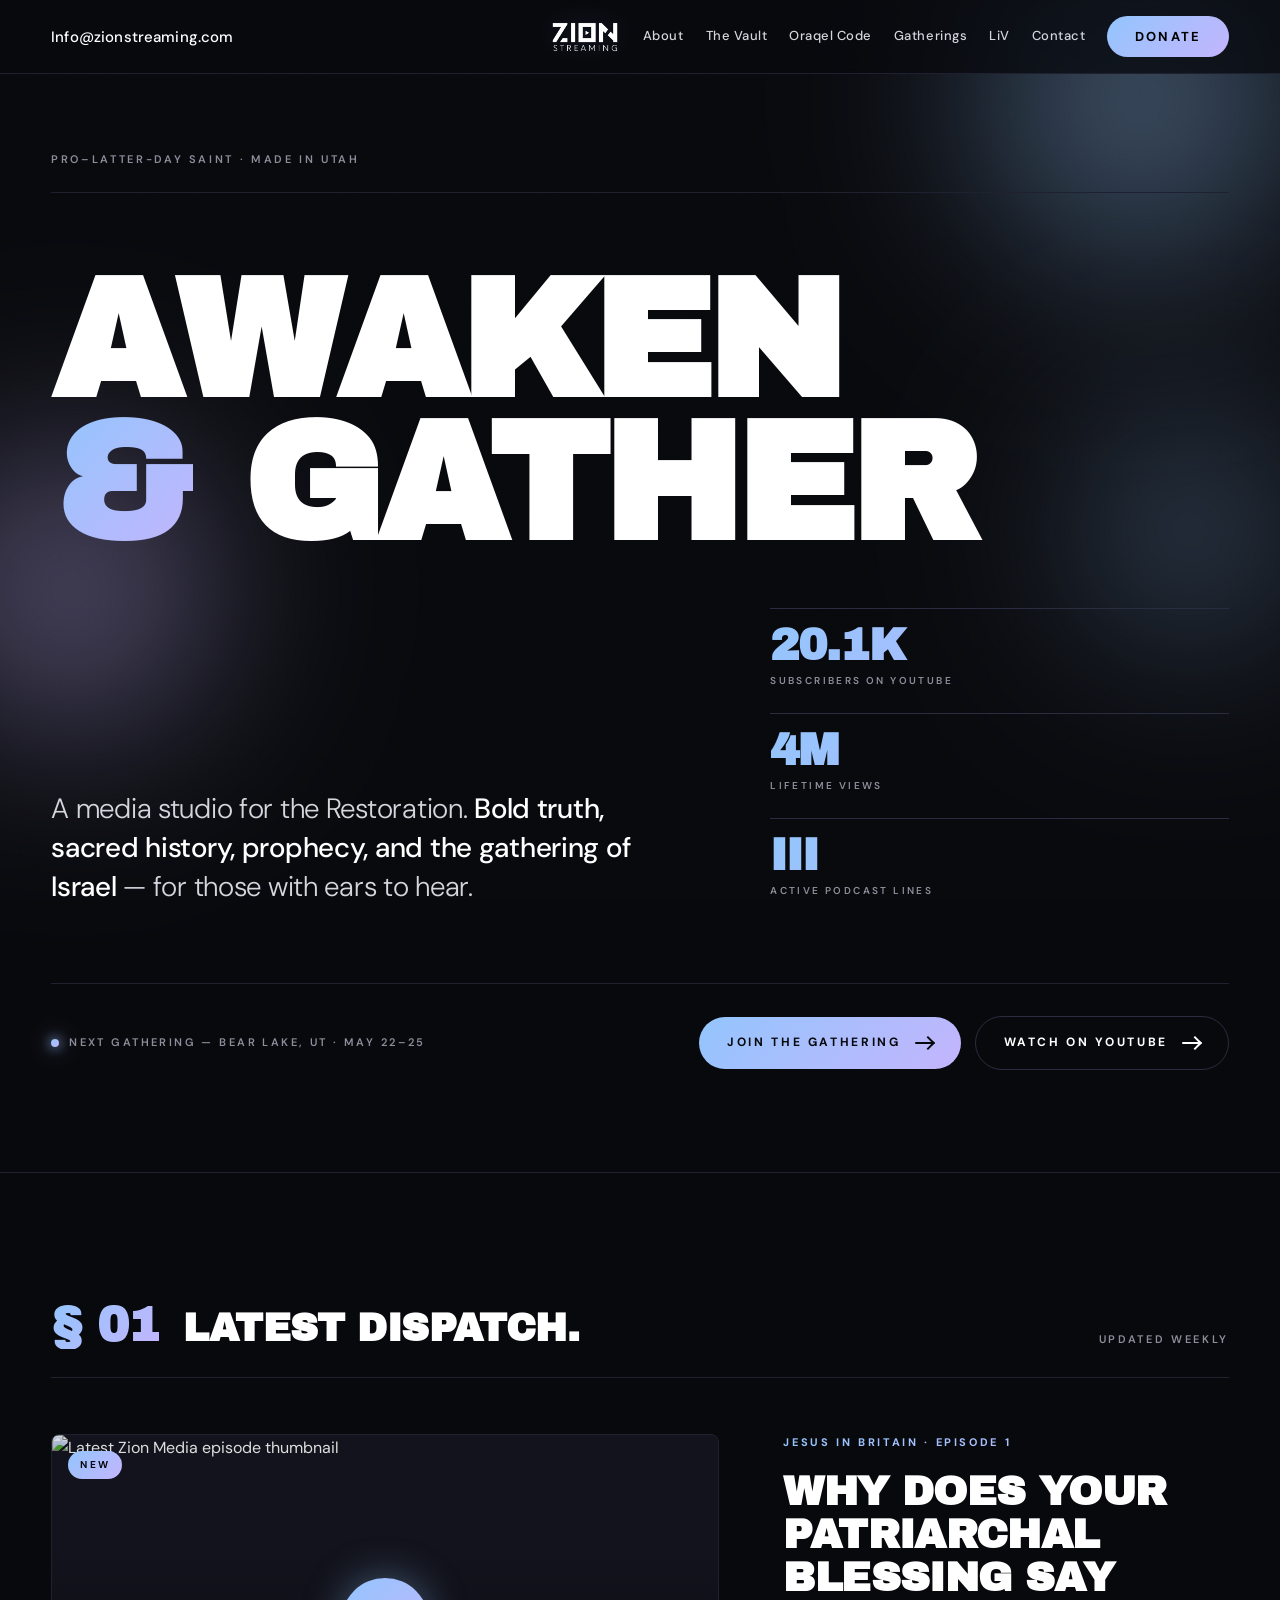
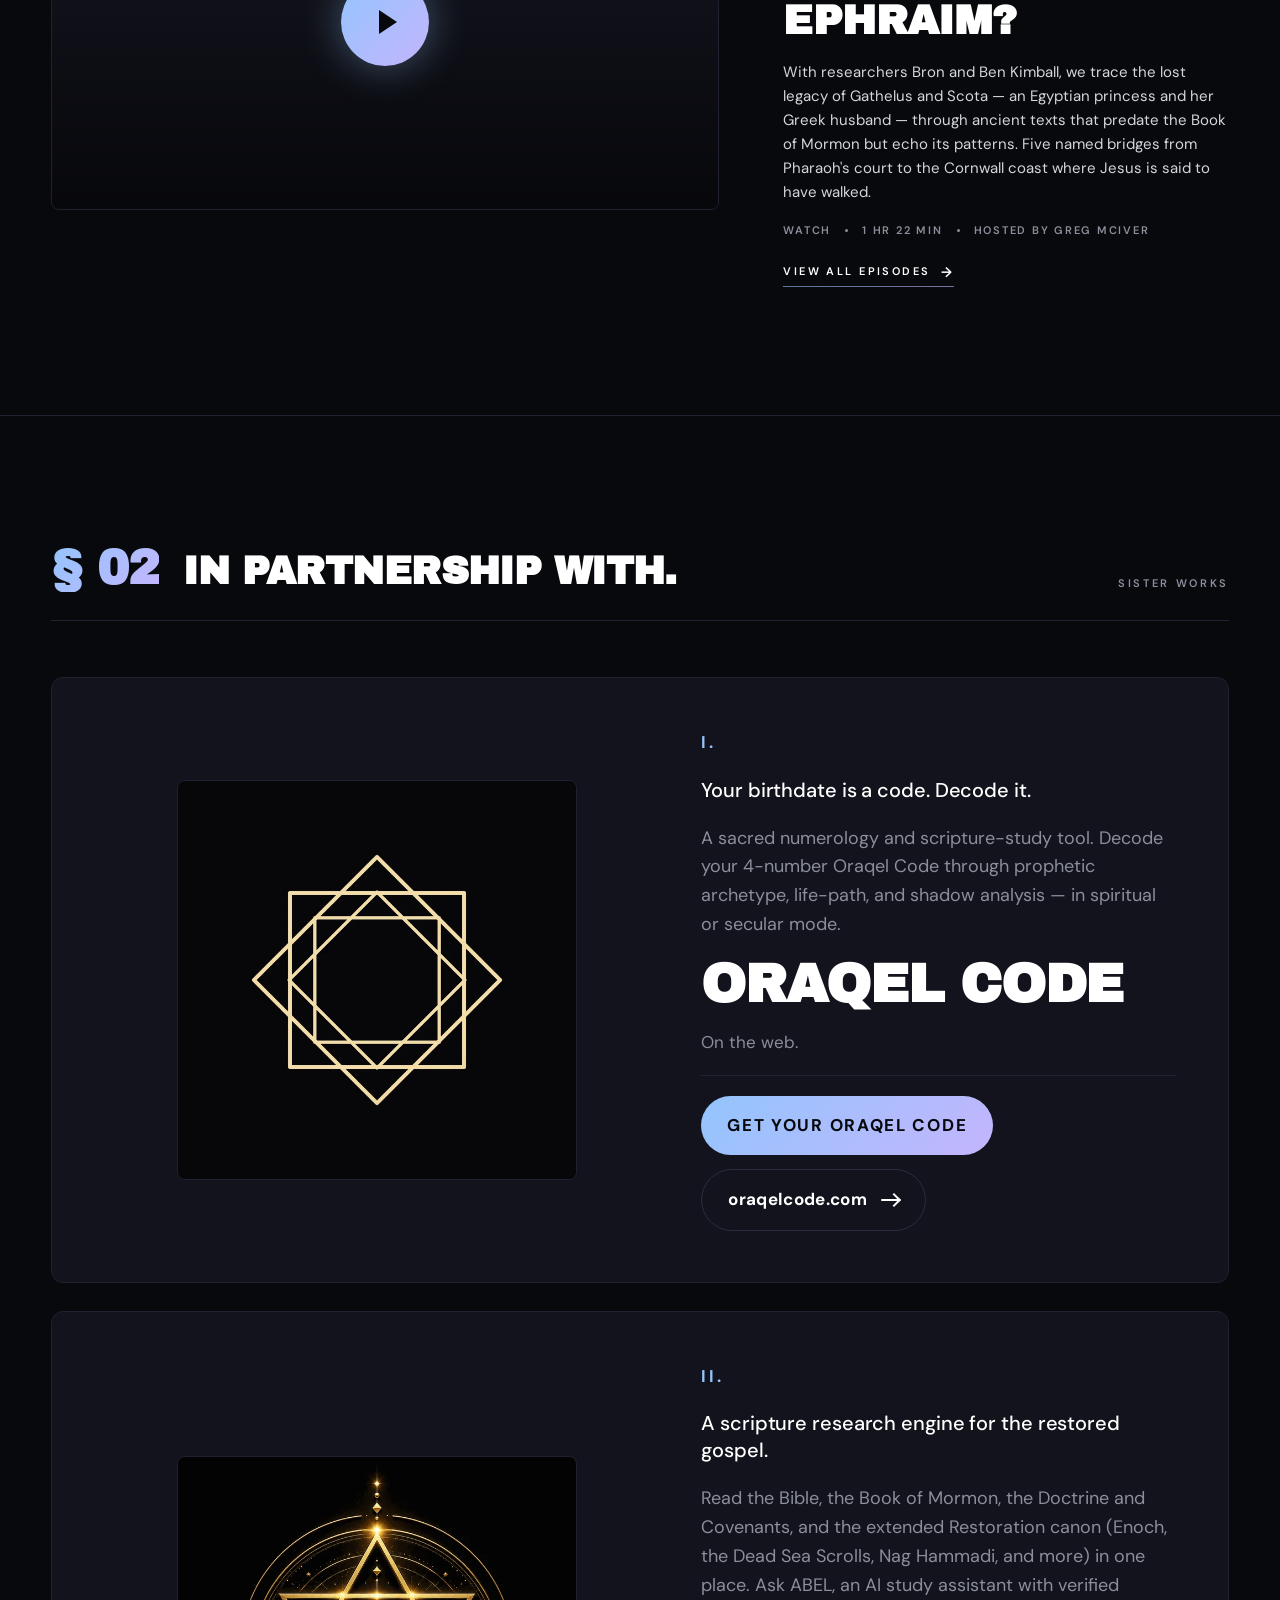
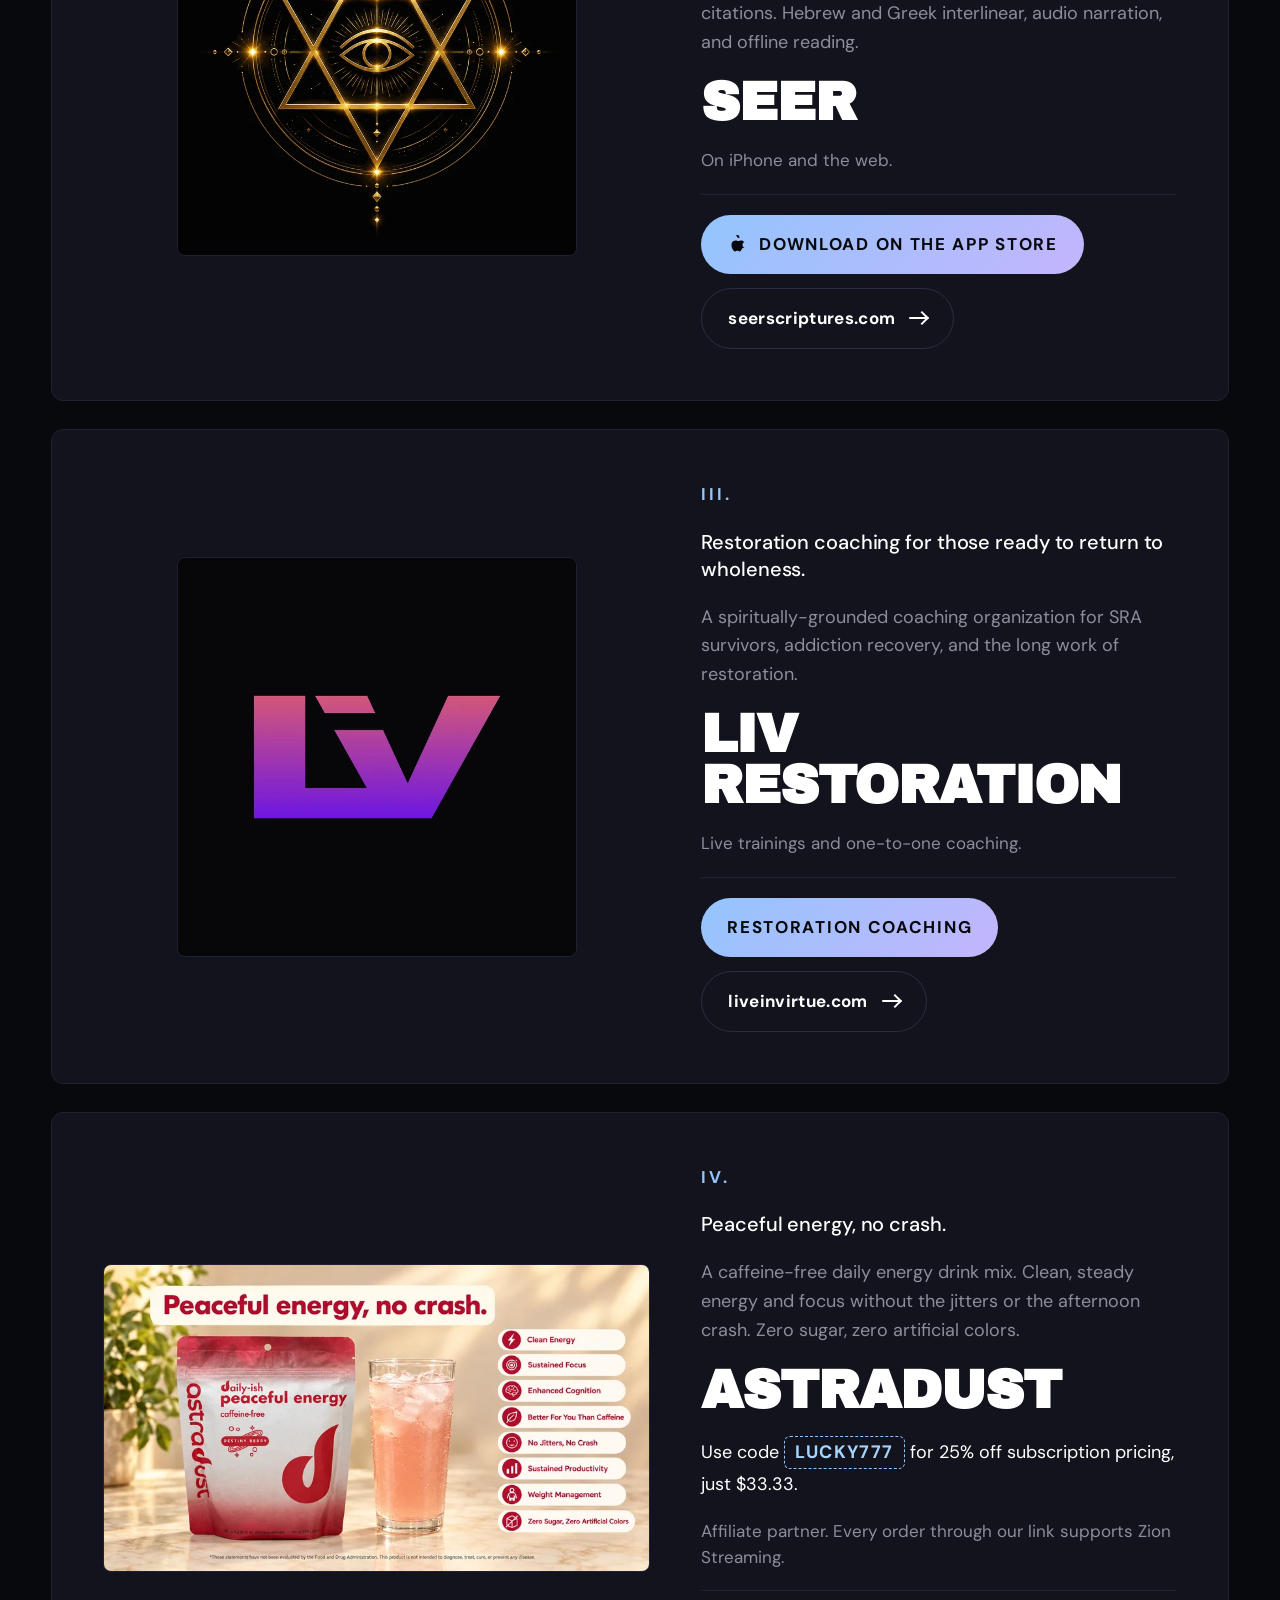
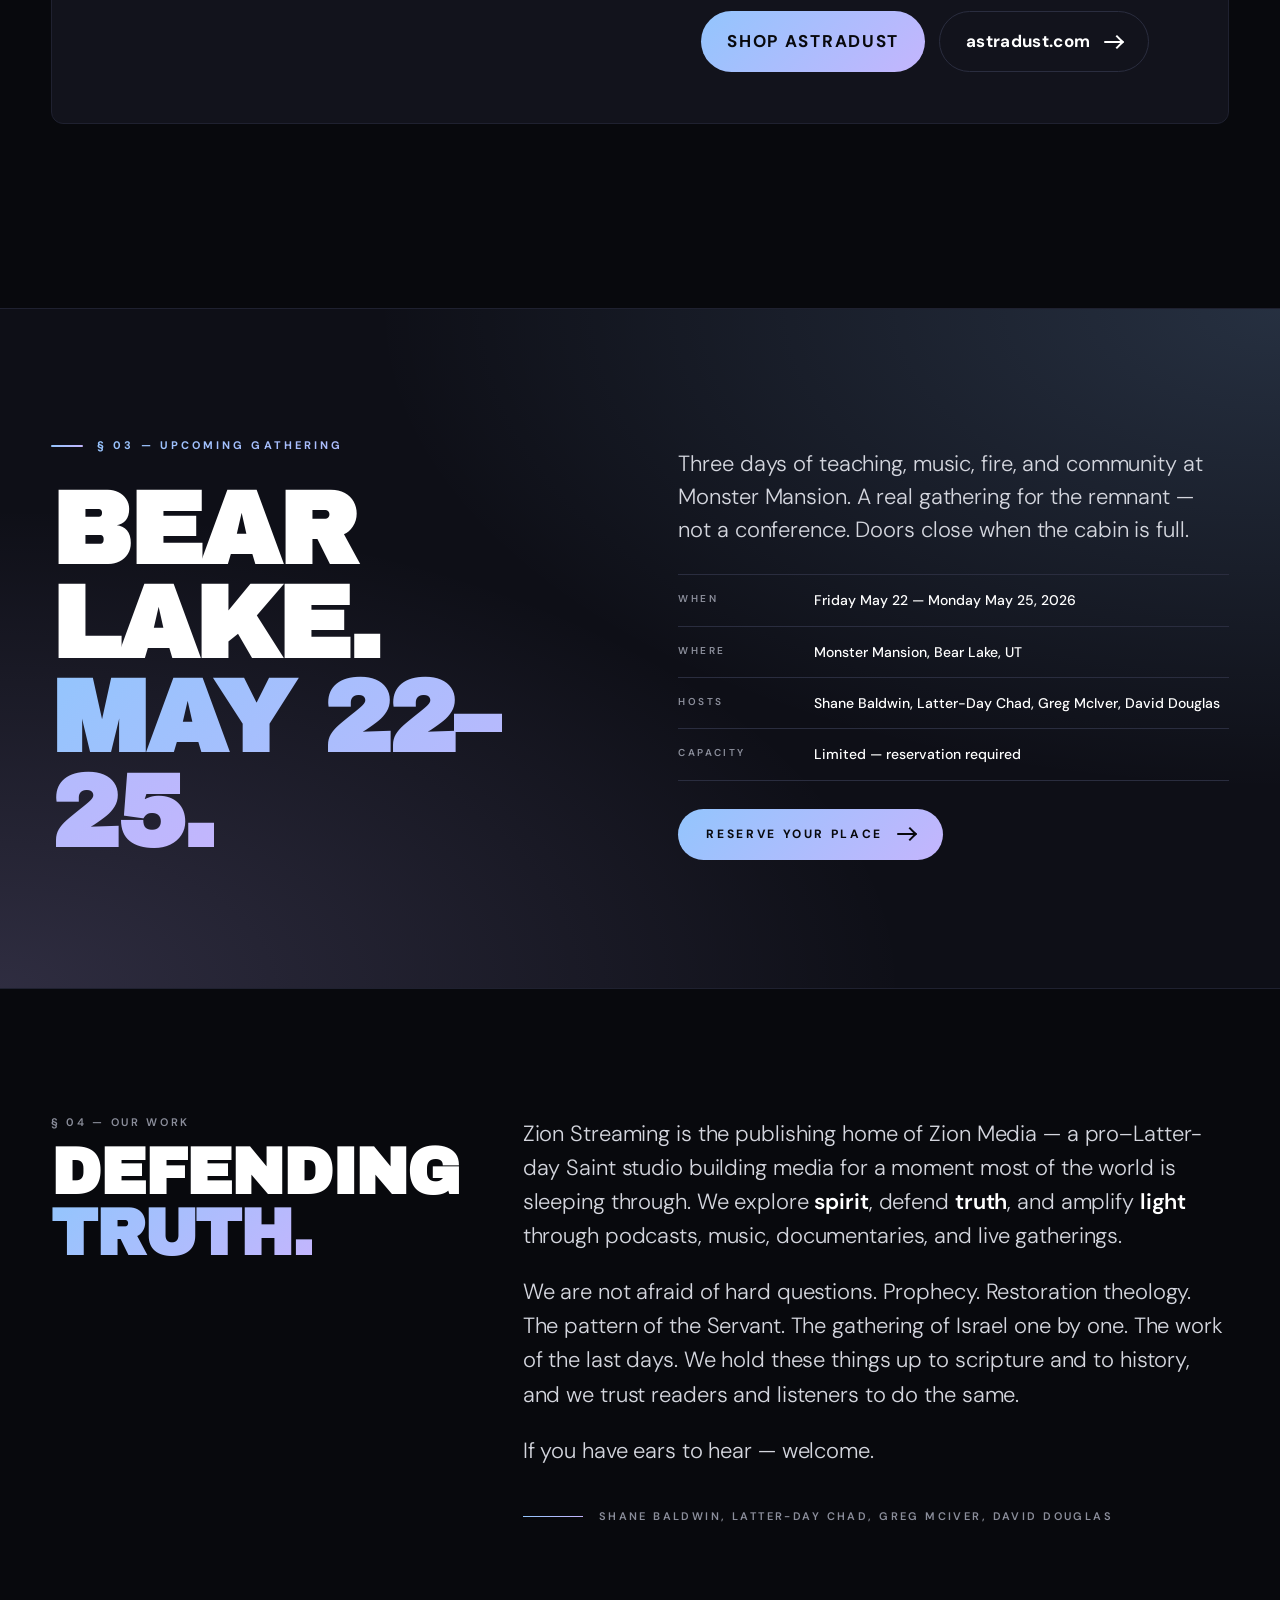
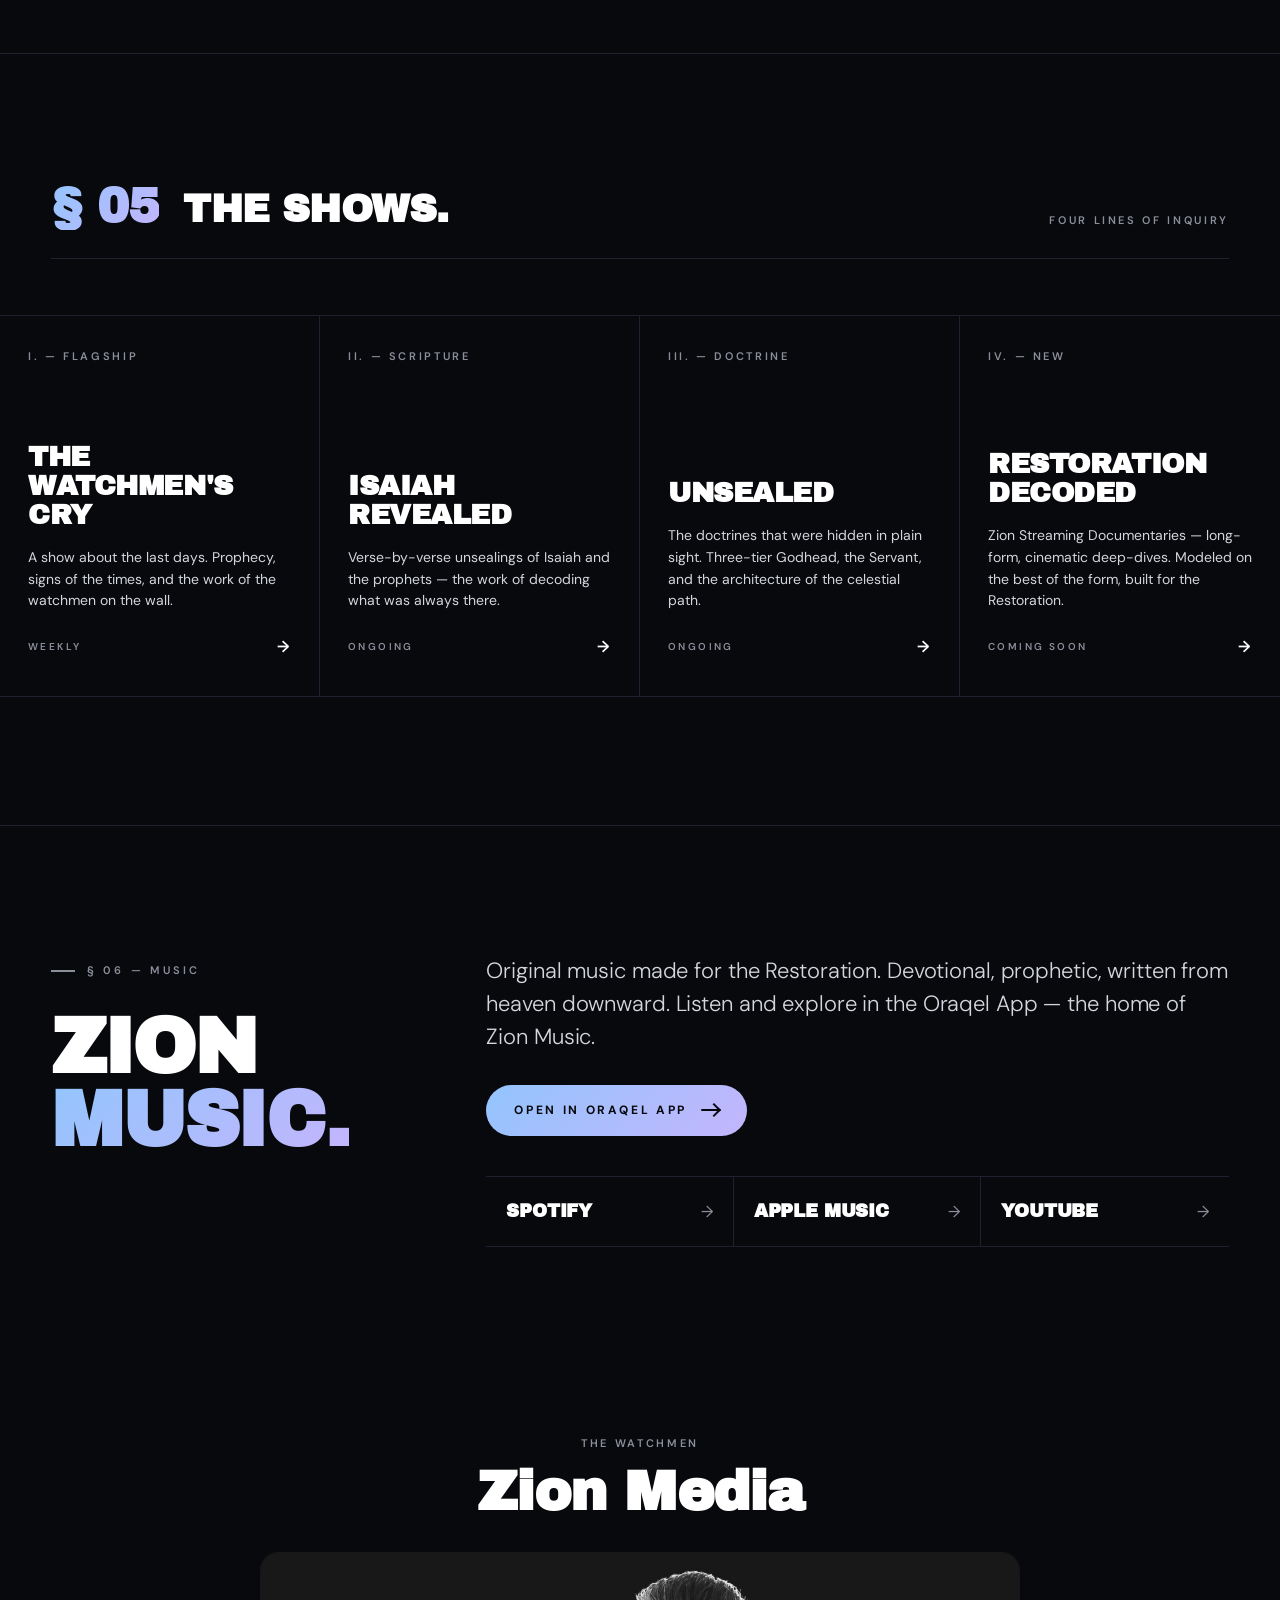
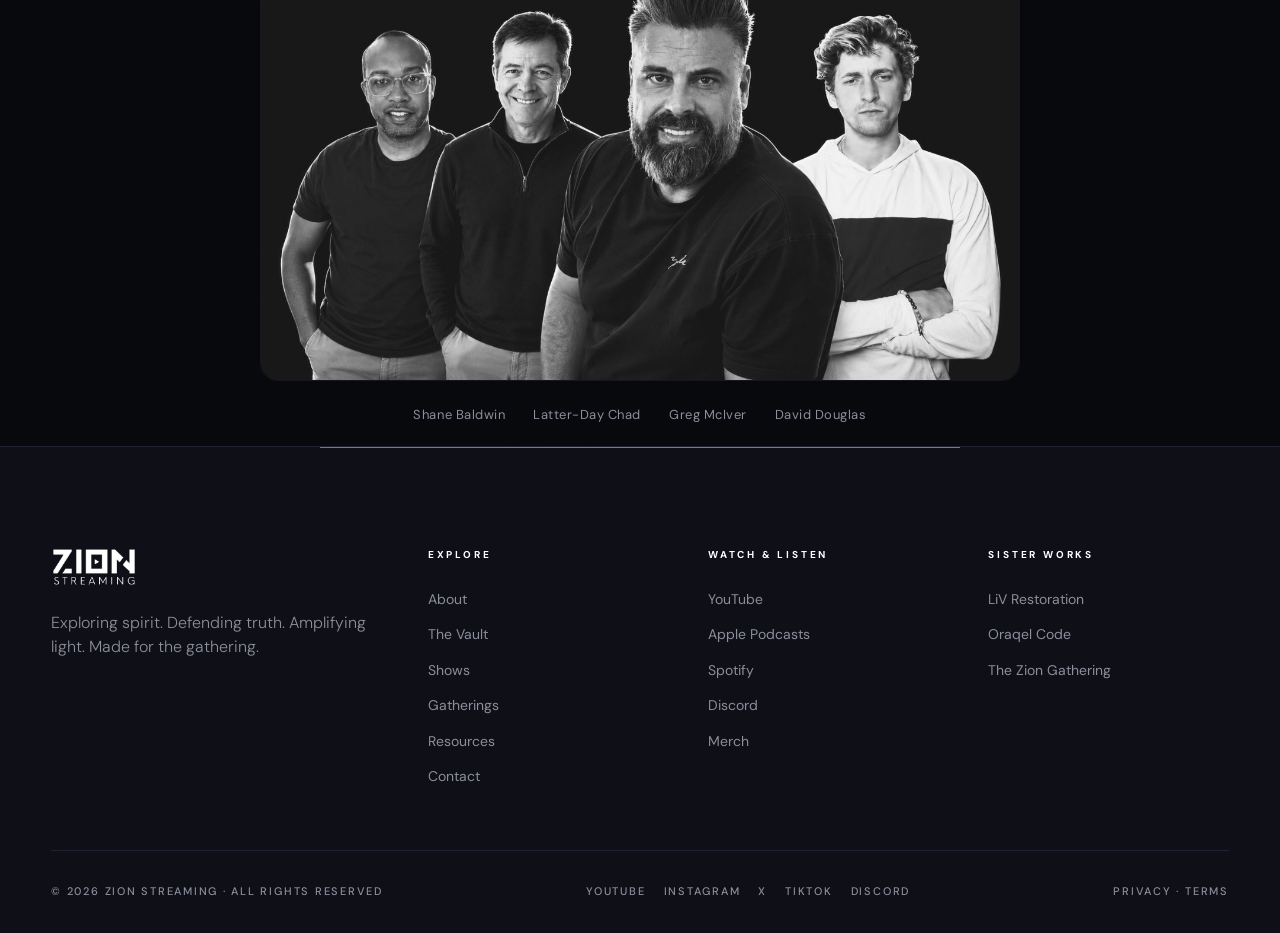
==== index.html @ 655fbb7e "Match LiV and Astradust cards to the logo + button partner layout LiV gets its logo tile with Restor" ====
<!DOCTYPE html>
<html lang="en">
<head>
<meta charset="UTF-8">
<meta name="viewport" content="width=device-width, initial-scale=1">
<title>Zion Streaming — Awaken & Gather</title>
<meta property="og:title" content="Zion Streaming — Awaken & Gather">
<meta property="og:description" content="A media studio for the Restoration. Bold truth. Sacred history. The gathering of Israel.">
<meta name="twitter:title" content="Zion Streaming — Awaken & Gather">
<meta name="twitter:description" content="A media studio for the Restoration. Bold truth. Sacred history. The gathering of Israel.">
<meta property="og:type" content="website">
<meta property="og:url" content="https://www.zionstreaming.com">
<meta property="og:image" content="https://www.zionstreaming.com/images/og-image.png">
<meta property="og:image:width" content="1200">
<meta property="og:image:height" content="630">
<meta property="og:image:alt" content="Zion Streaming — Awaken & Gather">
<meta name="twitter:card" content="summary_large_image">
<meta name="twitter:image" content="https://www.zionstreaming.com/images/og-image.png">
<meta name="description" content="Zion Streaming is a pro–Latter-day Saint media studio dedicated to bold truth, sacred history, prophecy, and the gathering of Israel. Podcasts, music, and live gatherings from Zion Media.">
<link rel="stylesheet" href="/styles.css">
<link rel="icon" type="image/svg+xml" href="/images/favicon.svg">
</head>
<body>

<div class="atmo atmo--1" aria-hidden="true"></div>
<div class="atmo atmo--2" aria-hidden="true"></div>
<div class="atmo atmo--3" aria-hidden="true"></div>
<div class="grain" aria-hidden="true"></div>


<!-- MASTHEAD -->
<header class="masthead">
  <div class="masthead__inner">
    <div class="masthead__left">
      <a href="mailto:Info@zionstreaming.com">Info@zionstreaming.com</a>
    </div>
    <a href="/" class="masthead__logo" aria-label="Zion Streaming home">
      <img src="/images/zion-streaming-logo.png" alt="Zion Streaming">
    </a>
    <div class="masthead__right">
      <nav class="nav" id="nav">
        <a href="/about/">About</a>
        <a href="/vault/">The Vault</a>
        <a href="https://www.oraqelcode.com">Oraqel Code</a>
        <a href="https://www.theziongathering.com">Gatherings</a>
        <a href="https://liveinvirtue.com">LiV</a>
        <a href="/contact/">Contact</a>
        <a href="https://zion-media.mykajabi.com/offers/73d5Sxf2/checkout" class="nav__cta">Donate</a>
      </nav>
      <button class="nav-toggle" aria-expanded="false" aria-controls="nav" onclick="document.getElementById('nav').classList.toggle('open'); this.setAttribute('aria-expanded', document.getElementById('nav').classList.contains('open'));">Menu</button>
    </div>
  </div>
</header>

<!-- HERO -->
<section class="hero">
  <div class="hero__inner">

    <div class="hero__masthead">
      <div class="left">Pro–Latter-day Saint · Made in Utah</div>
    </div>

    <h1 class="hero__headline">
      Awaken<br>
      <span class="amp">&amp;</span> Gather
    </h1>

    <div class="hero__grid">
      <p class="hero__lede">
        A media studio for the Restoration. <em>Bold truth, sacred history, prophecy, and the gathering of Israel</em> — for those with ears to hear.
      </p>

      <div class="hero__meta">
        <div class="stat">
          <div class="stat__num">20.1K</div>
          <div class="stat__label">Subscribers on YouTube</div>
        </div>
        <div class="stat">
          <div class="stat__num">4M<span style="font-size:0.6em;opacity:0.6">+</span></div>
          <div class="stat__label">Lifetime views</div>
        </div>
        <div class="stat">
          <div class="stat__num">III</div>
          <div class="stat__label">Active podcast lines</div>
        </div>
      </div>
    </div>

    <div class="hero__ctas">
      <div class="next-up">
        <span class="dot"></span>
        Next gathering — Bear Lake, UT · May 22–25
      </div>
      <a href="https://www.theziongathering.com/upcoming" class="btn">
        Join the Gathering <span class="arrow"></span>
      </a>
      <a href="https://www.youtube.com/@ZionMedia_" class="btn btn--ghost">
        Watch on YouTube <span class="arrow"></span>
      </a>
    </div>

  </div>
</section>

<!-- LATEST -->
<section class="section">
  <div class="wrap">

    <div class="section-head">
      <div class="section-head__num">§ 01</div>
      <h2 class="section-head__title">Latest dispatch.</h2>
      <div class="section-head__meta">Updated weekly</div>
    </div>

    <div class="featured">
      <div class="featured__visual" data-video-id="UzKVcelkb8I" role="button" tabindex="0" aria-label="Play episode">
        <img src="https://img.youtube.com/vi/UzKVcelkb8I/maxresdefault.jpg" alt="Latest Zion Media episode thumbnail">
        <div class="play">
          <span class="play__btn" aria-hidden="true"></span>
        </div>
        <span class="badge">New</span>
      </div>

      <div class="featured__meta">
        <div class="featured__category">Jesus in Britain · Episode 1</div>
        <h3 class="featured__title">Why does your patriarchal blessing say Ephraim?</h3>
        <p class="featured__desc">
          With researchers Bron and Ben Kimball, we trace the lost legacy of Gathelus and Scota — an Egyptian princess and her Greek husband — through ancient texts that predate the Book of Mormon but echo its patterns. Five named bridges from Pharaoh's court to the Cornwall coast where Jesus is said to have walked.
        </p>
        <div class="featured__row">
          <span>Watch</span>
          <span class="dot"></span>
          <span>1 hr 22 min</span>
          <span class="dot"></span>
          <span>Hosted by Greg McIver</span>
        </div>
        <div>
          <a href="https://www.youtube.com/@ZionMedia_" class="link-arrow">View all episodes</a>
        </div>
      </div>
    </div>

  </div>
</section>

<!-- PARTNERS SPOTLIGHT (Oraqel + SEER + LiV + Astradust) — now § 02 -->
<section class="section section--bordered">
  <div class="wrap">

    <div class="section-head">
      <div class="section-head__num">§ 02</div>
      <h2 class="section-head__title">In partnership with.</h2>
      <div class="section-head__meta">Sister works</div>
    </div>

    <div class="spotlight">

      <article class="spotlight-card spotlight-card--feature spotlight-card--logo">
        <picture class="spotlight-card__media">
          <source type="image/webp" srcset="/images/oraqel-code-logo.webp">
          <img src="/images/oraqel-code-logo.jpg" width="720" height="720" loading="lazy" decoding="async" alt="Oraqel Code logo: two interlocking gold squares forming an eight-pointed star.">
        </picture>
        <div class="spotlight-card__body">
          <div class="spotlight-card__num">i.</div>
          <p class="spotlight-card__tagline">Your birthdate is a code. Decode it.</p>
          <p class="spotlight-card__desc">A sacred numerology and scripture-study tool. Decode your 4-number Oraqel Code through prophetic archetype, life-path, and shadow analysis — in spiritual or secular mode.</p>
          <h3 class="spotlight-card__name">Oraqel Code</h3>
          <p class="spotlight-card__note">On the web.</p>
          <div class="spotlight-card__actions">
            <a href="https://www.oraqelapp.com" class="btn" target="_blank" rel="noopener">
              Get your Oraqel Code
            </a>
            <a href="https://www.oraqelcode.com" class="btn btn--ghost" target="_blank" rel="noopener">
              oraqelcode.com <span class="arrow"></span>
            </a>
          </div>
        </div>
      </article>

      <article class="spotlight-card spotlight-card--feature spotlight-card--logo">
        <picture class="spotlight-card__media">
          <source type="image/webp" srcset="/images/seer-logo.webp">
          <img src="/images/seer-logo.jpg" width="720" height="720" loading="lazy" decoding="async" alt="SEER logo: a gold six-pointed star enclosing an open eye, set in concentric circles.">
        </picture>
        <div class="spotlight-card__body">
          <div class="spotlight-card__num">ii.</div>
          <p class="spotlight-card__tagline">A scripture research engine for the restored gospel.</p>
          <p class="spotlight-card__desc">Read the Bible, the Book of Mormon, the Doctrine and Covenants, and the extended Restoration canon (Enoch, the Dead Sea Scrolls, Nag Hammadi, and more) in one place. Ask ABEL, an AI study assistant with verified citations. Hebrew and Greek interlinear, audio narration, and offline reading.</p>
          <h3 class="spotlight-card__name">SEER</h3>
          <p class="spotlight-card__note">On iPhone and the web.</p>
          <div class="spotlight-card__actions">
            <a href="https://apps.apple.com/us/app/seer-by-oraqel/id6762406884" class="btn" target="_blank" rel="noopener">
              <svg viewBox="0 0 14 17" width="18" height="18" fill="currentColor" aria-hidden="true"><path d="M13.17 12.28c-.28.63-.41.91-.77 1.47-.5.76-1.2 1.71-2.07 1.72-.78.01-1-.51-2.07-.51-1.07 0-1.32.52-2.1.51-.87-.01-1.54-.87-2.04-1.63C2.53 11.5 2.3 8.5 3.4 6.93c.77-1.1 2-1.76 3.13-1.76 1.12 0 1.82.52 2.75.52.9 0 1.45-.52 2.74-.52 1 0 2.06.55 2.82 1.49-2.48 1.36-2.08 4.9.33 5.62ZM9.54.5c.48.62.84 1.48.69 2.35-.78.05-1.69-.43-2.21-1.06-.47-.56-.87-1.43-.73-2.28.84-.05 1.73.44 2.25 1Z"/></svg>
              Download on the App Store
            </a>
            <a href="https://seerscriptures.com" class="btn btn--ghost" target="_blank" rel="noopener">
              seerscriptures.com <span class="arrow"></span>
            </a>
          </div>
        </div>
      </article>

      <article class="spotlight-card spotlight-card--feature spotlight-card--logo">
        <picture class="spotlight-card__media">
          <source type="image/webp" srcset="/images/liv-restoration-logo.webp">
          <img src="/images/liv-restoration-logo.jpg" width="720" height="720" loading="lazy" decoding="async" alt="LiV Restoration logo: the letters L and V in a pink-to-violet gradient.">
        </picture>
        <div class="spotlight-card__body">
          <div class="spotlight-card__num">iii.</div>
          <p class="spotlight-card__tagline">Restoration coaching for those ready to return to wholeness.</p>
          <p class="spotlight-card__desc">A spiritually-grounded coaching organization for SRA survivors, addiction recovery, and the long work of restoration.</p>
          <h3 class="spotlight-card__name">LiV Restoration</h3>
          <p class="spotlight-card__note">Live trainings and one-to-one coaching.</p>
          <div class="spotlight-card__actions">
            <a href="https://liveinvirtue.com/pages/become-a-restoration-coach" class="btn" target="_blank" rel="noopener">
              Restoration coaching
            </a>
            <a href="https://liveinvirtue.com" class="btn btn--ghost" target="_blank" rel="noopener">
              liveinvirtue.com <span class="arrow"></span>
            </a>
          </div>
        </div>
      </article>

      <article class="spotlight-card spotlight-card--feature">
        <a href="https://www.astradust.com/?ref=JORDANBALES" class="spotlight-card__media" target="_blank" rel="sponsored noopener" tabindex="-1" aria-hidden="true">
          <picture>
            <source type="image/webp" srcset="/images/astradust-peaceful-energy-836.webp 836w, /images/astradust-peaceful-energy.webp 1672w" sizes="(max-width: 900px) 92vw, 760px">
            <img src="/images/astradust-peaceful-energy.jpg" width="1672" height="941" loading="lazy" decoding="async" alt="Astradust Daily-ish Peaceful Energy, Destiny Berry flavor: a caffeine-free drink mix pouch beside an iced glass, with benefits including clean energy, sustained focus, no jitters, no crash, and zero sugar.">
          </picture>
        </a>
        <div class="spotlight-card__body">
          <div class="spotlight-card__num">iv.</div>
          <p class="spotlight-card__tagline">Peaceful energy, no crash.</p>
          <p class="spotlight-card__desc">A caffeine-free daily energy drink mix. Clean, steady energy and focus without the jitters or the afternoon crash. Zero sugar, zero artificial colors.</p>
          <h3 class="spotlight-card__name">Astradust</h3>
          <p class="spotlight-card__code">Use code <strong>LUCKY777</strong> for 25% off subscription pricing, just $33.33.</p>
          <p class="spotlight-card__note">Affiliate partner. Every order through our link supports Zion Streaming.</p>
          <div class="spotlight-card__actions">
            <a href="https://www.astradust.com/?ref=JORDANBALES" class="btn" target="_blank" rel="sponsored noopener">
              Shop Astradust
            </a>
            <a href="https://www.astradust.com/?ref=JORDANBALES" class="btn btn--ghost" target="_blank" rel="sponsored noopener">
              astradust.com <span class="arrow"></span>
            </a>
          </div>
        </div>
      </article>

    </div>

  </div>
</section>

<!-- GATHERING PROMO — now § 03 -->
<section class="gathering">
  <div class="gathering__inner">

    <div>
      <div class="gathering__eyebrow">§ 03 — Upcoming gathering</div>
      <h2 class="gathering__title">
        Bear Lake.<br>
        <em>May 22–25.</em>
      </h2>
    </div>

    <div class="gathering__detail">
      <p class="gathering__copy">
        Three days of teaching, music, fire, and community at Monster Mansion. A real gathering for the remnant — not a conference. Doors close when the cabin is full.
      </p>

      <dl class="gathering__rows">
        <div class="gathering__row"><dt>When</dt><dd>Friday May 22 — Monday May 25, 2026</dd></div>
        <div class="gathering__row"><dt>Where</dt><dd>Monster Mansion, Bear Lake, UT</dd></div>
        <div class="gathering__row"><dt>Hosts</dt><dd>Shane Baldwin, Latter-Day Chad, Greg McIver, David Douglas</dd></div>
        <div class="gathering__row"><dt>Capacity</dt><dd>Limited — reservation required</dd></div>
      </dl>

      <a href="https://www.theziongathering.com/upcoming" class="btn">
        Reserve your place <span class="arrow"></span>
      </a>
    </div>

  </div>
</section>

<!-- MANIFESTO — now § 04 -->
<section class="section">
  <div class="wrap">

    <div class="manifesto">
      <div class="manifesto__label">
        <span class="pt">§ 04 — Our work</span>
        Defending<br><span class="grad-text">truth.</span>
      </div>

      <div class="manifesto__body">
        <p>
          Zion Streaming is the publishing home of Zion Media — a pro–Latter-day Saint studio building media for a moment most of the world is sleeping through. We explore <strong>spirit</strong>, defend <strong>truth</strong>, and amplify <strong>light</strong> through podcasts, music, documentaries, and live gatherings.
        </p>
        <p>
          We are not afraid of hard questions. Prophecy. Restoration theology. The pattern of the Servant. The gathering of Israel one by one. The work of the last days. We hold these things up to scripture and to history, and we trust readers and listeners to do the same.
        </p>
        <p>
          If you have ears to hear — welcome.
        </p>

        <div class="manifesto__sig">
          <span class="line"></span>
          <span>Shane Baldwin, Latter-Day Chad, Greg McIver, David Douglas</span>
        </div>
      </div>
    </div>

  </div>
</section>

<!-- SHOWS — now § 05 -->
<section class="section section--bordered">
  <div class="wrap">

    <div class="section-head">
      <div class="section-head__num">§ 05</div>
      <h2 class="section-head__title">The Shows.</h2>
      <div class="section-head__meta">Four lines of inquiry</div>
    </div>

  </div>

  <div class="shows">

    <a href="/shows/#watchmens-cry" class="show-card">
      <div class="show-card__num">i. — Flagship</div>
      <h3 class="show-card__title">The Watchmen's Cry</h3>
      <p class="show-card__desc">A show about the last days. Prophecy, signs of the times, and the work of the watchmen on the wall.</p>
      <div class="show-card__meta"><span>Weekly</span><span class="arrow">→</span></div>
    </a>

    <a href="/shows/#isaiah-revealed" class="show-card">
      <div class="show-card__num">ii. — Scripture</div>
      <h3 class="show-card__title">Isaiah Revealed</h3>
      <p class="show-card__desc">Verse-by-verse unsealings of Isaiah and the prophets — the work of decoding what was always there.</p>
      <div class="show-card__meta"><span>Ongoing</span><span class="arrow">→</span></div>
    </a>

    <a href="/shows/#unsealed" class="show-card">
      <div class="show-card__num">iii. — Doctrine</div>
      <h3 class="show-card__title">Unsealed</h3>
      <p class="show-card__desc">The doctrines that were hidden in plain sight. Three-tier Godhead, the Servant, and the architecture of the celestial path.</p>
      <div class="show-card__meta"><span>Ongoing</span><span class="arrow">→</span></div>
    </a>

    <a href="/shows/#documentaries" class="show-card">
      <div class="show-card__num">iv. — New</div>
      <h3 class="show-card__title">Restoration Decoded</h3>
      <p class="show-card__desc">Zion Streaming Documentaries — long-form, cinematic deep-dives. Modeled on the best of the form, built for the Restoration.</p>
      <div class="show-card__meta"><span>Coming soon</span><span class="arrow">→</span></div>
    </a>

  </div>
</section>

<!-- MUSIC -->
<section class="section section--bordered">
  <div class="wrap">

    <div class="music">

      <div>
        <div class="eyebrow eyebrow--muted mb-32">§ 06 — Music</div>
        <h2 class="music__title">Zion <em>Music.</em></h2>
      </div>

      <div>
        <p class="music__body">
          Original music made for the Restoration. Devotional, prophetic, written from heaven downward. Listen and explore in the Oraqel App — the home of Zion Music.
        </p>

        <a href="https://www.oraqelapp.com/zion-music?beta=zion-music" class="btn">
          Open in Oraqel App <span class="arrow"></span>
        </a>

        <div class="music__platforms" style="margin-top:40px">
          <a href="https://open.spotify.com/artist/1eCx4Xf4Cppxl6OvbZQ4uO" class="music__platform">
            <span class="name">Spotify</span>
            <span class="arrow">→</span>
          </a>
          <a href="https://music.apple.com/us/artist/zion-bros/1807311167" class="music__platform">
            <span class="name">Apple Music</span>
            <span class="arrow">→</span>
          </a>
          <a href="https://www.youtube.com/@zionmediamusic" class="music__platform">
            <span class="name">YouTube</span>
            <span class="arrow">→</span>
          </a>
        </div>
      </div>

    </div>

  </div>
</section>

<!-- FOOTER -->
<!-- THE WATCHMEN -->
<section class="watchmen">
  <div class="container">
    <p class="watchmen__label">The Watchmen</p>
    <h2 class="watchmen__title">Zion Media</h2>
    <img src="/images/team-photo.png" alt="The Zion Streaming hosts" class="watchmen__photo">
    <div class="watchmen__names">
      <span>Shane Baldwin</span>
      <span>Latter-Day Chad</span>
      <span>Greg McIver</span>
      <span>David Douglas</span>
    </div>
  </div>
</section>

<footer class="footer">
  <div class="footer__inner">

    <div class="footer__top">
      <div class="footer__brand">
        <div class="mark"><img src="/images/zion-streaming-logo.png" alt="Zion Streaming"></div>
        <p>Exploring spirit. Defending truth. Amplifying light. Made for the gathering.</p>
      </div>

      <div class="footer__col">
        <h6>Explore</h6>
        <ul>
          <li><a href="/about/">About</a></li>
          <li><a href="/vault/">The Vault</a></li>
          <li><a href="/shows/">Shows</a></li>
          <li><a href="https://www.theziongathering.com">Gatherings</a></li>
          <li><a href="/resources/">Resources</a></li>
          <li><a href="/contact/">Contact</a></li>
        </ul>
      </div>

      <div class="footer__col">
        <h6>Watch &amp; listen</h6>
        <ul>
          <li><a href="https://www.youtube.com/@ZionMedia_">YouTube</a></li>
          <li><a href="https://podcasts.apple.com/us/podcast/zion-media/id1817265894">Apple Podcasts</a></li>
          <li><a href="https://open.spotify.com/show/1yGg83HdSmHNABPeVVvT4j">Spotify</a></li>
          <li><a href="https://discord.com/invite/e9yVQjNVRW">Discord</a></li>
          <li><a href="https://zionstreaming.printify.me/">Merch</a></li>
        </ul>
      </div>

      <div class="footer__col">
        <h6>Sister works</h6>
        <ul>
          <li><a href="https://liveinvirtue.com">LiV Restoration</a></li>
          <li><a href="https://www.oraqelcode.com">Oraqel Code</a></li>
          <li><a href="https://www.theziongathering.com">The Zion Gathering</a></li>
        </ul>
      </div>
    </div>

    <div class="footer__bottom">
      <div>© 2026 Zion Streaming · All rights reserved</div>
      <div class="footer__social">
        <a href="https://www.youtube.com/@ZionMedia_" aria-label="YouTube">YouTube</a>
        <a href="https://www.instagram.com/zionstreaming/" aria-label="Instagram">Instagram</a>
        <a href="https://x.com/zionstreaming" aria-label="X / Twitter">X</a>
        <a href="https://www.tiktok.com/@zionstreaming" aria-label="TikTok">TikTok</a>
        <a href="https://discord.com/invite/e9yVQjNVRW" aria-label="Discord">Discord</a>
      </div>
      <div>
        <a href="/privacy-policy.html">Privacy</a> · <a href="/terms-conditions.html">Terms</a>
      </div>
    </div>

  </div>
</footer>

<script>
  // Scroll reveal
  const io = new IntersectionObserver((entries) => {
    entries.forEach(e => { if (e.isIntersecting) { e.target.classList.add('in'); io.unobserve(e.target); } });
  }, { threshold: 0.12, rootMargin: '0px 0px -60px 0px' });
  document.querySelectorAll('.reveal').forEach(el => io.observe(el));
</script>

<script>
  // Latest dispatch: click thumbnail → swap to embedded YouTube player (lazy load)
  document.querySelectorAll('.featured__visual[data-video-id]').forEach(el => {
    const play = () => {
      const id = el.dataset.videoId;
      el.innerHTML = '<iframe src="https://www.youtube.com/embed/' + id + '?autoplay=1&rel=0&modestbranding=1" frameborder="0" allow="autoplay; encrypted-media; picture-in-picture; fullscreen" allowfullscreen></iframe>';
      el.classList.add('featured__visual--playing');
      el.style.cursor = 'default';
    };
    el.style.cursor = 'pointer';
    el.addEventListener('click', play);
    el.addEventListener('keydown', e => {
      if (e.key === 'Enter' || e.key === ' ') { e.preventDefault(); play(); }
    });
  });
</script>

</body>
</html>
---- styles.css ----
/* ============================================================
   ZION STREAMING — Bold · Dark · Modern
   Black primary, white text, light blue + purple gradient accents.
   ============================================================ */

@import url('https://fonts.googleapis.com/css2?family=Archivo+Black&family=Archivo:wght@400;500;600;700;800;900&family=DM+Sans:opsz,wght@9..40,300;9..40,400;9..40,500;9..40,600;9..40,700&display=swap');

:root {
  /* Color — dark theme */
  --bg:           #08090d;
  --bg-soft:      #0e0f17;
  --bg-card:      #12131c;
  --bg-elevated:  #181a25;

  --text:         #ffffff;
  --text-soft:    #d4d6de;
  --text-mute:    #8b8e9b;
  --text-faint:   #5a5d6a;

  --border:       #1f2130;
  --border-soft:  #15161f;
  --border-bright: #2a2d3f;

  /* Gradient accents — light blue + light purple */
  --blue:         #93c5fd;
  --blue-bright:  #a5d4ff;
  --purple:       #c4b5fd;
  --purple-bright: #d4c5ff;

  --grad:         linear-gradient(135deg, var(--blue) 0%, var(--purple) 100%);
  --grad-soft:    linear-gradient(135deg, rgba(147, 197, 253, 0.18) 0%, rgba(196, 181, 253, 0.18) 100%);
  --grad-glow:    radial-gradient(circle at 50% 50%, rgba(147, 197, 253, 0.35) 0%, rgba(196, 181, 253, 0.18) 40%, transparent 75%);

  /* Type */
  --display:      'Archivo Black', 'Impact', 'Arial Black', sans-serif;
  --display-alt:  'Archivo', 'Helvetica Neue', sans-serif;
  --body:         'DM Sans', -apple-system, BlinkMacSystemFont, 'Helvetica Neue', Arial, sans-serif;

  /* Layout */
  --max:          1400px;
  --reading:      720px;
  --gutter:       clamp(20px, 4vw, 56px);
  --section-y:    clamp(80px, 10vw, 160px);

  /* Borders */
  --rule:         1px solid var(--border);
  --rule-soft:    1px solid var(--border-soft);
  --rule-bright:  1px solid var(--border-bright);
}

* { box-sizing: border-box; margin: 0; padding: 0; }

html { scroll-behavior: smooth; -webkit-text-size-adjust: 100%; }

body {
  font-family: var(--body);
  font-size: 16px;
  line-height: 1.6;
  color: var(--text);
  background: var(--bg);
  -webkit-font-smoothing: antialiased;
  -moz-osx-font-smoothing: grayscale;
  overflow-x: hidden;
}

::selection { background: var(--purple); color: var(--bg); }

img, svg, video { display: block; max-width: 100%; height: auto; }

a { color: inherit; text-decoration: none; }

button { font-family: inherit; cursor: pointer; border: 0; background: none; color: inherit; }

/* ============================================================
   ATMOSPHERIC GRADIENTS (background washes)
   ============================================================ */

.atmo {
  position: fixed;
  pointer-events: none;
  z-index: 0;
  filter: blur(80px);
  opacity: 0.5;
  border-radius: 50%;
  mix-blend-mode: screen;
}

.atmo--1 {
  width: 520px;
  height: 520px;
  background: radial-gradient(circle, var(--blue) 0%, transparent 65%);
  top: -160px;
  right: -120px;
}

.atmo--2 {
  width: 460px;
  height: 460px;
  background: radial-gradient(circle, var(--purple) 0%, transparent 65%);
  top: 40vh;
  left: -160px;
}

.atmo--3 {
  width: 380px;
  height: 380px;
  background: radial-gradient(circle, var(--blue) 0%, transparent 65%);
  bottom: 20vh;
  right: -100px;
  opacity: 0.35;
}

@media (max-width: 700px) {
  .atmo--1 { width: 320px; height: 320px; }
  .atmo--2 { width: 280px; height: 280px; }
  .atmo--3 { width: 260px; height: 260px; }
}

/* Grain texture overlay */
.grain {
  position: fixed;
  inset: 0;
  pointer-events: none;
  z-index: 1;
  opacity: 0.04;
  background-image: url("data:image/svg+xml;utf8,<svg xmlns='http://www.w3.org/2000/svg' width='200' height='200'><filter id='n'><feTurbulence baseFrequency='0.9' numOctaves='2'/><feColorMatrix values='0 0 0 0 1 0 0 0 0 1 0 0 0 0 1 0 0 0 1 0'/></filter><rect width='200' height='200' filter='url(%23n)'/></svg>");
  mix-blend-mode: overlay;
}

/* Site content sits above the atmosphere */
.masthead, .hero, .section, .gathering, .footer, .pagehead { position: relative; z-index: 2; }

/* ============================================================
   TYPOGRAPHY
   ============================================================ */

.display-xl {
  font-family: var(--display);
  font-weight: 900;
  font-size: clamp(72px, 14vw, 220px);
  line-height: 0.88;
  letter-spacing: -0.025em;
  text-transform: uppercase;
}

.display-lg {
  font-family: var(--display);
  font-weight: 900;
  font-size: clamp(48px, 8vw, 112px);
  line-height: 0.92;
  letter-spacing: -0.02em;
  text-transform: uppercase;
}

.display-md {
  font-family: var(--display);
  font-weight: 900;
  font-size: clamp(36px, 5vw, 64px);
  line-height: 0.98;
  letter-spacing: -0.015em;
  text-transform: uppercase;
}

.display-sm {
  font-family: var(--display);
  font-weight: 900;
  font-size: clamp(24px, 3vw, 36px);
  line-height: 1.05;
  letter-spacing: -0.01em;
  text-transform: uppercase;
}

.lede {
  font-family: var(--body);
  font-weight: 300;
  font-size: clamp(18px, 1.8vw, 22px);
  line-height: 1.55;
  color: var(--text-soft);
  letter-spacing: -0.005em;
}

.eyebrow {
  font-family: var(--body);
  font-size: 11px;
  font-weight: 600;
  letter-spacing: 0.28em;
  text-transform: uppercase;
  display: inline-flex;
  align-items: center;
  gap: 12px;
  color: var(--text);
}

.eyebrow--grad {
  background: var(--grad);
  -webkit-background-clip: text;
  background-clip: text;
  color: transparent;
  -webkit-text-fill-color: transparent;
}

.eyebrow--muted { color: var(--text-mute); }

.eyebrow::before {
  content: '';
  display: inline-block;
  width: 24px;
  height: 2px;
  background: currentColor;
}

.eyebrow.no-rule::before { display: none; }

.body-lg { font-size: 18px; line-height: 1.65; color: var(--text-soft); }
.body-md { font-size: 16px; line-height: 1.65; color: var(--text-soft); }
.body-sm { font-size: 14px; line-height: 1.55; color: var(--text-mute); }

.caption {
  font-size: 11px;
  letter-spacing: 0.16em;
  text-transform: uppercase;
  color: var(--text-mute);
  font-weight: 600;
}

.grad-text {
  background: var(--grad);
  -webkit-background-clip: text;
  background-clip: text;
  color: transparent;
  -webkit-text-fill-color: transparent;
}

/* ============================================================
   MASTHEAD / NAVIGATION
   ============================================================ */

.masthead {
  border-bottom: var(--rule);
  background: rgba(8, 9, 13, 0.78);
  backdrop-filter: blur(20px) saturate(140%);
  -webkit-backdrop-filter: blur(20px) saturate(140%);
  position: sticky;
  top: 0;
  z-index: 100;
}

.masthead__inner {
  max-width: var(--max);
  margin: 0 auto;
  padding: 16px var(--gutter);
  display: grid;
  grid-template-columns: 1fr auto 1fr;
  align-items: center;
  gap: 24px;
}

.masthead__left {
  display: flex;
  align-items: center;
  gap: 16px;
  font-size: 15px;
  letter-spacing: 0.01em;
  text-transform: none;
  color: var(--text);
  font-weight: 500;
}

.masthead__left a { transition: color 0.2s ease; }
.masthead__left a:hover { color: var(--blue); }

.masthead__left .pill {
  border: 1px solid var(--border-bright);
  padding: 5px 12px;
  border-radius: 100px;
  background: var(--bg-elevated);
}

.masthead__logo {
  display: flex;
  align-items: center;
  gap: 12px;
  white-space: nowrap;
}

.masthead__logo img {
  height: 32px;
  width: auto;
  filter: drop-shadow(0 0 12px rgba(147, 197, 253, 0.15));
}

@media (max-width: 600px) {
  .masthead__logo img { height: 26px; }
}

.masthead__right {
  display: flex;
  justify-content: flex-end;
  align-items: center;
  gap: 28px;
}

.nav {
  display: flex;
  gap: 22px;
  align-items: center;
  font-size: 13px;
  font-weight: 500;
  letter-spacing: 0.04em;
  white-space: nowrap;
}

.nav a {
  position: relative;
  padding: 6px 0;
  color: var(--text-soft);
  transition: color 0.2s ease;
}

.nav a:hover { color: var(--text); }

.nav a.active { color: var(--text); }

.nav a.active::after {
  content: '';
  position: absolute;
  left: 0; right: 0;
  bottom: -2px;
  height: 2px;
  background: var(--grad);
  border-radius: 2px;
}

.nav a.nav__cta {
  background: var(--grad);
  color: #000;
  padding: 14px 28px;
  font-size: 13px;
  letter-spacing: 0.16em;
  text-transform: uppercase;
  font-weight: 700;
  border-radius: 100px;
  line-height: 1;
  display: inline-flex;
  align-items: center;
  transition: transform 0.25s ease, box-shadow 0.25s ease;
}

.nav a.nav__cta:hover {
  transform: translateY(-1px);
  box-shadow: 0 8px 24px rgba(147, 197, 253, 0.3);
  color: #000;
}

.nav-toggle {
  display: none;
  font-size: 11px;
  letter-spacing: 0.22em;
  text-transform: uppercase;
  font-weight: 600;
  padding: 8px 4px;
  color: var(--text);
}

@media (max-width: 900px) {
  .masthead__inner { grid-template-columns: auto 1fr auto; }
  .masthead__left { display: none; }
  .nav { display: none; }
  .nav-toggle { display: block; }
  .nav.open {
    display: flex;
    position: absolute;
    top: 100%;
    left: 0; right: 0;
    background: var(--bg-soft);
    border-bottom: var(--rule);
    flex-direction: column;
    align-items: stretch;
    gap: 0;
    padding: 12px var(--gutter) 24px;
  }
  .nav.open a {
    padding: 16px 0;
    border-bottom: var(--rule-soft);
    font-family: var(--display);
    font-size: 22px;
    text-transform: uppercase;
  }
  .nav.open a:last-child { border: 0; }
  .nav.open .nav__cta {
    font-family: var(--body);
    font-size: 11px;
    margin-top: 16px;
    text-align: center;
  }
}

/* ============================================================
   LAYOUT PRIMITIVES
   ============================================================ */

.wrap { max-width: var(--max); margin: 0 auto; padding: 0 var(--gutter); }

.section { padding: var(--section-y) 0; position: relative; }
.section--bordered { border-top: var(--rule); }

.rule { border: 0; border-top: var(--rule); margin: 0; }

.section-head {
  display: flex;
  align-items: baseline;
  justify-content: space-between;
  gap: 24px;
  padding-bottom: 28px;
  margin-bottom: 56px;
  border-bottom: var(--rule);
  flex-wrap: wrap;
}

.section-head__num {
  font-family: var(--display);
  font-size: clamp(32px, 4vw, 48px);
  font-weight: 900;
  line-height: 1;
  letter-spacing: -0.02em;
  background: var(--grad);
  -webkit-background-clip: text;
  background-clip: text;
  color: transparent;
  -webkit-text-fill-color: transparent;
}

.section-head__title {
  font-family: var(--display);
  font-size: clamp(28px, 3vw, 44px);
  font-weight: 900;
  line-height: 1.02;
  letter-spacing: -0.015em;
  text-transform: uppercase;
  flex: 1;
  min-width: 240px;
}

.section-head__meta {
  font-size: 11px;
  letter-spacing: 0.24em;
  text-transform: uppercase;
  color: var(--text-mute);
  font-weight: 600;
  text-align: right;
  align-self: flex-end;
}

/* ============================================================
   BUTTONS
   ============================================================ */

.btn {
  display: inline-flex;
  align-items: center;
  gap: 14px;
  padding: 16px 28px;
  font-size: 12px;
  font-weight: 700;
  letter-spacing: 0.22em;
  text-transform: uppercase;
  border-radius: 100px;
  background: var(--grad);
  color: var(--bg);
  border: 0;
  transition: transform 0.25s ease, box-shadow 0.3s ease, opacity 0.25s ease;
  cursor: pointer;
}

.btn:hover {
  transform: translateY(-2px);
  box-shadow: 0 12px 36px rgba(147, 197, 253, 0.4);
  color: var(--bg);
}

.btn--ghost {
  background: transparent;
  color: var(--text);
  border: 1px solid var(--border-bright);
}

.btn--ghost:hover {
  background: var(--bg-elevated);
  border-color: var(--blue);
  box-shadow: 0 0 0 1px var(--blue), 0 12px 36px rgba(147, 197, 253, 0.15);
  color: var(--text);
}

.btn .arrow {
  display: inline-block;
  width: 18px;
  height: 2px;
  background: currentColor;
  position: relative;
  transition: width 0.25s ease;
  border-radius: 1px;
}

.btn .arrow::after {
  content: '';
  position: absolute;
  right: 0; top: 50%;
  width: 8px; height: 8px;
  border-top: 2px solid currentColor;
  border-right: 2px solid currentColor;
  transform: translateY(-50%) rotate(45deg);
}

.btn:hover .arrow { width: 26px; }

.link-arrow {
  display: inline-flex;
  align-items: center;
  gap: 10px;
  font-size: 11px;
  letter-spacing: 0.22em;
  text-transform: uppercase;
  font-weight: 600;
  padding-bottom: 4px;
  position: relative;
  color: var(--text);
}

.link-arrow::before {
  content: '';
  position: absolute;
  bottom: 0; left: 0; right: 0;
  height: 1px;
  background: var(--grad);
  opacity: 0.6;
  transition: opacity 0.2s ease;
}

.link-arrow::after {
  content: '→';
  font-size: 14px;
  transition: transform 0.25s ease;
}

.link-arrow:hover::after { transform: translateX(4px); }
.link-arrow:hover::before { opacity: 1; }

/* ============================================================
   HERO
   ============================================================ */

.hero {
  border-bottom: var(--rule);
  overflow: hidden;
}

.hero__inner {
  max-width: var(--max);
  margin: 0 auto;
  padding: clamp(40px, 6vw, 80px) var(--gutter) clamp(60px, 8vw, 120px);
  position: relative;
}

.hero__masthead {
  display: grid;
  grid-template-columns: 1fr auto 1fr;
  gap: 20px;
  align-items: center;
  padding-bottom: 24px;
  border-bottom: var(--rule);
  margin-bottom: clamp(48px, 6vw, 88px);
  font-size: 11px;
  letter-spacing: 0.24em;
  text-transform: uppercase;
  color: var(--text-mute);
  font-weight: 600;
}

.hero__masthead .center { text-align: center; font-size: 11px; color: var(--text); }
.hero__masthead .right { text-align: right; }

@media (max-width: 700px) {
  .hero__masthead { grid-template-columns: 1fr; gap: 6px; text-align: left; }
  .hero__masthead .center, .hero__masthead .right { text-align: left; }
}

.hero__headline {
  font-family: var(--display);
  font-weight: 900;
  font-size: clamp(56px, 13vw, 210px);
  line-height: 0.86;
  letter-spacing: -0.035em;
  text-transform: uppercase;
  margin-bottom: clamp(32px, 4vw, 56px);
  position: relative;
}

.hero__headline .amp {
  background: var(--grad);
  -webkit-background-clip: text;
  background-clip: text;
  color: transparent;
  -webkit-text-fill-color: transparent;
  display: inline-block;
}

.hero__grid {
  display: grid;
  grid-template-columns: 1.4fr 1fr;
  gap: clamp(40px, 6vw, 96px);
  align-items: end;
}

@media (max-width: 900px) {
  .hero__grid { grid-template-columns: 1fr; gap: 40px; }
}

.hero__lede {
  font-family: var(--body);
  font-weight: 300;
  font-size: clamp(20px, 2.2vw, 28px);
  line-height: 1.4;
  letter-spacing: -0.01em;
  color: var(--text-soft);
  max-width: 640px;
}

.hero__lede em {
  font-style: normal;
  color: var(--text);
  font-weight: 500;
}

.hero__meta {
  display: flex;
  flex-direction: column;
  gap: 24px;
  padding-bottom: 8px;
}

.hero__meta .stat {
  border-top: var(--rule-bright);
  padding-top: 14px;
}

.hero__meta .stat__num {
  font-family: var(--display);
  font-size: clamp(34px, 4vw, 44px);
  font-weight: 900;
  line-height: 1;
  letter-spacing: -0.02em;
  background: var(--grad);
  -webkit-background-clip: text;
  background-clip: text;
  color: transparent;
  -webkit-text-fill-color: transparent;
}

.hero__meta .stat__label {
  font-size: 10px;
  letter-spacing: 0.24em;
  text-transform: uppercase;
  color: var(--text-mute);
  margin-top: 6px;
  font-weight: 600;
}

.hero__ctas {
  margin-top: clamp(48px, 6vw, 80px);
  display: flex;
  gap: 14px;
  flex-wrap: wrap;
  align-items: center;
  padding-top: 32px;
  border-top: var(--rule);
}

.hero__ctas .next-up {
  font-size: 11px;
  letter-spacing: 0.22em;
  text-transform: uppercase;
  font-weight: 600;
  color: var(--text-mute);
  margin-right: auto;
  display: flex;
  align-items: center;
  gap: 10px;
}

.hero__ctas .next-up .dot {
  width: 8px; height: 8px;
  background: var(--grad);
  border-radius: 50%;
  display: inline-block;
  box-shadow: 0 0 12px var(--blue), 0 0 24px var(--purple);
  animation: pulse 2s ease-in-out infinite;
}

@keyframes pulse {
  0%, 100% { opacity: 1; transform: scale(1); }
  50%      { opacity: 0.5; transform: scale(0.8); }
}

@media (max-width: 700px) {
  .hero__ctas .next-up { width: 100%; margin-bottom: 4px; }
}

/* ============================================================
   FEATURED VIDEO
   ============================================================ */

.featured {
  display: grid;
  grid-template-columns: 1.5fr 1fr;
  gap: clamp(32px, 5vw, 72px);
  align-items: start;
}

@media (max-width: 900px) { .featured { grid-template-columns: 1fr; } }

.featured__visual {
  position: relative;
  aspect-ratio: 16 / 9;
  background: var(--bg-card);
  overflow: hidden;
  display: block;
  border-radius: 8px;
  border: 1px solid var(--border);
  transition: border-color 0.3s ease, transform 0.4s ease, box-shadow 0.4s ease;
}

.featured__visual:hover {
  border-color: var(--blue);
  transform: translateY(-3px);
  box-shadow: 0 24px 60px -20px rgba(147, 197, 253, 0.4);
}

.featured__visual img {
  width: 100%; height: 100%;
  object-fit: cover;
  transition: transform 0.6s ease, filter 0.4s ease;
  filter: brightness(0.85) contrast(1.05);
}

.featured__visual:hover img {
  transform: scale(1.04);
  filter: brightness(1) contrast(1.05);
}

.featured__visual .play {
  position: absolute;
  inset: 0;
  display: flex;
  align-items: center;
  justify-content: center;
  background: linear-gradient(to bottom, rgba(0,0,0,0) 30%, rgba(0,0,0,0.6) 100%);
}

.featured__visual .play__btn {
  width: clamp(64px, 8vw, 88px);
  height: clamp(64px, 8vw, 88px);
  border-radius: 50%;
  display: flex;
  align-items: center;
  justify-content: center;
  background: var(--grad);
  box-shadow: 0 0 40px rgba(147, 197, 253, 0.4);
  transition: transform 0.3s ease, box-shadow 0.3s ease;
}

.featured__visual:hover .play__btn {
  transform: scale(1.1);
  box-shadow: 0 0 60px rgba(196, 181, 253, 0.6);
}

.featured__visual .play__btn::after {
  content: '';
  width: 0; height: 0;
  border-left: 18px solid var(--bg);
  border-top: 12px solid transparent;
  border-bottom: 12px solid transparent;
  margin-left: 5px;
}

.featured__visual .badge {
  position: absolute;
  top: 16px; left: 16px;
  background: var(--grad);
  color: var(--bg);
  padding: 6px 12px;
  font-size: 10px;
  letter-spacing: 0.24em;
  text-transform: uppercase;
  font-weight: 700;
  border-radius: 100px;
}

.featured__meta { display: flex; flex-direction: column; gap: 18px; }

.featured__category {
  font-family: var(--body);
  font-size: 11px;
  letter-spacing: 0.24em;
  text-transform: uppercase;
  font-weight: 700;
  background: var(--grad);
  -webkit-background-clip: text;
  background-clip: text;
  color: transparent;
  -webkit-text-fill-color: transparent;
}

.featured__title {
  font-family: var(--display);
  font-size: clamp(28px, 3.2vw, 42px);
  font-weight: 900;
  line-height: 1.05;
  letter-spacing: -0.015em;
  text-transform: uppercase;
}

.featured__desc {
  font-size: 15px;
  line-height: 1.6;
  color: var(--text-soft);
  max-width: 480px;
}

.featured__row {
  display: flex;
  align-items: center;
  gap: 14px;
  font-size: 11px;
  letter-spacing: 0.16em;
  color: var(--text-mute);
  text-transform: uppercase;
  font-weight: 600;
  flex-wrap: wrap;
}

.featured__row .dot { width: 3px; height: 3px; background: currentColor; border-radius: 50%; display: inline-block; }

/* ============================================================
   MANIFESTO / MISSION
   ============================================================ */

.manifesto {
  display: grid;
  grid-template-columns: 1fr 2fr;
  gap: clamp(40px, 5vw, 96px);
  align-items: start;
}

@media (max-width: 900px) { .manifesto { grid-template-columns: 1fr; } }

.manifesto__label {
  position: sticky;
  top: 120px;
  font-family: var(--display);
  font-size: clamp(40px, 5vw, 72px);
  line-height: 0.95;
  letter-spacing: -0.02em;
  font-weight: 900;
  text-transform: uppercase;
}

@media (max-width: 900px) { .manifesto__label { position: static; } }

.manifesto__label .pt {
  display: block;
  font-size: 11px;
  letter-spacing: 0.24em;
  text-transform: uppercase;
  color: var(--text-mute);
  margin-bottom: 16px;
  font-family: var(--body);
  font-weight: 600;
}

.manifesto__body {
  font-family: var(--body);
  font-weight: 300;
  font-size: clamp(18px, 2vw, 22px);
  line-height: 1.55;
  letter-spacing: -0.005em;
  color: var(--text-soft);
}

.manifesto__body p + p { margin-top: 1em; }

.manifesto__body strong {
  font-weight: 600;
  color: var(--text);
}

.manifesto__body em {
  font-style: normal;
  background: var(--grad);
  -webkit-background-clip: text;
  background-clip: text;
  color: transparent;
  -webkit-text-fill-color: transparent;
  font-weight: 500;
}

.manifesto__sig {
  margin-top: 40px;
  display: flex;
  align-items: center;
  gap: 16px;
  font-size: 11px;
  letter-spacing: 0.22em;
  text-transform: uppercase;
  color: var(--text-mute);
  font-family: var(--body);
  font-weight: 600;
}

.manifesto__sig .line {
  height: 1px;
  background: var(--grad);
  width: 60px;
  display: inline-block;
}

/* ============================================================
   SHOWS GRID
   ============================================================ */

.shows {
  display: grid;
  grid-template-columns: repeat(4, 1fr);
  gap: 0;
  border-top: var(--rule);
  border-bottom: var(--rule);
}

@media (max-width: 900px) { .shows { grid-template-columns: repeat(2, 1fr); } }
@media (max-width: 560px) { .shows { grid-template-columns: 1fr; } }

.show-card {
  padding: 32px 28px 36px;
  border-right: var(--rule);
  display: flex;
  flex-direction: column;
  gap: 18px;
  min-height: 380px;
  transition: background 0.3s ease;
  position: relative;
  overflow: hidden;
}

.show-card::before {
  content: '';
  position: absolute;
  inset: 0;
  background: var(--grad-soft);
  opacity: 0;
  transition: opacity 0.3s ease;
  pointer-events: none;
}

.show-card:hover::before { opacity: 1; }

.show-card:last-child { border-right: 0; }

@media (max-width: 900px) {
  .show-card { border-bottom: var(--rule); }
  .show-card:nth-child(2n) { border-right: 0; }
  .show-card:nth-last-child(-n+2) { border-bottom: 0; }
}

@media (max-width: 560px) {
  .show-card { border-right: 0; }
  .show-card:not(:last-child) { border-bottom: var(--rule); }
}

.show-card > * { position: relative; z-index: 1; }

.show-card__num {
  font-family: var(--body);
  font-size: 11px;
  font-weight: 600;
  letter-spacing: 0.24em;
  text-transform: uppercase;
  color: var(--text-mute);
}

.show-card__num .accent {
  background: var(--grad);
  -webkit-background-clip: text;
  background-clip: text;
  color: transparent;
  -webkit-text-fill-color: transparent;
  font-weight: 700;
}

.show-card__title {
  font-family: var(--display);
  font-size: clamp(22px, 2.4vw, 28px);
  font-weight: 900;
  line-height: 1.02;
  letter-spacing: -0.015em;
  text-transform: uppercase;
  margin-top: auto;
}

.show-card__desc {
  font-size: 14px;
  line-height: 1.55;
  color: var(--text-soft);
}

.show-card__meta {
  font-size: 10px;
  letter-spacing: 0.24em;
  text-transform: uppercase;
  color: var(--text-mute);
  margin-top: 4px;
  font-weight: 600;
  display: flex;
  align-items: center;
  gap: 10px;
  justify-content: space-between;
}

.show-card__meta .arrow {
  font-size: 16px;
  transition: transform 0.25s ease, color 0.25s ease;
  color: var(--text);
}

.show-card:hover .show-card__meta .arrow {
  transform: translateX(6px);
  color: var(--blue);
}

/* ============================================================
   GATHERING PROMO
   ============================================================ */

.gathering {
  padding: clamp(80px, 10vw, 160px) 0;
  position: relative;
  overflow: hidden;
  border-top: var(--rule);
  border-bottom: var(--rule);
  background:
    radial-gradient(ellipse at top right, rgba(147, 197, 253, 0.18) 0%, transparent 50%),
    radial-gradient(ellipse at bottom left, rgba(196, 181, 253, 0.18) 0%, transparent 50%),
    var(--bg-soft);
}

.gathering__inner {
  max-width: var(--max);
  margin: 0 auto;
  padding: 0 var(--gutter);
  position: relative;
  display: grid;
  grid-template-columns: 1fr 1fr;
  gap: clamp(40px, 6vw, 96px);
  align-items: end;
}

@media (max-width: 900px) {
  .gathering__inner { grid-template-columns: 1fr; gap: 48px; }
}

.gathering__eyebrow {
  font-size: 11px;
  letter-spacing: 0.28em;
  text-transform: uppercase;
  font-weight: 700;
  background: var(--grad);
  -webkit-background-clip: text;
  background-clip: text;
  color: transparent;
  -webkit-text-fill-color: transparent;
  display: flex;
  align-items: center;
  gap: 14px;
  margin-bottom: 28px;
}

.gathering__eyebrow::before {
  content: '';
  width: 32px;
  height: 2px;
  background: var(--grad);
  border-radius: 1px;
}

.gathering__title {
  font-family: var(--display);
  font-size: clamp(56px, 8vw, 120px);
  font-weight: 900;
  line-height: 0.92;
  letter-spacing: -0.025em;
  text-transform: uppercase;
}

.gathering__title em {
  font-style: normal;
  background: var(--grad);
  -webkit-background-clip: text;
  background-clip: text;
  color: transparent;
  -webkit-text-fill-color: transparent;
}

.gathering__detail {
  display: flex;
  flex-direction: column;
  gap: 28px;
}

.gathering__copy {
  font-family: var(--body);
  font-weight: 300;
  font-size: clamp(18px, 2vw, 22px);
  line-height: 1.5;
  letter-spacing: -0.005em;
  color: var(--text-soft);
}

.gathering__rows {
  display: grid;
  gap: 0;
}

.gathering__row {
  display: grid;
  grid-template-columns: 120px 1fr;
  gap: 16px;
  padding: 14px 0;
  border-top: var(--rule-bright);
  font-size: 14px;
}

.gathering__row:last-child { border-bottom: var(--rule-bright); }

.gathering__row dt {
  font-size: 10px;
  letter-spacing: 0.24em;
  text-transform: uppercase;
  color: var(--text-mute);
  font-weight: 600;
  padding-top: 2px;
}

.gathering__row dd { color: var(--text); font-weight: 500; }

.gathering .btn { align-self: flex-start; }

/* ============================================================
   PARTNERS / SPOTLIGHTS
   ============================================================ */

.spotlight {
  display: grid;
  grid-template-columns: 1fr;
  gap: 28px;
  margin-bottom: 56px;
}

@media (max-width: 900px) { .spotlight { gap: 20px; } }

.spotlight-card {
  border: 1px solid var(--border);
  border-radius: 12px;
  padding: clamp(32px, 4vw, 52px);
  display: flex;
  flex-direction: column;
  gap: 20px;
  background: var(--bg-card);
  transition: border-color 0.3s ease, transform 0.3s ease;
  min-height: 360px;
  position: relative;
  overflow: hidden;
}

.spotlight-card::before {
  content: '';
  position: absolute;
  inset: 0;
  background: var(--grad-soft);
  opacity: 0;
  transition: opacity 0.4s ease;
  pointer-events: none;
}

.spotlight-card::after {
  content: '';
  position: absolute;
  top: 0;
  left: 50%;
  transform: translateX(-50%);
  width: 60%;
  height: 1px;
  background: var(--grad);
  opacity: 0;
  transition: opacity 0.4s ease;
}

.spotlight-card:hover {
  border-color: var(--border-bright);
  transform: translateY(-4px);
}

.spotlight-card:hover::before { opacity: 1; }
.spotlight-card:hover::after { opacity: 1; }

.spotlight-card > * { position: relative; z-index: 1; }

.spotlight-card__num {
  font-family: var(--body);
  font-size: 17px;
  font-weight: 700;
  letter-spacing: 0.18em;
  text-transform: uppercase;
  background: var(--grad);
  -webkit-background-clip: text;
  background-clip: text;
  color: transparent;
  -webkit-text-fill-color: transparent;
}

.spotlight-card__name {
  font-family: var(--display);
  font-size: clamp(36px, 4.2vw, 56px);
  font-weight: 900;
  line-height: 0.95;
  letter-spacing: -0.02em;
  text-transform: uppercase;
  margin-top: auto;
}

.spotlight-card__tagline {
  font-family: var(--body);
  font-weight: 500;
  font-size: 20px;
  color: var(--text);
  line-height: 1.35;
  letter-spacing: -0.005em;
}

.spotlight-card__desc {
  font-size: 18px;
  line-height: 1.6;
  color: var(--text-mute);
  max-width: 520px;
}

.spotlight-card__code {
  font-size: 18px;
  line-height: 1.7;
  color: var(--text);
}

.spotlight-card__code strong {
  display: inline-block;
  padding: 0 10px;
  border: 1px dashed var(--blue);
  border-radius: 6px;
  color: var(--blue-bright);
  font-weight: 700;
  letter-spacing: 0.08em;
}

.spotlight-card__note {
  font-size: 17px;
  line-height: 1.5;
  color: var(--text-mute);
}

/* Partner card: media left, copy + buttons right */

.spotlight-card--feature {
  grid-column: 1 / -1;
  display: grid;
  grid-template-columns: minmax(0, 1.15fr) minmax(0, 1fr);
  gap: clamp(32px, 4vw, 56px);
  align-items: stretch;
}

.spotlight-card__media {
  display: block;
  align-self: center;
}

.spotlight-card__media img {
  display: block;
  width: 100%;
  height: auto;
  border-radius: 8px;
  border: var(--rule);
}

.spotlight-card__body {
  display: flex;
  flex-direction: column;
  gap: 20px;
  min-width: 0;
}

.spotlight-card--logo .spotlight-card__media {
  width: 100%;
  max-width: 400px;
  justify-self: center;
}

.spotlight-card--feature:hover { transform: none; }

.spotlight-card__actions {
  display: flex;
  flex-wrap: wrap;
  gap: 14px;
  padding-top: 20px;
  border-top: var(--rule);
}

.spotlight-card__actions .btn {
  font-size: 17px;
  letter-spacing: 0.1em;
  padding: 16px 26px;
}

.spotlight-card__actions .btn--ghost {
  text-transform: none;
  letter-spacing: 0.02em;
}

@media (max-width: 900px) {
  .spotlight-card--feature { grid-template-columns: 1fr; }
  .spotlight-card--logo .spotlight-card__media { max-width: 240px; }
  .spotlight-card__actions .btn { width: 100%; justify-content: center; padding: 16px 20px; }
}

/* Additional partners row */

.partners-mini {
  display: grid;
  grid-template-columns: repeat(2, 1fr);
  gap: 0;
  border-top: var(--rule);
  border-bottom: var(--rule);
}

@media (max-width: 700px) { .partners-mini { grid-template-columns: 1fr; } }

.partner-mini {
  padding: 28px;
  border-right: var(--rule);
  display: flex;
  align-items: center;
  gap: 24px;
  justify-content: space-between;
  transition: background 0.25s ease;
  position: relative;
}

.partner-mini::before {
  content: '';
  position: absolute;
  inset: 0;
  background: var(--grad-soft);
  opacity: 0;
  transition: opacity 0.25s ease;
  pointer-events: none;
}

.partner-mini:hover::before { opacity: 1; }
.partner-mini > * { position: relative; z-index: 1; }

.partner-mini:last-child { border-right: 0; }
@media (max-width: 700px) {
  .partner-mini { border-right: 0; border-bottom: var(--rule); }
  .partner-mini:last-child { border-bottom: 0; }
}

.partner-mini__name {
  font-family: var(--display);
  font-size: 22px;
  font-weight: 900;
  letter-spacing: -0.01em;
  text-transform: uppercase;
  line-height: 1;
}

.partner-mini__role {
  font-size: 11px;
  letter-spacing: 0.16em;
  text-transform: uppercase;
  color: var(--text-mute);
  margin-top: 6px;
  font-weight: 500;
}

.partner-mini__arrow {
  font-size: 18px;
  color: var(--text-mute);
  transition: transform 0.25s ease, color 0.25s ease;
}

.partner-mini:hover .partner-mini__arrow {
  transform: translateX(4px);
  color: var(--blue);
}

/* ============================================================
   MUSIC ROW
   ============================================================ */

.music {
  display: grid;
  grid-template-columns: 1fr 2fr;
  gap: clamp(40px, 5vw, 96px);
  align-items: start;
}

@media (max-width: 900px) { .music { grid-template-columns: 1fr; } }

.music__title {
  font-family: var(--display);
  font-size: clamp(48px, 6vw, 88px);
  font-weight: 900;
  line-height: 0.95;
  letter-spacing: -0.025em;
  text-transform: uppercase;
}

.music__title em {
  font-style: normal;
  background: var(--grad);
  -webkit-background-clip: text;
  background-clip: text;
  color: transparent;
  -webkit-text-fill-color: transparent;
}

.music__body {
  font-family: var(--body);
  font-weight: 300;
  font-size: clamp(18px, 2vw, 22px);
  line-height: 1.5;
  letter-spacing: -0.005em;
  color: var(--text-soft);
  margin-bottom: 32px;
}

.music__platforms {
  display: grid;
  grid-template-columns: repeat(3, 1fr);
  gap: 0;
  border-top: var(--rule);
}

@media (max-width: 700px) { .music__platforms { grid-template-columns: 1fr; } }

.music__platform {
  padding: 20px;
  border-bottom: var(--rule);
  border-right: var(--rule);
  display: flex;
  justify-content: space-between;
  align-items: center;
  transition: background 0.25s ease;
  position: relative;
}

.music__platform::before {
  content: '';
  position: absolute;
  inset: 0;
  background: var(--grad-soft);
  opacity: 0;
  transition: opacity 0.25s ease;
  pointer-events: none;
}

.music__platform:hover::before { opacity: 1; }
.music__platform > * { position: relative; z-index: 1; }

.music__platform:last-child { border-right: 0; }
@media (max-width: 700px) { .music__platform { border-right: 0; } }

.music__platform .name {
  font-family: var(--display);
  font-size: 18px;
  font-weight: 900;
  letter-spacing: -0.01em;
  text-transform: uppercase;
}

.music__platform .arrow {
  font-size: 16px;
  color: var(--text-mute);
  transition: transform 0.25s ease, color 0.25s ease;
}

.music__platform:hover .arrow {
  transform: translateX(4px);
  color: var(--blue);
}

/* ============================================================
   FOOTER
   ============================================================ */

.footer {
  background: var(--bg-soft);
  color: var(--text);
  padding: clamp(60px, 8vw, 100px) 0 32px;
  border-top: var(--rule);
  position: relative;
  overflow: hidden;
}

.footer::before {
  content: '';
  position: absolute;
  top: -1px;
  left: 50%;
  transform: translateX(-50%);
  width: 50%;
  height: 2px;
  background: var(--grad);
  opacity: 0.6;
}

.footer__inner {
  max-width: var(--max);
  margin: 0 auto;
  padding: 0 var(--gutter);
  position: relative;
}

.footer__top {
  display: grid;
  grid-template-columns: 1.4fr 1fr 1fr 1fr;
  gap: 40px;
  padding-bottom: 56px;
  border-bottom: var(--rule);
  margin-bottom: 32px;
}

@media (max-width: 900px) {
  .footer__top { grid-template-columns: 1fr 1fr; gap: 40px 24px; }
}
@media (max-width: 560px) {
  .footer__top { grid-template-columns: 1fr; gap: 40px; }
}

.footer__brand .mark { margin-bottom: 24px; }

.footer__brand .mark img {
  height: 40px;
  width: auto;
}

.footer__brand p {
  font-family: var(--body);
  font-weight: 300;
  font-size: 16px;
  line-height: 1.55;
  color: var(--text-mute);
  max-width: 340px;
}

.footer__col h6 {
  font-size: 10px;
  letter-spacing: 0.28em;
  text-transform: uppercase;
  color: var(--text);
  margin-bottom: 18px;
  font-weight: 700;
}

.footer__col ul { list-style: none; }
.footer__col li { padding: 5px 0; }
.footer__col a {
  font-size: 14px;
  color: var(--text-mute);
  transition: color 0.2s ease;
}
.footer__col a:hover { color: var(--blue); }

.footer__bottom {
  display: flex;
  justify-content: space-between;
  align-items: center;
  font-size: 11px;
  letter-spacing: 0.16em;
  text-transform: uppercase;
  color: var(--text-mute);
  font-weight: 500;
  flex-wrap: wrap;
  gap: 16px;
}

.footer__social {
  display: flex;
  gap: 18px;
  align-items: center;
}

.footer__social a { transition: color 0.2s ease; }
.footer__social a:hover { color: var(--blue); }

/* ============================================================
   PAGE HEADER (subpages)
   ============================================================ */

.pagehead {
  border-bottom: var(--rule);
  padding: clamp(60px, 8vw, 120px) 0 clamp(48px, 6vw, 88px);
  position: relative;
  overflow: hidden;
}

.pagehead__inner {
  max-width: var(--max);
  margin: 0 auto;
  padding: 0 var(--gutter);
  position: relative;
}

.pagehead__crumbs {
  font-size: 11px;
  letter-spacing: 0.24em;
  text-transform: uppercase;
  color: var(--text-mute);
  font-weight: 600;
  margin-bottom: 32px;
}

.pagehead__crumbs a { color: var(--text-mute); transition: color 0.2s ease; }
.pagehead__crumbs a:hover { color: var(--text); }

.pagehead__grid {
  display: grid;
  grid-template-columns: 1fr 1fr;
  gap: clamp(40px, 6vw, 96px);
  align-items: end;
}

@media (max-width: 900px) { .pagehead__grid { grid-template-columns: 1fr; gap: 32px; } }

.pagehead__title {
  font-family: var(--display);
  font-weight: 900;
  font-size: clamp(56px, 10vw, 140px);
  line-height: 0.9;
  letter-spacing: -0.03em;
  text-transform: uppercase;
}

.pagehead__title em {
  font-style: normal;
  background: var(--grad);
  -webkit-background-clip: text;
  background-clip: text;
  color: transparent;
  -webkit-text-fill-color: transparent;
}

.pagehead__lede {
  font-family: var(--body);
  font-weight: 300;
  font-size: clamp(17px, 1.8vw, 20px);
  line-height: 1.55;
  color: var(--text-soft);
}

.pagehead__lede a {
  color: var(--text);
  border-bottom: 1px solid var(--blue);
  transition: color 0.2s ease;
}

.pagehead__lede a:hover { color: var(--blue); }

/* ============================================================
   ABOUT / TEAM
   ============================================================ */

.team {
  display: grid;
  grid-template-columns: repeat(2, 1fr);
  gap: 0;
  border-top: var(--rule);
}

@media (max-width: 700px) { .team { grid-template-columns: 1fr; } }

.team-member {
  padding: clamp(32px, 4vw, 52px) clamp(24px, 3vw, 36px);
  border-right: var(--rule);
  border-bottom: var(--rule);
  display: flex;
  flex-direction: column;
  gap: 18px;
  position: relative;
  overflow: hidden;
  transition: background 0.3s ease;
}

.team-member::before {
  content: '';
  position: absolute;
  inset: 0;
  background: var(--grad-soft);
  opacity: 0;
  transition: opacity 0.3s ease;
  pointer-events: none;
}

.team-member:hover::before { opacity: 1; }
.team-member > * { position: relative; z-index: 1; }

.team-member:nth-child(2n) { border-right: 0; }
@media (max-width: 700px) { .team-member { border-right: 0; } }

.team-member__num {
  font-family: var(--body);
  font-size: 11px;
  font-weight: 700;
  letter-spacing: 0.24em;
  text-transform: uppercase;
  background: var(--grad);
  -webkit-background-clip: text;
  background-clip: text;
  color: transparent;
  -webkit-text-fill-color: transparent;
}

.team-member__name {
  font-family: var(--display);
  font-size: clamp(26px, 3vw, 36px);
  font-weight: 900;
  line-height: 0.98;
  letter-spacing: -0.02em;
  text-transform: uppercase;
}

.team-member__role {
  font-size: 11px;
  letter-spacing: 0.24em;
  text-transform: uppercase;
  color: var(--text-mute);
  font-weight: 600;
}

.team-member__bio {
  font-size: 14px;
  line-height: 1.65;
  color: var(--text-soft);
}

.team-member__bio p + p { margin-top: 0.8em; }
.team-member__bio em { color: var(--text-mute); font-style: italic; }

/* ============================================================
   VIDEO GRID (shows page)
   ============================================================ */

.video-grid {
  display: grid;
  grid-template-columns: repeat(3, 1fr);
  gap: clamp(24px, 3vw, 48px) clamp(20px, 2vw, 32px);
}

@media (max-width: 900px) { .video-grid { grid-template-columns: repeat(2, 1fr); } }
@media (max-width: 560px) { .video-grid { grid-template-columns: 1fr; } }

.video-card { display: flex; flex-direction: column; gap: 14px; }

.video-card__thumb {
  aspect-ratio: 16/9;
  background: var(--bg-card);
  overflow: hidden;
  position: relative;
  border-radius: 6px;
  border: 1px solid var(--border);
  transition: border-color 0.3s ease;
}

.video-card:hover .video-card__thumb { border-color: var(--blue); }

.video-card__thumb img {
  width: 100%; height: 100%;
  object-fit: cover;
  transition: transform 0.5s ease;
}

.video-card:hover .video-card__thumb img { transform: scale(1.04); }

.video-card__cat {
  font-size: 10px;
  letter-spacing: 0.24em;
  text-transform: uppercase;
  color: var(--text-mute);
  font-weight: 600;
}

.video-card__title {
  font-family: var(--display);
  font-size: clamp(18px, 1.8vw, 22px);
  font-weight: 900;
  line-height: 1.05;
  letter-spacing: -0.01em;
  text-transform: uppercase;
}

.video-card__meta {
  font-size: 11px;
  color: var(--text-mute);
  letter-spacing: 0.08em;
}

/* ============================================================
   RESOURCES
   ============================================================ */

.resource-list {
  border-top: var(--rule);
}

.resource-row {
  display: grid;
  grid-template-columns: 60px 1fr 2fr auto;
  gap: 24px;
  padding: 28px 0;
  border-bottom: var(--rule);
  align-items: center;
  transition: padding 0.25s ease, background 0.25s ease;
  position: relative;
}

.resource-row::before {
  content: '';
  position: absolute;
  inset: 0;
  background: var(--grad-soft);
  opacity: 0;
  transition: opacity 0.25s ease;
  pointer-events: none;
}

.resource-row:hover::before { opacity: 1; }
.resource-row:hover { padding-left: 16px; padding-right: 16px; }
.resource-row > * { position: relative; z-index: 1; }

@media (max-width: 700px) {
  .resource-row { grid-template-columns: 40px 1fr auto; gap: 16px; }
  .resource-row__desc { display: none; }
}

.resource-row__num {
  font-family: var(--body);
  font-size: 14px;
  font-weight: 700;
  letter-spacing: 0.16em;
  background: var(--grad);
  -webkit-background-clip: text;
  background-clip: text;
  color: transparent;
  -webkit-text-fill-color: transparent;
}

.resource-row__name {
  font-family: var(--display);
  font-size: clamp(18px, 2vw, 24px);
  font-weight: 900;
  letter-spacing: -0.01em;
  text-transform: uppercase;
}

.resource-row__desc {
  font-size: 14px;
  color: var(--text-mute);
  line-height: 1.5;
}

.resource-row__arrow {
  font-size: 18px;
  color: var(--text-mute);
  transition: transform 0.25s ease, color 0.25s ease;
}

.resource-row:hover .resource-row__arrow {
  transform: translateX(6px);
  color: var(--blue);
}

/* ============================================================
   CONTACT
   ============================================================ */

.contact-grid {
  display: grid;
  grid-template-columns: 1fr 1fr;
  gap: clamp(40px, 5vw, 96px);
  align-items: start;
}

@media (max-width: 900px) { .contact-grid { grid-template-columns: 1fr; } }

.contact-block {
  display: flex;
  flex-direction: column;
  gap: 10px;
  padding: 28px 0;
  border-top: var(--rule);
}

.contact-block__label {
  font-size: 11px;
  letter-spacing: 0.24em;
  text-transform: uppercase;
  color: var(--text-mute);
  font-weight: 600;
}

.contact-block__value {
  font-family: var(--display);
  font-size: clamp(20px, 2.4vw, 28px);
  font-weight: 900;
  letter-spacing: -0.015em;
  text-transform: uppercase;
}

.contact-block__value a {
  transition: color 0.2s ease;
}

.contact-block__value a:hover {
  color: var(--blue);
}

/* ============================================================
   UTILITIES
   ============================================================ */

.center { text-align: center; }
.mt-32 { margin-top: 32px; }
.mt-48 { margin-top: 48px; }
.mt-64 { margin-top: 64px; }
.mb-32 { margin-bottom: 32px; }
.mb-48 { margin-bottom: 48px; }

.reveal {
  opacity: 0;
  transform: translateY(20px);
  transition: opacity 0.8s cubic-bezier(0.16, 1, 0.3, 1), transform 0.8s cubic-bezier(0.16, 1, 0.3, 1);
}

.reveal.in {
  opacity: 1;
  transform: translateY(0);
}

@media print {
  .masthead, .footer, .atmo, .grain { display: none; }
  body { background: white; color: black; }
}

/* ============================================
   THE WATCHMEN — team photo before the footer
   ============================================ */
.watchmen {
  padding: 60px 0 20px;
  text-align: center;
  position: relative;
  z-index: 2;
}

.watchmen__label {
  font-size: 11px;
  letter-spacing: 0.24em;
  text-transform: uppercase;
  color: var(--text-mute);
  font-weight: 600;
  margin: 0 0 12px;
}

.watchmen__title {
  font-family: 'Archivo Black', system-ui, sans-serif;
  font-size: clamp(36px, 4.5vw, 56px);
  letter-spacing: -0.015em;
  margin: 0 0 32px;
  color: var(--text);
  line-height: 1;
}

.watchmen__photo {
  max-width: 760px;
  width: 100%;
  height: auto;
  margin: 0 auto;
  border-radius: 18px;
  display: block;
  border: 1px solid rgba(255, 255, 255, 0.06);
}

.watchmen__names {
  display: flex;
  justify-content: center;
  gap: 28px;
  margin-top: 24px;
  flex-wrap: wrap;
  font-size: 13px;
  color: var(--text-mute);
  letter-spacing: 0.04em;
}

@media (max-width: 720px) {
  .watchmen { padding: 48px 0 16px; }
  .watchmen__photo { border-radius: 14px; }
  .watchmen__names { gap: 16px; font-size: 12px; }
}

/* ============================================
   THE VAULT — gated content page
   ============================================ */
.vault-page {
  min-height: 65vh;
  display: flex;
  align-items: center;
  justify-content: center;
  padding: 80px 0;
  position: relative;
  z-index: 2;
}

.vault__lock {
  max-width: 480px;
  margin: 0 auto;
  text-align: center;
  padding: 56px 40px;
  border-radius: 24px;
  background: rgba(255, 255, 255, 0.03);
  border: 1px solid rgba(255, 255, 255, 0.08);
  position: relative;
  overflow: hidden;
}

.vault__lock::before {
  content: '';
  position: absolute;
  inset: 0;
  border-radius: 24px;
  padding: 1px;
  background: linear-gradient(135deg, var(--blue), var(--purple));
  -webkit-mask: linear-gradient(#fff 0 0) content-box, linear-gradient(#fff 0 0);
  -webkit-mask-composite: xor;
          mask-composite: exclude;
  pointer-events: none;
  opacity: 0.6;
}

.vault__icon { font-size: 40px; margin-bottom: 12px; }

.vault__title {
  font-family: 'Archivo Black', system-ui, sans-serif;
  font-size: 56px;
  letter-spacing: -0.015em;
  margin: 0 0 12px;
  color: var(--text);
  line-height: 1;
}

.vault__sub {
  color: var(--text-mute);
  font-size: 14px;
  margin: 0 0 28px;
  line-height: 1.55;
}

.vault__input {
  width: 240px;
  text-align: center;
  font-size: 28px;
  letter-spacing: 0.4em;
  padding: 16px 12px;
  border-radius: 12px;
  border: 1px solid rgba(255, 255, 255, 0.12);
  background: rgba(0, 0, 0, 0.3);
  color: var(--text);
  font-family: 'Inter', system-ui, monospace;
  font-weight: 700;
  outline: none;
  transition: border-color 0.2s, box-shadow 0.2s;
}

.vault__input:focus {
  border-color: var(--blue);
  box-shadow: 0 0 0 4px rgba(147, 197, 253, 0.14);
}

.vault__input::placeholder {
  color: rgba(255, 255, 255, 0.18);
  letter-spacing: 0.4em;
}

.vault__btn {
  display: block;
  margin: 18px auto 0;
  padding: 14px 32px;
  border-radius: 999px;
  background: linear-gradient(135deg, var(--blue), var(--purple));
  color: #000;
  font-weight: 800;
  font-size: 13px;
  letter-spacing: 0.08em;
  text-transform: uppercase;
  border: none;
  cursor: pointer;
  transition: transform 0.15s, box-shadow 0.2s;
}

.vault__btn:hover {
  transform: translateY(-1px);
  box-shadow: 0 6px 20px rgba(147, 197, 253, 0.25);
}

.vault__error {
  color: #ff7a7a;
  font-size: 13px;
  margin: 14px 0 0;
  min-height: 18px;
}

.vault__content { display: none; }
.vault__content.unlocked { display: block; }

.vault__hero {
  text-align: center;
  padding: 40px 0 60px;
}

.vault__hero .vault__title { font-size: clamp(56px, 8vw, 96px); }

.vault__hero p {
  color: var(--text-mute);
  font-size: 15px;
  max-width: 560px;
  margin: 12px auto 0;
  line-height: 1.6;
}

.vault__grid {
  display: grid;
  grid-template-columns: repeat(2, 1fr);
  gap: 20px;
  max-width: 960px;
  margin: 0 auto 60px;
}

.vault__doc {
  background: rgba(255, 255, 255, 0.03);
  border: 1px solid rgba(255, 255, 255, 0.08);
  border-radius: 16px;
  padding: 28px;
  transition: transform 0.2s, border-color 0.2s;
}

.vault__doc:hover {
  transform: translateY(-2px);
  border-color: rgba(147, 197, 253, 0.35);
}

.vault__doc__type {
  font-size: 11px;
  letter-spacing: 0.18em;
  text-transform: uppercase;
  color: var(--blue);
  font-weight: 700;
  margin: 0 0 10px;
}

.vault__doc h3 {
  font-size: 20px;
  font-weight: 700;
  margin: 0 0 8px;
  letter-spacing: -0.01em;
  color: var(--text);
}

.vault__doc p {
  font-size: 14px;
  color: var(--text-mute);
  margin: 0 0 16px;
  line-height: 1.55;
}

.vault__doc a {
  font-size: 12px;
  font-weight: 700;
  letter-spacing: 0.08em;
  text-transform: uppercase;
  color: var(--text);
  border-bottom: 1px solid currentColor;
  padding-bottom: 2px;
}

.vault__lockout {
  display: block;
  margin: 32px auto 0;
  font-size: 11px;
  letter-spacing: 0.12em;
  text-transform: uppercase;
  color: var(--text-mute);
  cursor: pointer;
  background: none;
  border: none;
  font-family: inherit;
  text-align: center;
}

.vault__lockout:hover { color: var(--text); }

@media (max-width: 720px) {
  .vault__lock { padding: 40px 24px; }
  .vault__title { font-size: 40px; }
  .vault__grid { grid-template-columns: 1fr; }
}

/* Featured visual — embedded YouTube player state */
.featured__visual--playing iframe {
  position: absolute;
  inset: 0;
  width: 100%;
  height: 100%;
  border: 0;
  border-radius: inherit;
}

.featured__visual--playing { cursor: default !important; }
.featured__visual--playing:hover {
  transform: none;
  box-shadow: none;
  border-color: var(--border);
}
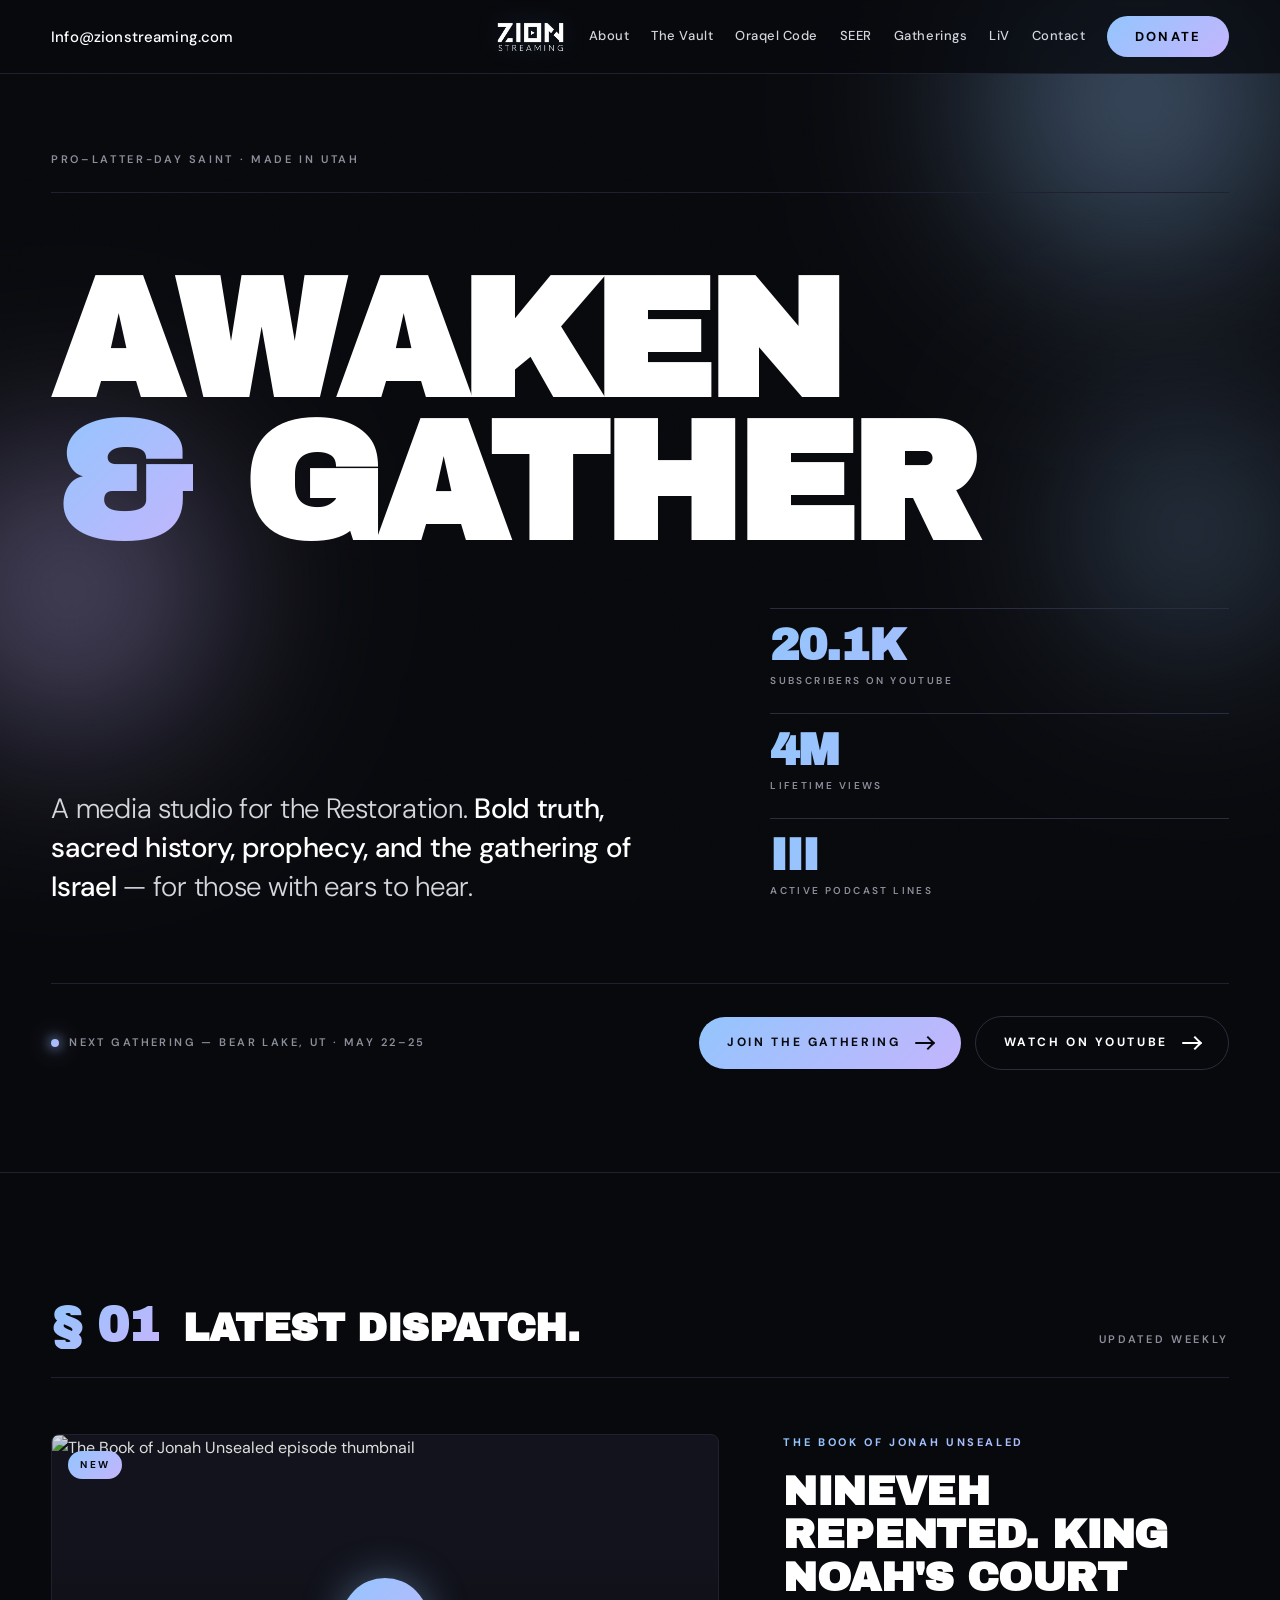
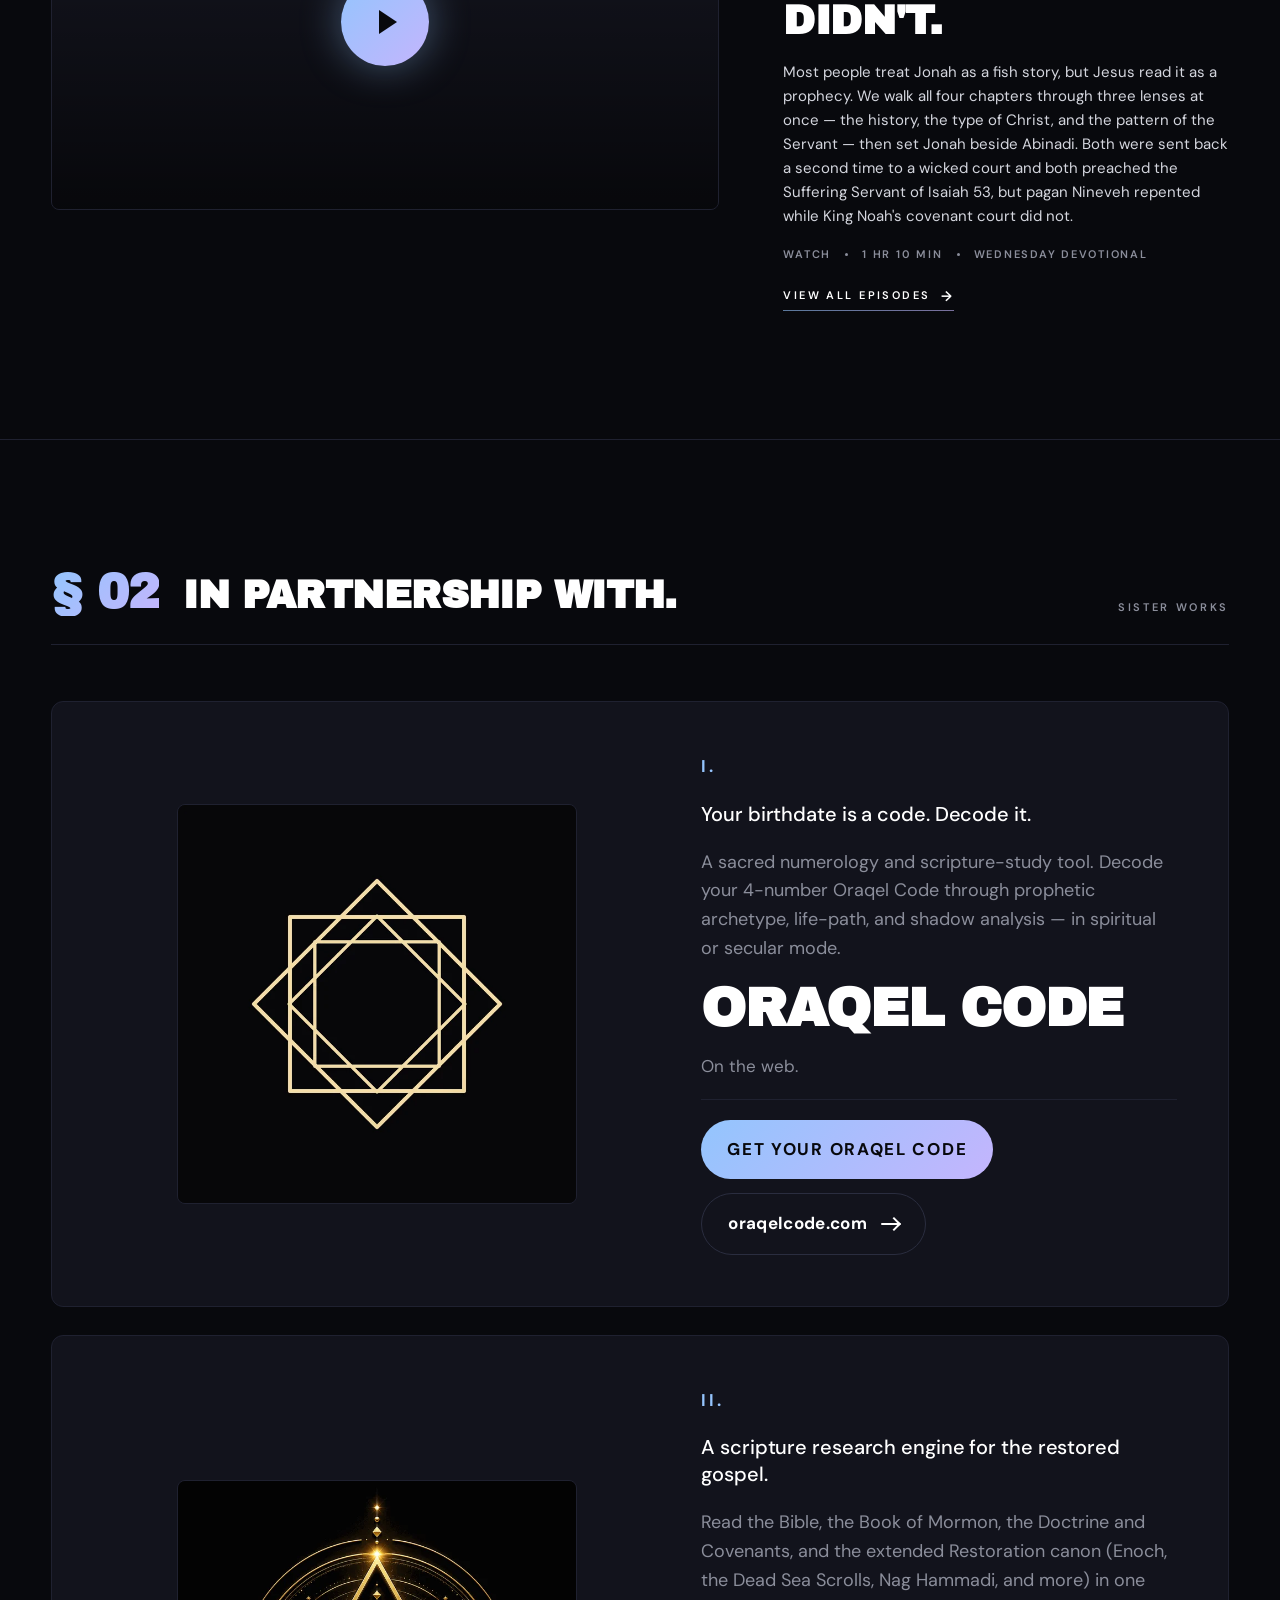
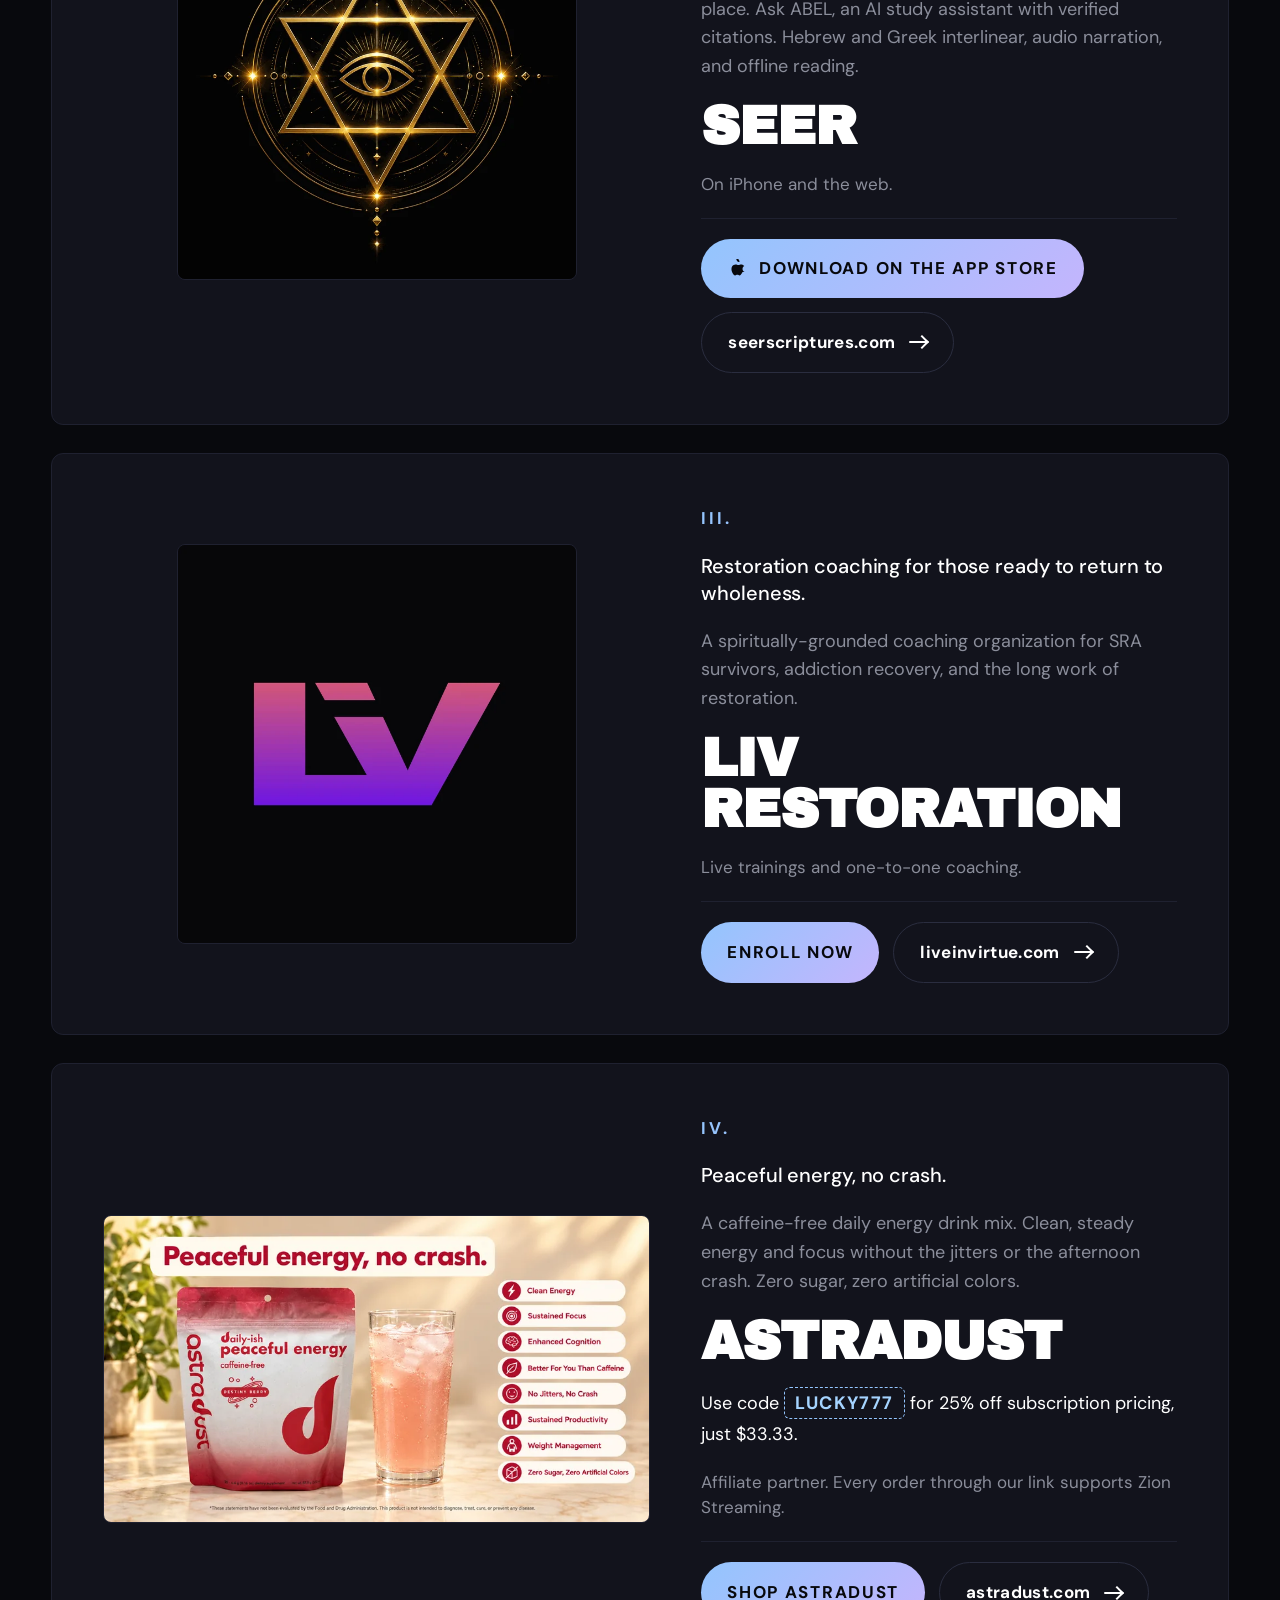
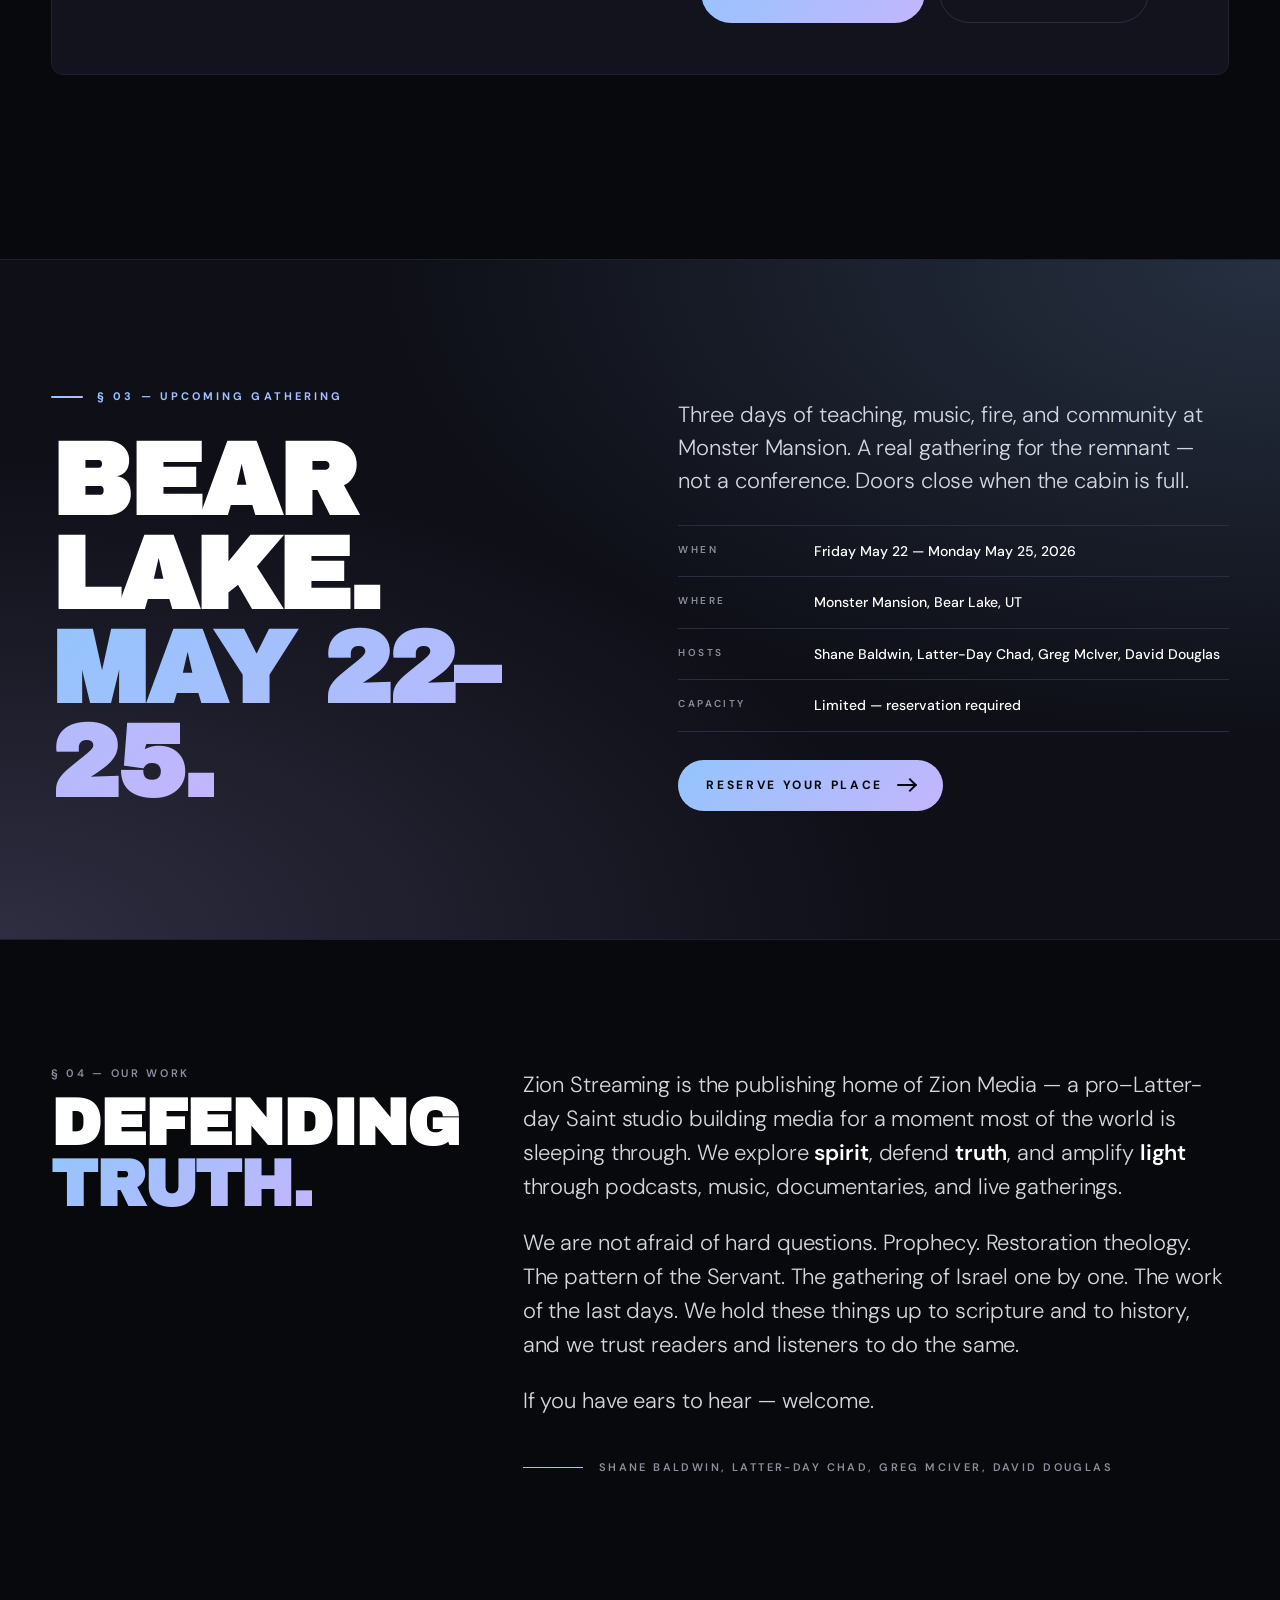
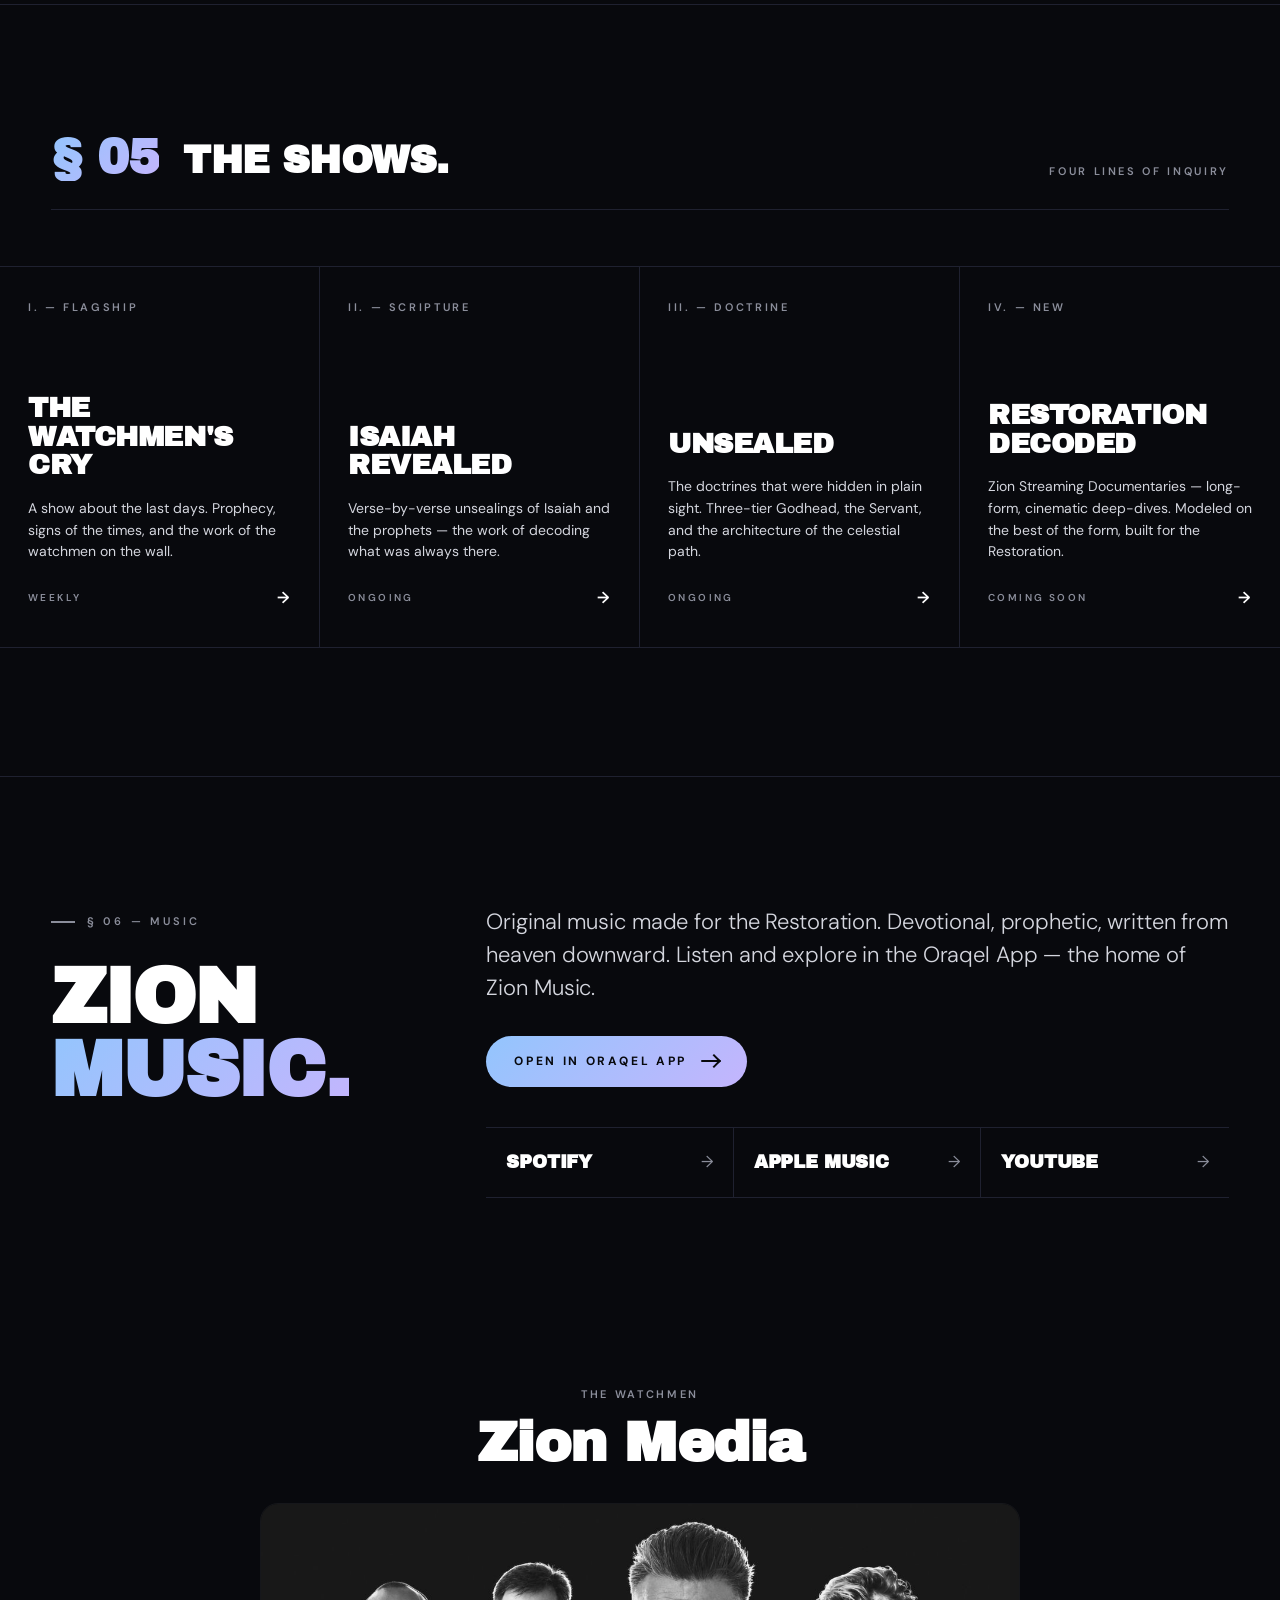
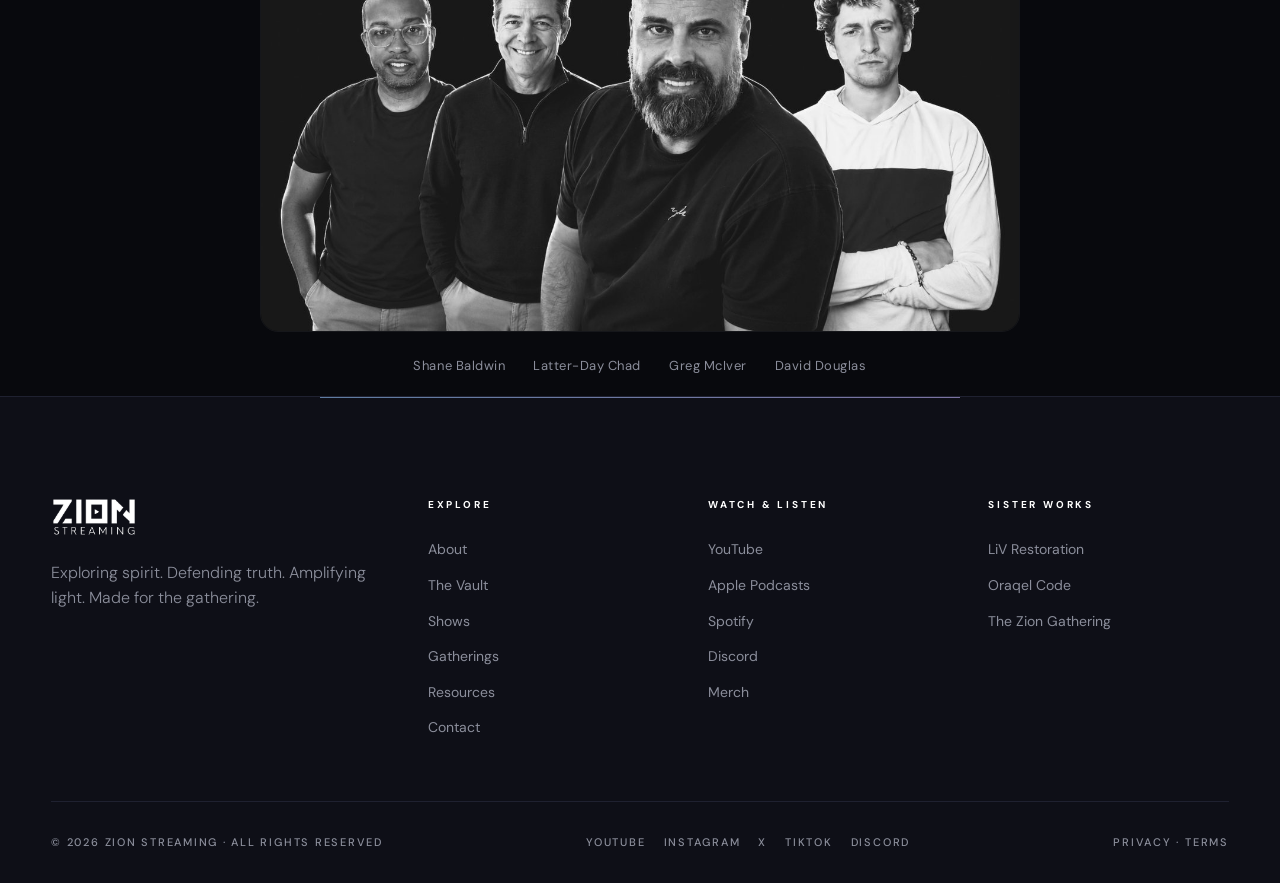
==== commit 129784c0: "Feature Book of Jonah Unsealed, add SEER to nav, LiV enroll link - Latest dispatch now plays "Nineve" ====
--- a/index.html
+++ b/index.html
@@ -42,6 +42,7 @@
         <a href="/about/">About</a>
         <a href="/vault/">The Vault</a>
         <a href="https://www.oraqelcode.com">Oraqel Code</a>
+        <a href="https://seerscriptures.com">SEER</a>
         <a href="https://www.theziongathering.com">Gatherings</a>
         <a href="https://liveinvirtue.com">LiV</a>
         <a href="/contact/">Contact</a>
@@ -113,8 +114,8 @@
     </div>
 
     <div class="featured">
-      <div class="featured__visual" data-video-id="UzKVcelkb8I" role="button" tabindex="0" aria-label="Play episode">
-        <img src="https://img.youtube.com/vi/UzKVcelkb8I/maxresdefault.jpg" alt="Latest Zion Media episode thumbnail">
+      <div class="featured__visual" data-video-id="gQXj96jxQxc" role="button" tabindex="0" aria-label="Play episode: The Book of Jonah Unsealed">
+        <img src="https://img.youtube.com/vi/gQXj96jxQxc/maxresdefault.jpg" alt="The Book of Jonah Unsealed episode thumbnail">
         <div class="play">
           <span class="play__btn" aria-hidden="true"></span>
         </div>
@@ -122,17 +123,17 @@
       </div>
 
       <div class="featured__meta">
-        <div class="featured__category">Jesus in Britain · Episode 1</div>
-        <h3 class="featured__title">Why does your patriarchal blessing say Ephraim?</h3>
+        <div class="featured__category">The Book of Jonah Unsealed</div>
+        <h3 class="featured__title">Nineveh repented. King Noah's court didn't.</h3>
         <p class="featured__desc">
-          With researchers Bron and Ben Kimball, we trace the lost legacy of Gathelus and Scota — an Egyptian princess and her Greek husband — through ancient texts that predate the Book of Mormon but echo its patterns. Five named bridges from Pharaoh's court to the Cornwall coast where Jesus is said to have walked.
+          Most people treat Jonah as a fish story, but Jesus read it as a prophecy. We walk all four chapters through three lenses at once — the history, the type of Christ, and the pattern of the Servant — then set Jonah beside Abinadi. Both were sent back a second time to a wicked court and both preached the Suffering Servant of Isaiah 53, but pagan Nineveh repented while King Noah's covenant court did not.
         </p>
         <div class="featured__row">
           <span>Watch</span>
           <span class="dot"></span>
-          <span>1 hr 22 min</span>
+          <span>1 hr 10 min</span>
           <span class="dot"></span>
-          <span>Hosted by Greg McIver</span>
+          <span>Wednesday Devotional</span>
         </div>
         <div>
           <a href="https://www.youtube.com/@ZionMedia_" class="link-arrow">View all episodes</a>
@@ -212,8 +213,8 @@
           <h3 class="spotlight-card__name">LiV Restoration</h3>
           <p class="spotlight-card__note">Live trainings and one-to-one coaching.</p>
           <div class="spotlight-card__actions">
-            <a href="https://liveinvirtue.com/pages/become-a-restoration-coach" class="btn" target="_blank" rel="noopener">
-              Restoration coaching
+            <a href="https://liveinvirtue.com/pages/enroll-today" class="btn" target="_blank" rel="noopener">
+              Enroll now
             </a>
             <a href="https://liveinvirtue.com" class="btn btn--ghost" target="_blank" rel="noopener">
               liveinvirtue.com <span class="arrow"></span>
--- a/styles.css
+++ b/styles.css
@@ -360,6 +360,12 @@
   font-weight: 600;
   padding: 8px 4px;
   color: var(--text);
+}
+
+/* Full nav no longer fits beside the email; drop the email so the logo keeps its size */
+@media (max-width: 1099px) {
+  .masthead__inner { grid-template-columns: auto 1fr auto; }
+  .masthead__left { display: none; }
 }
 
 @media (max-width: 900px) {
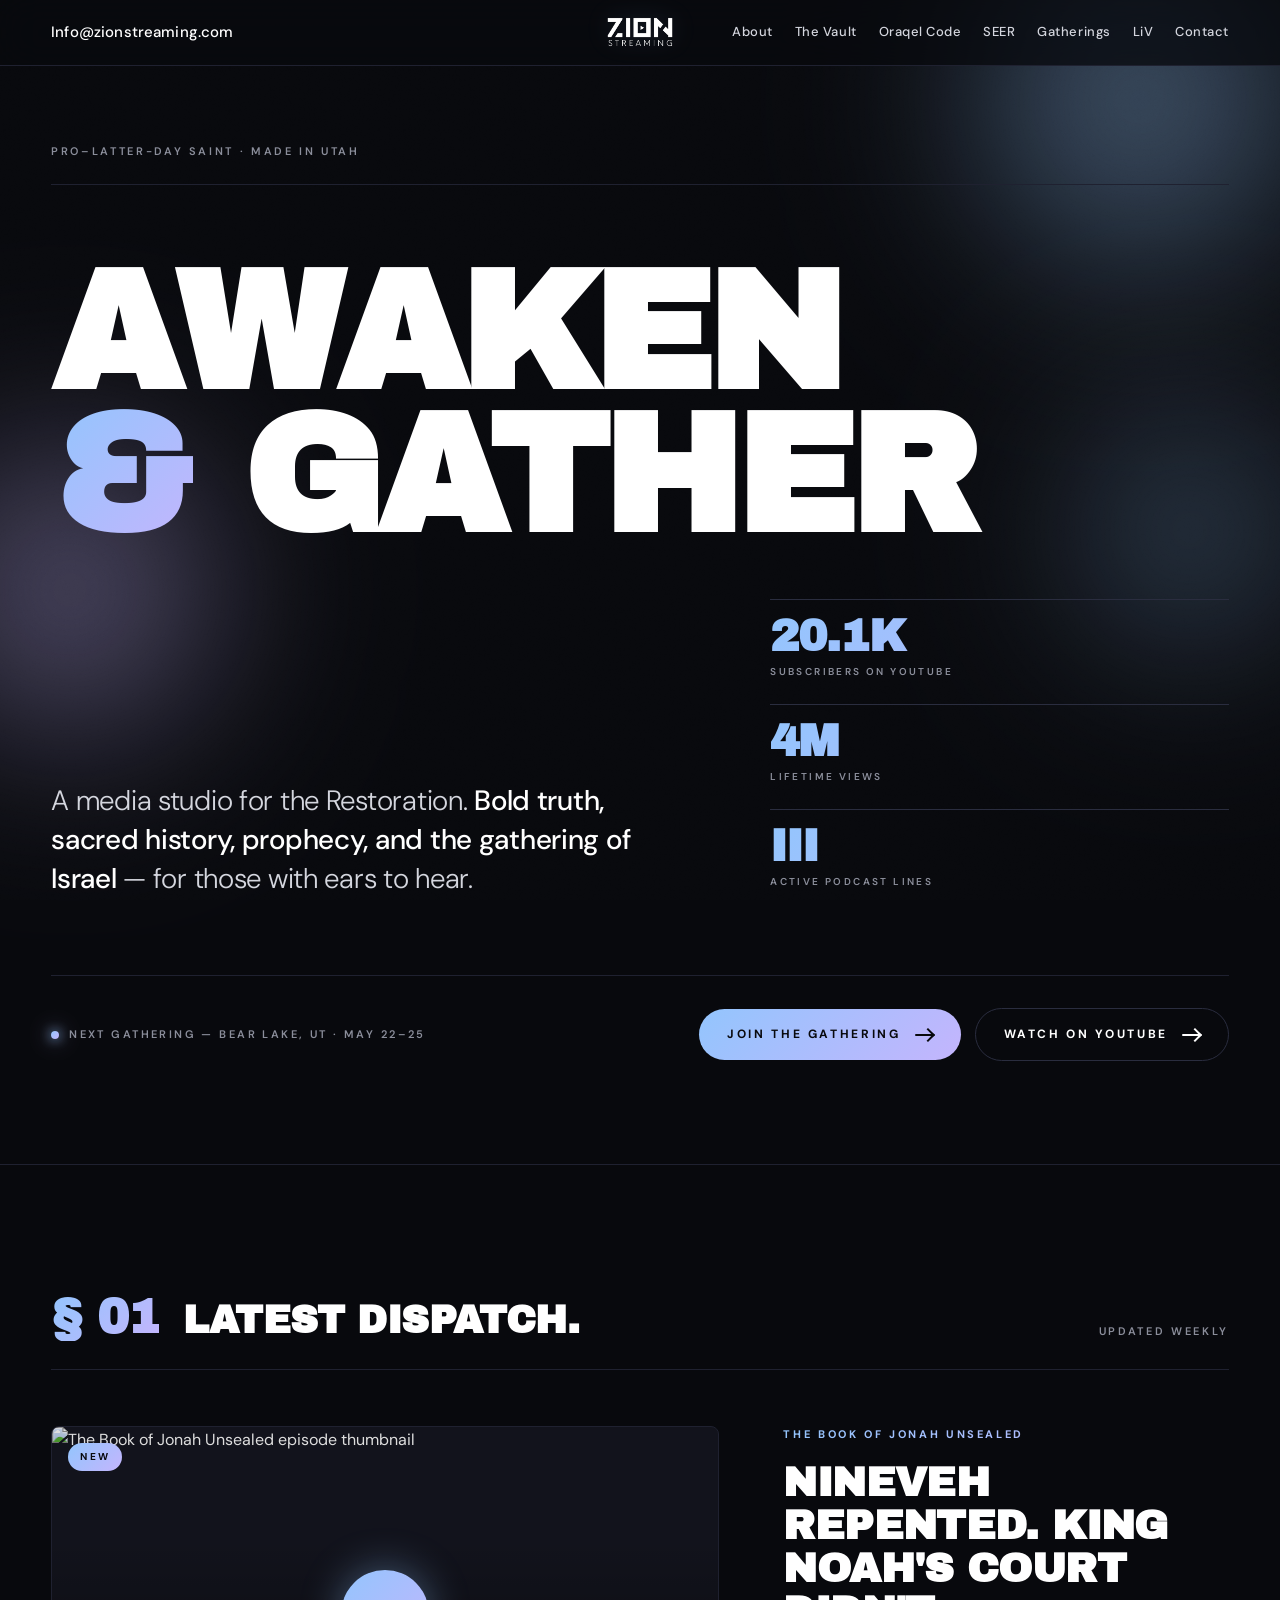
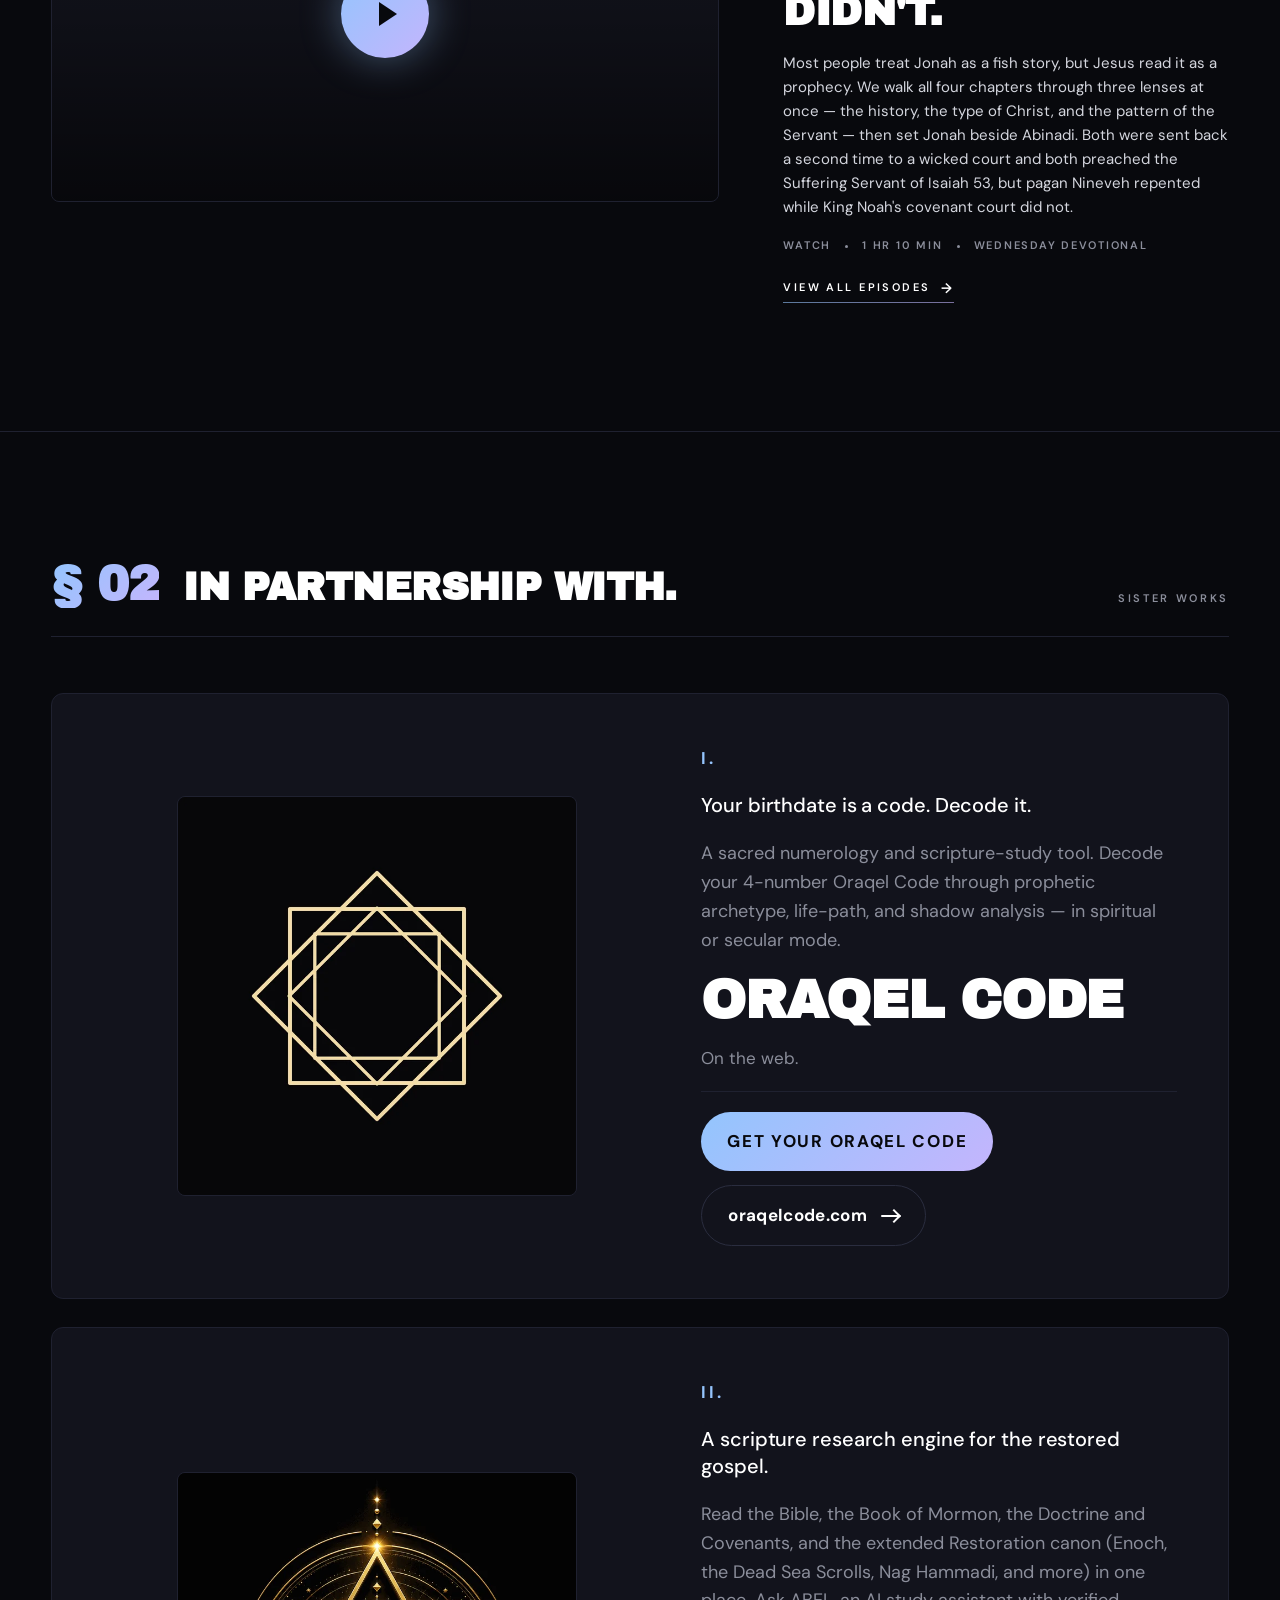
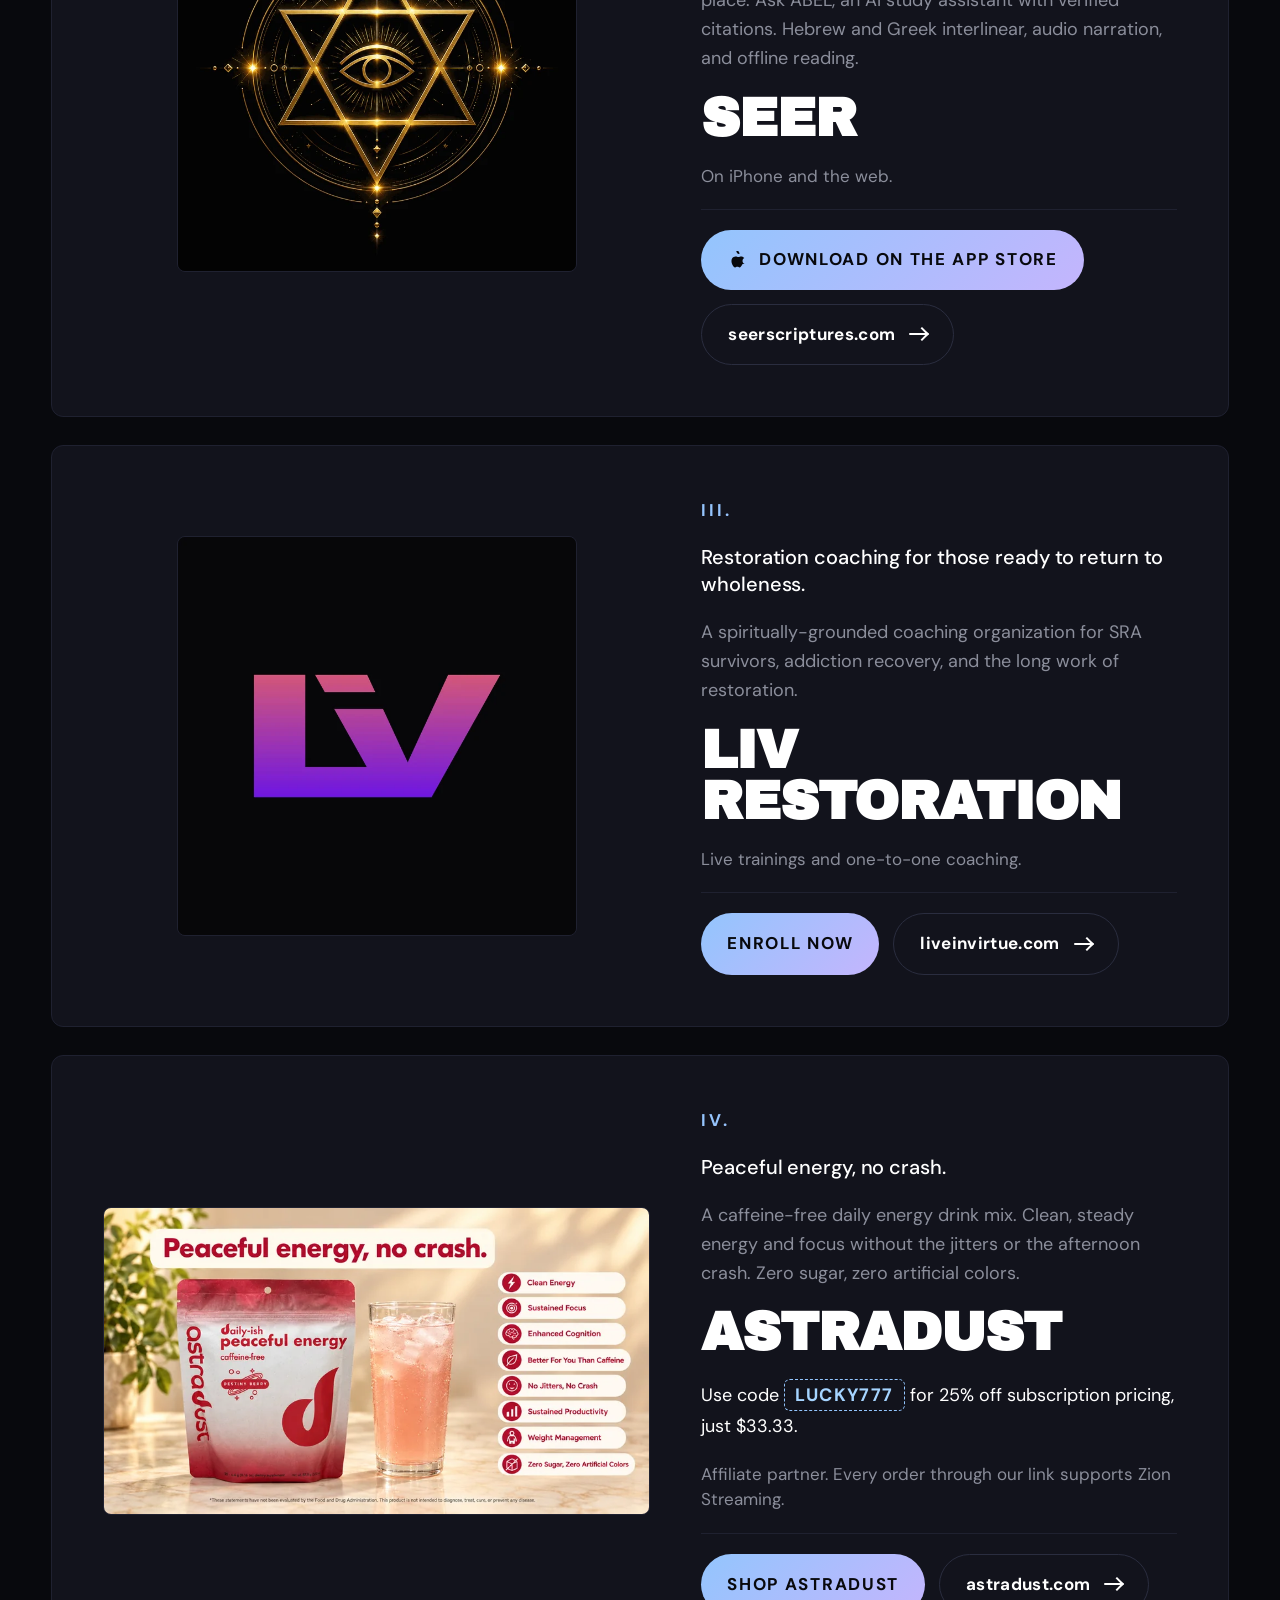
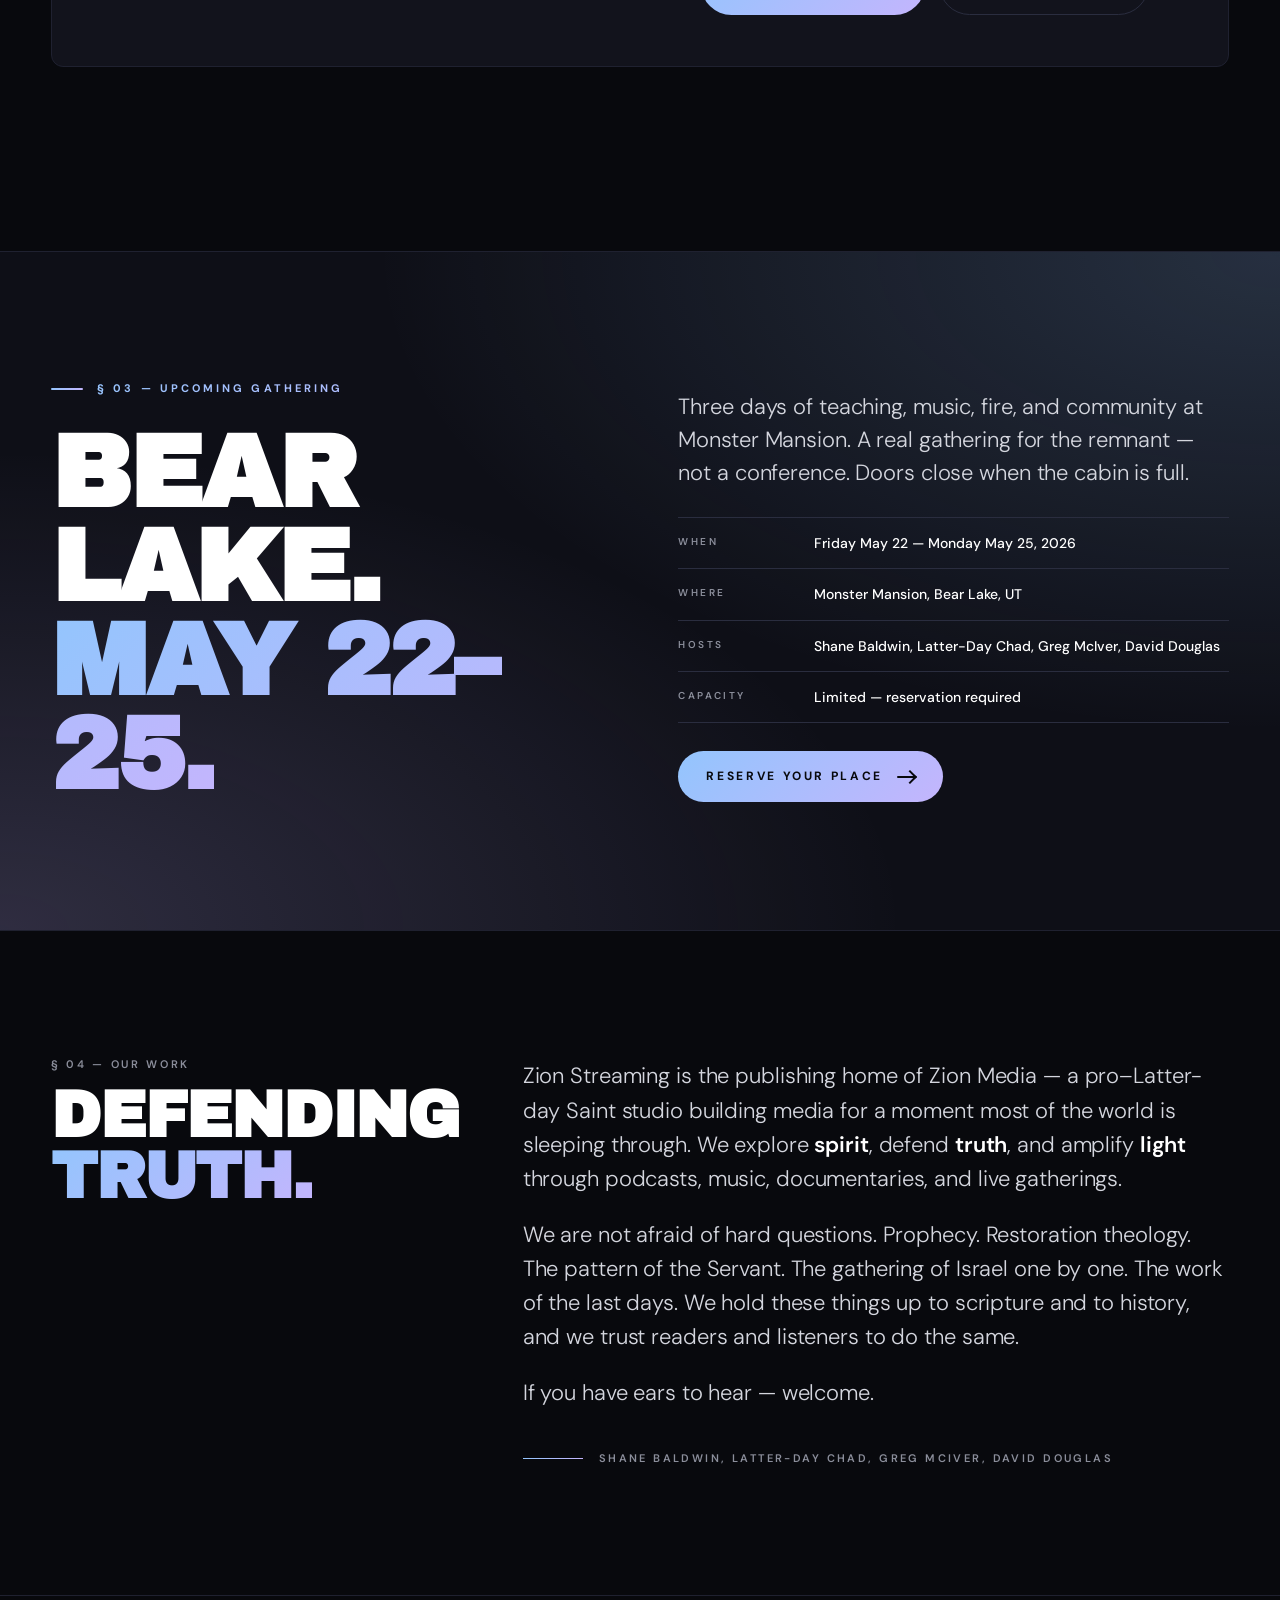
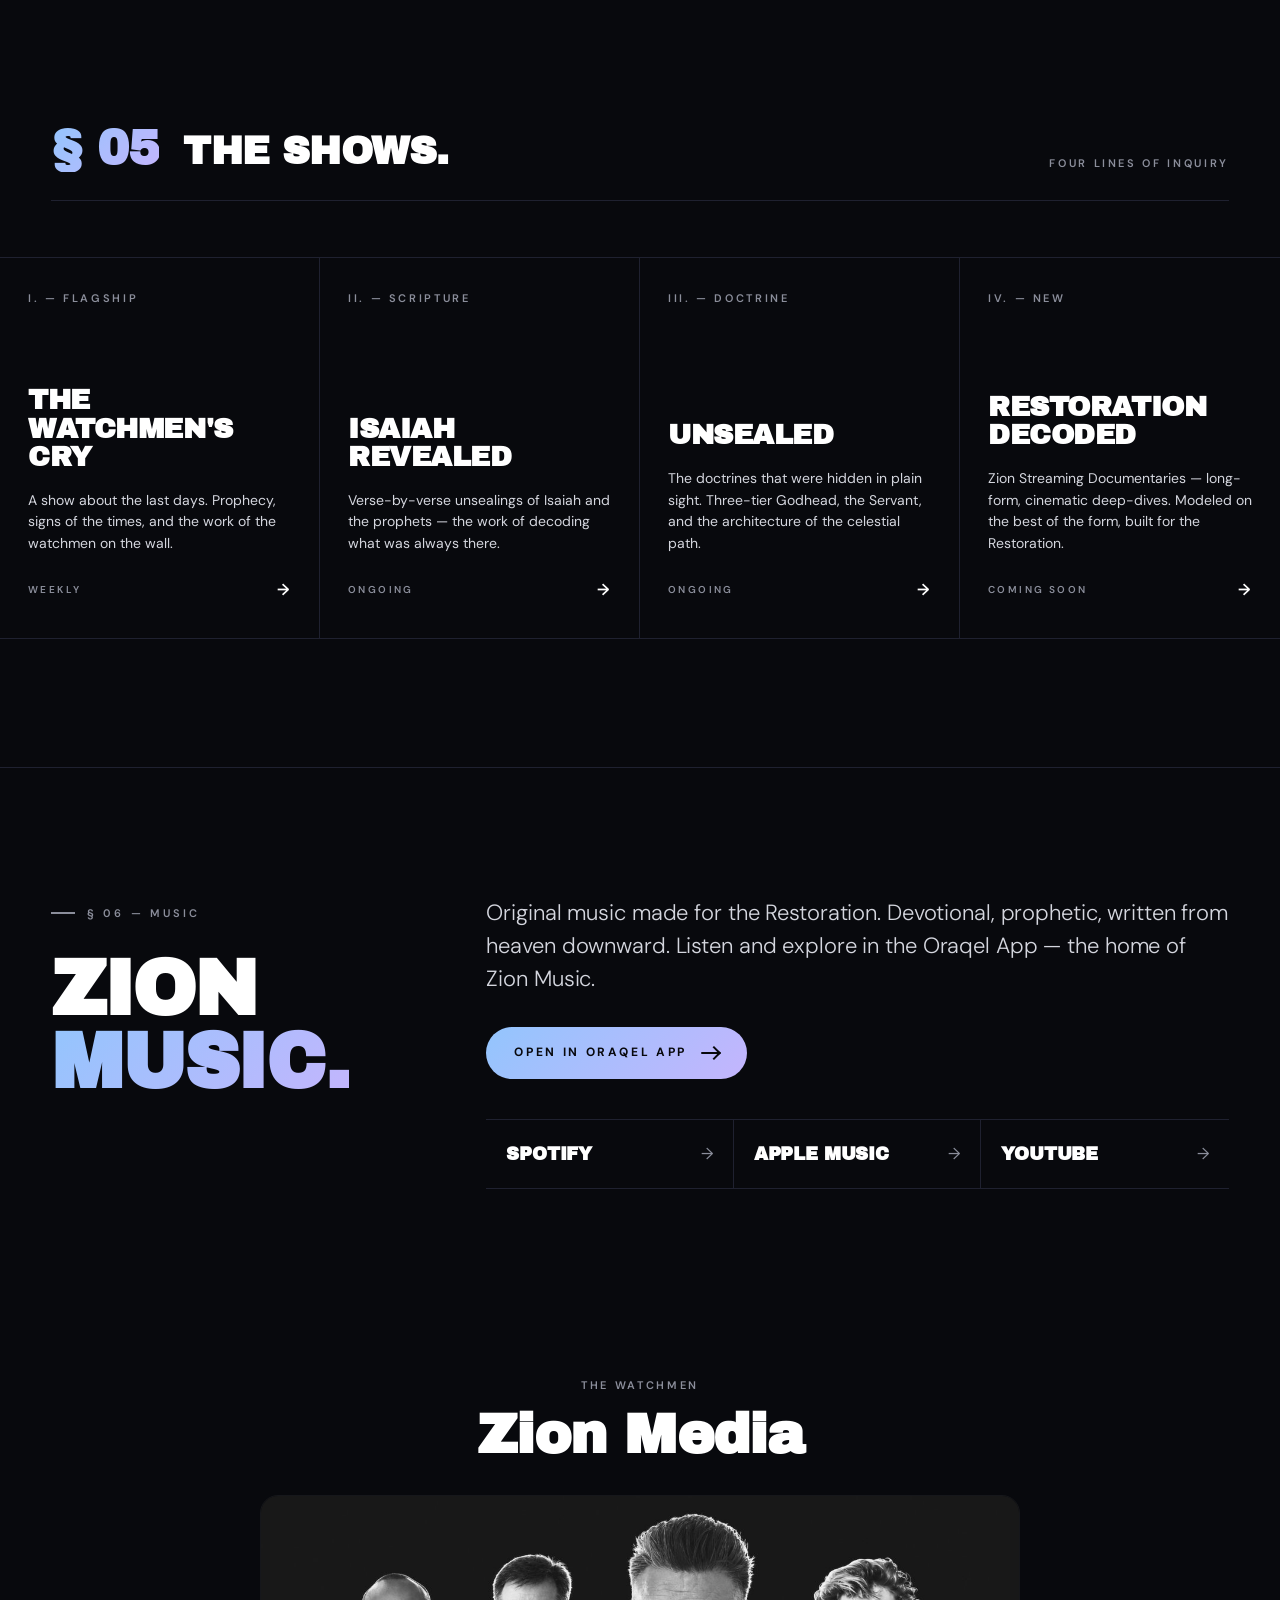
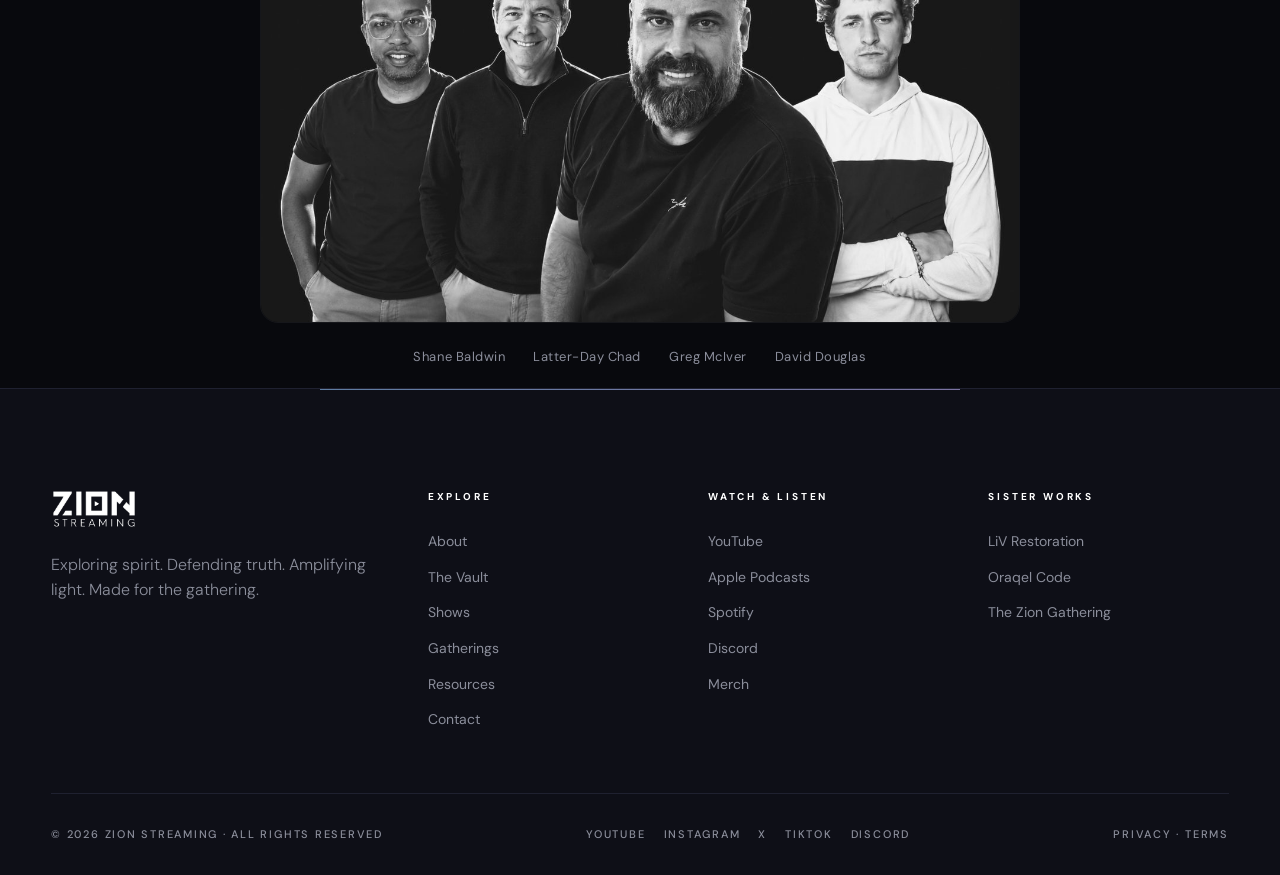
==== commit 826701ce: "Remove dead Kajabi links (Donate button, donations, guest form) zion-media.mykajabi.com is no longer" ====
--- a/index.html
+++ b/index.html
@@ -46,7 +46,6 @@
         <a href="https://www.theziongathering.com">Gatherings</a>
         <a href="https://liveinvirtue.com">LiV</a>
         <a href="/contact/">Contact</a>
-        <a href="https://zion-media.mykajabi.com/offers/73d5Sxf2/checkout" class="nav__cta">Donate</a>
       </nav>
       <button class="nav-toggle" aria-expanded="false" aria-controls="nav" onclick="document.getElementById('nav').classList.toggle('open'); this.setAttribute('aria-expanded', document.getElementById('nav').classList.contains('open'));">Menu</button>
     </div>
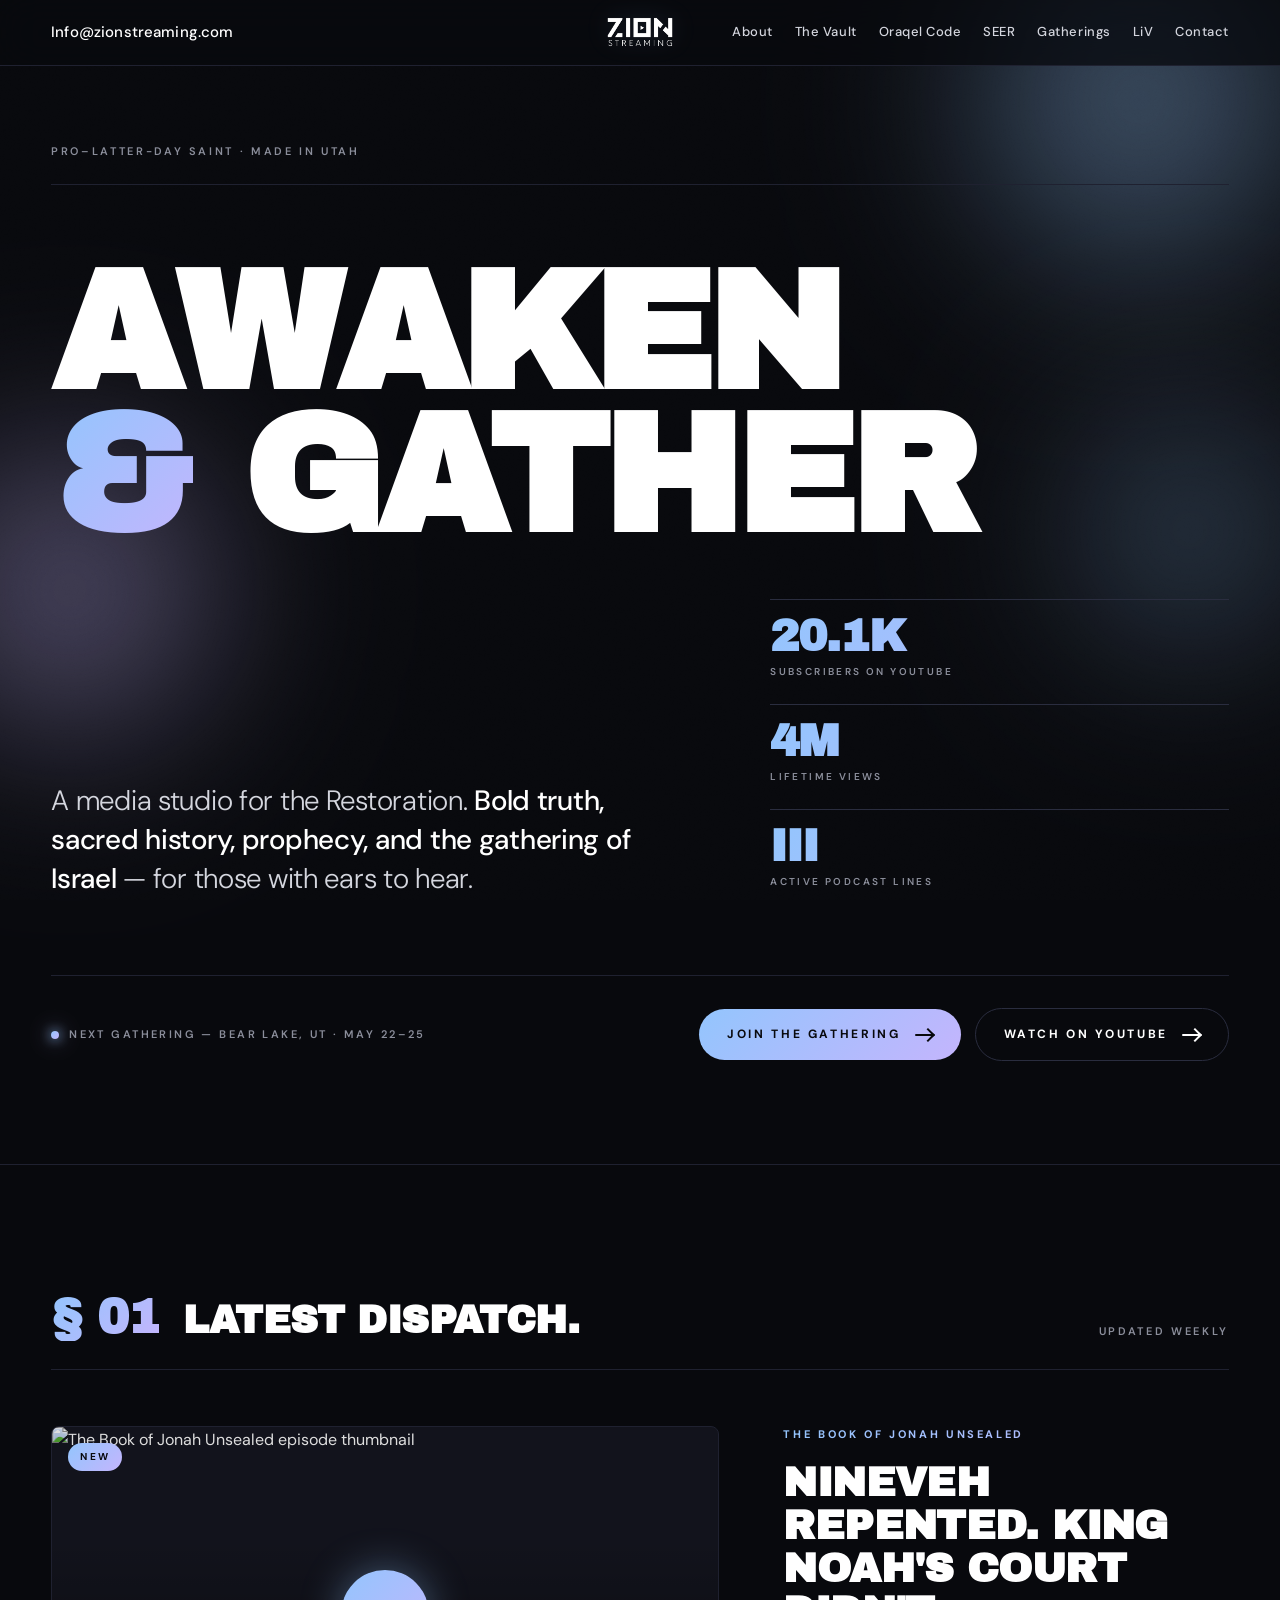
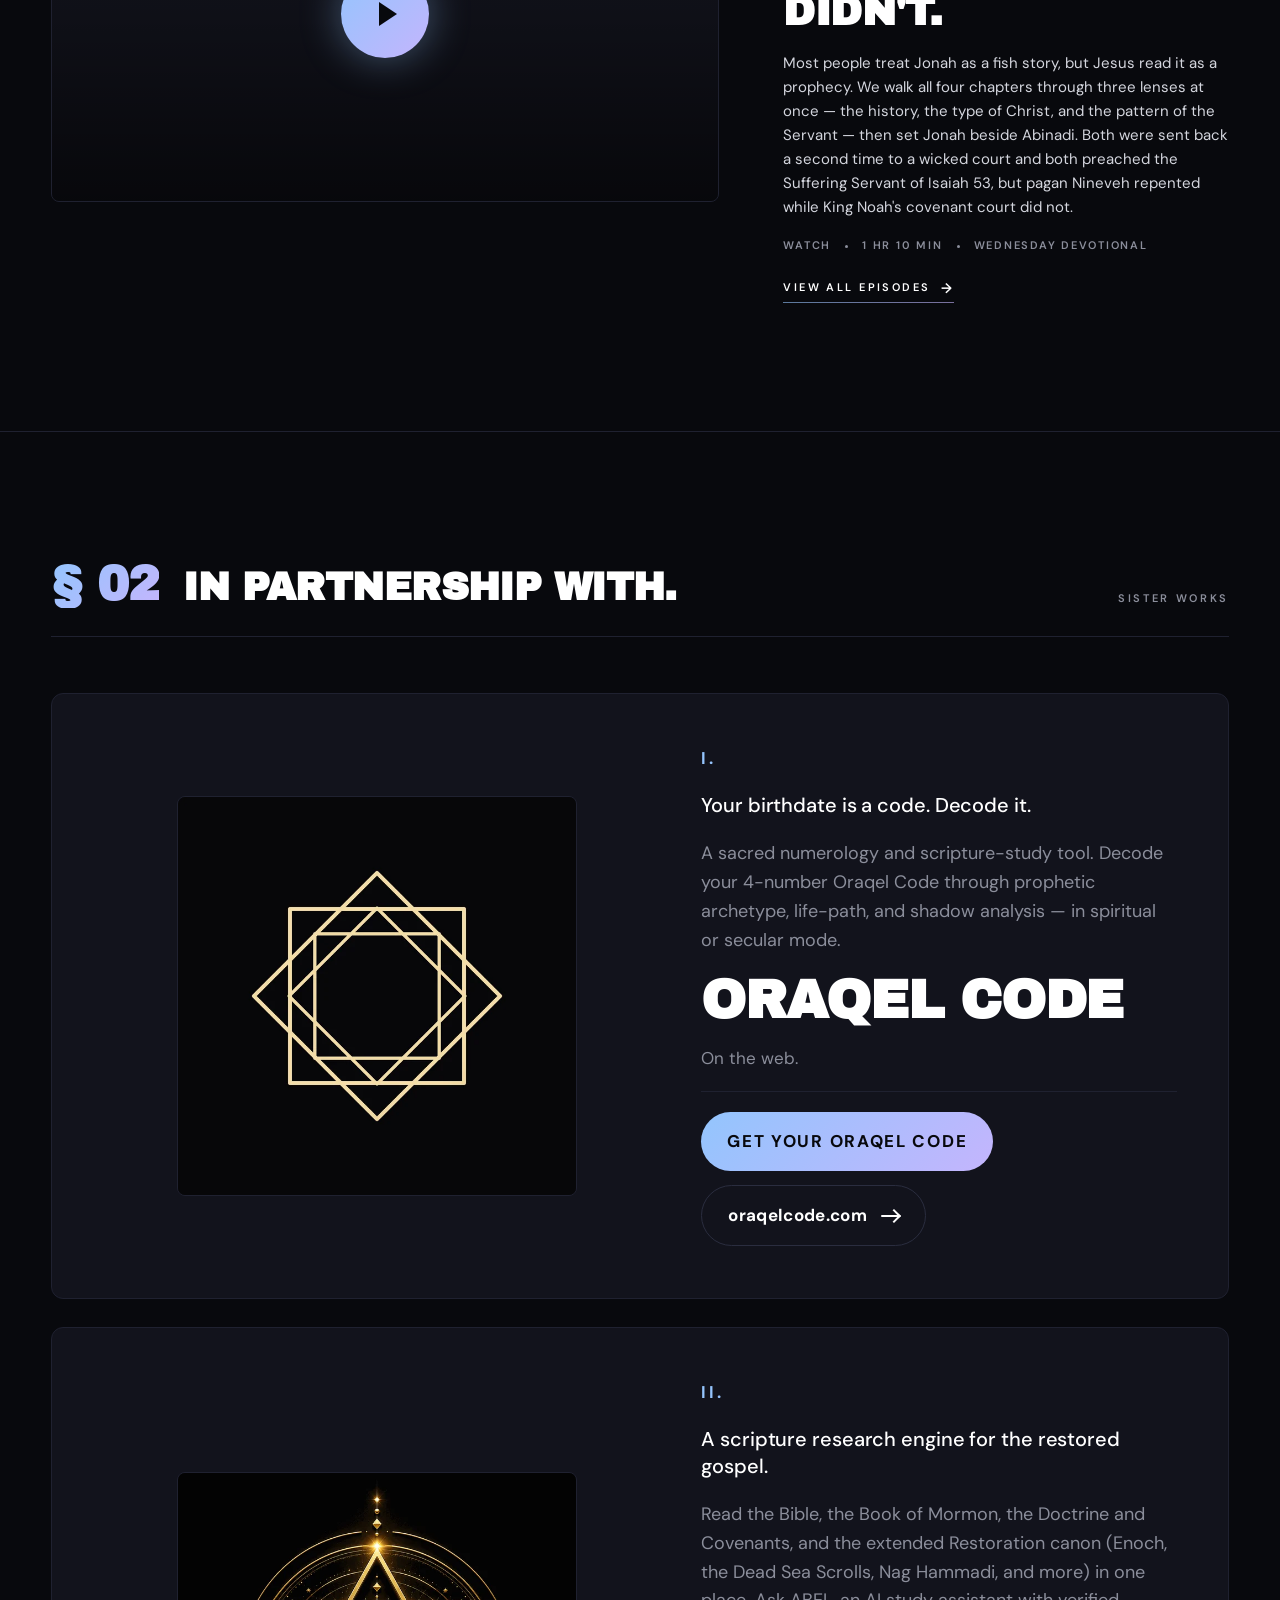
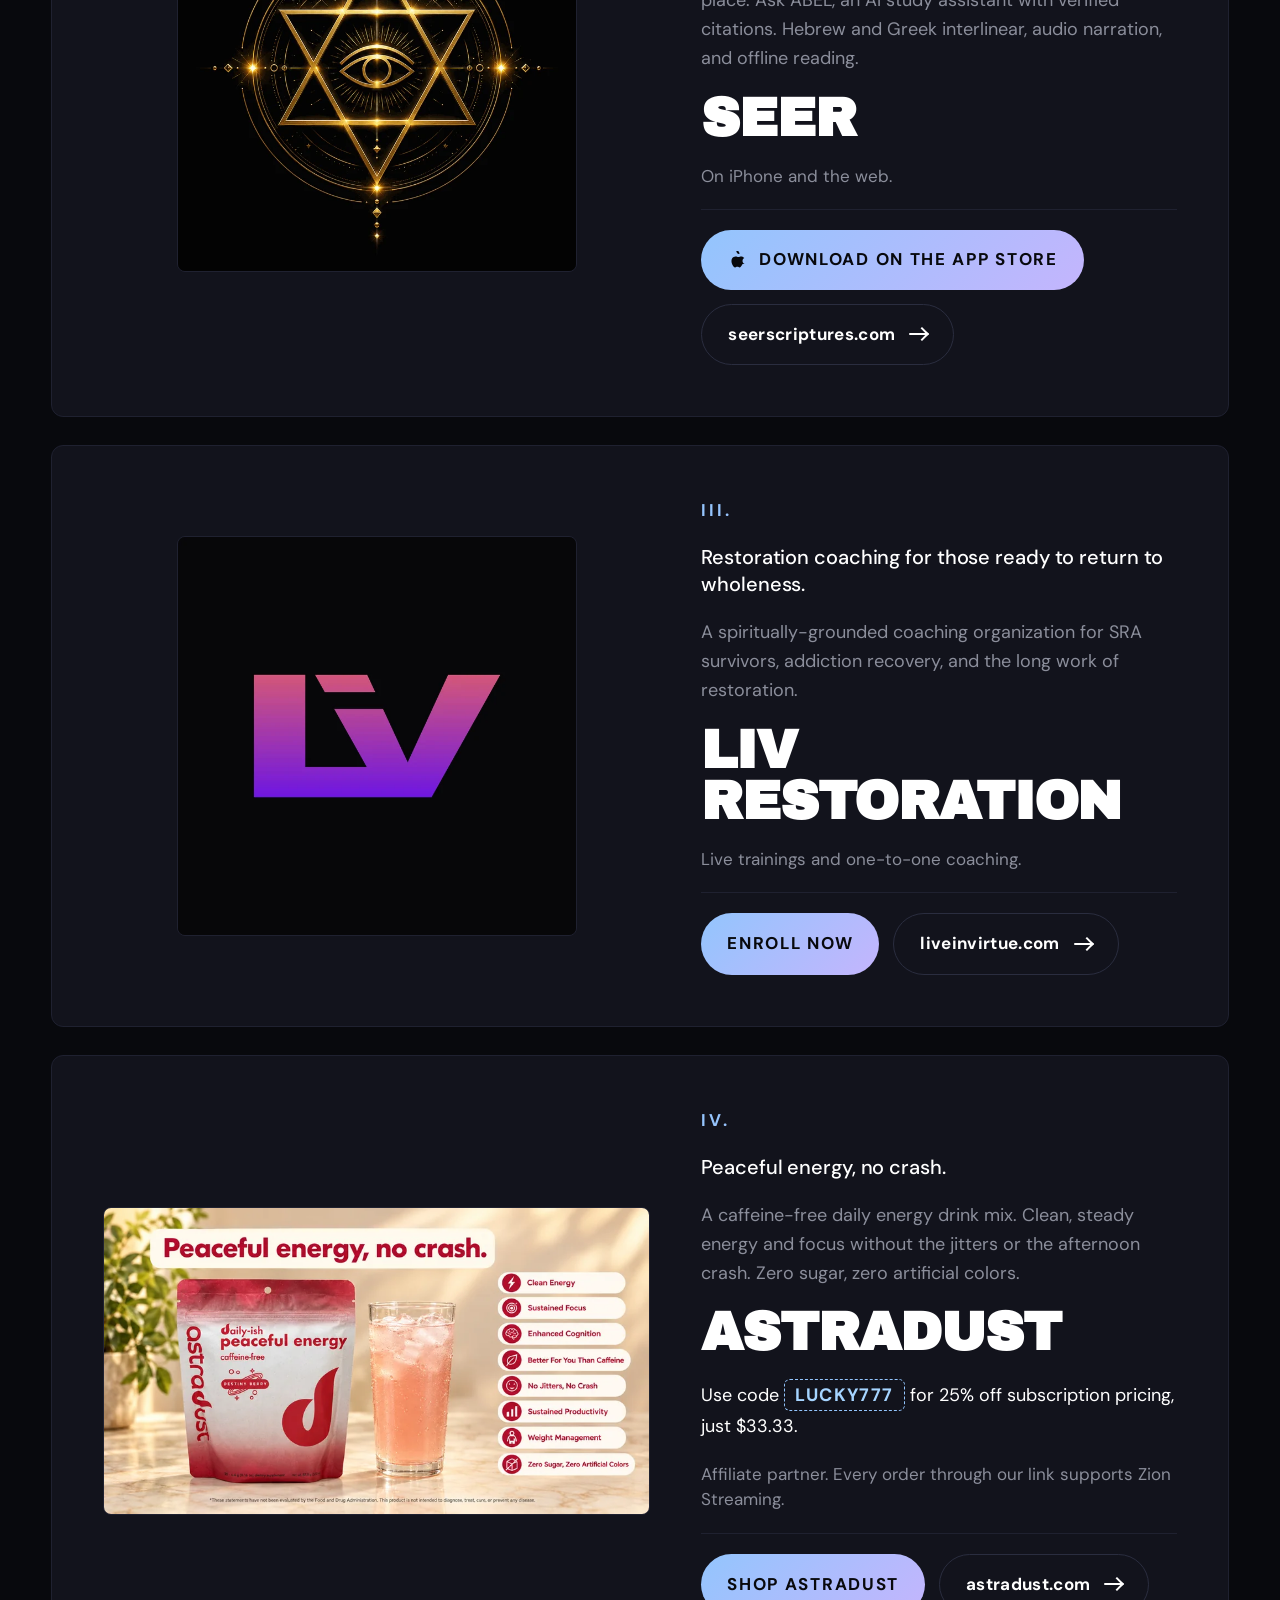
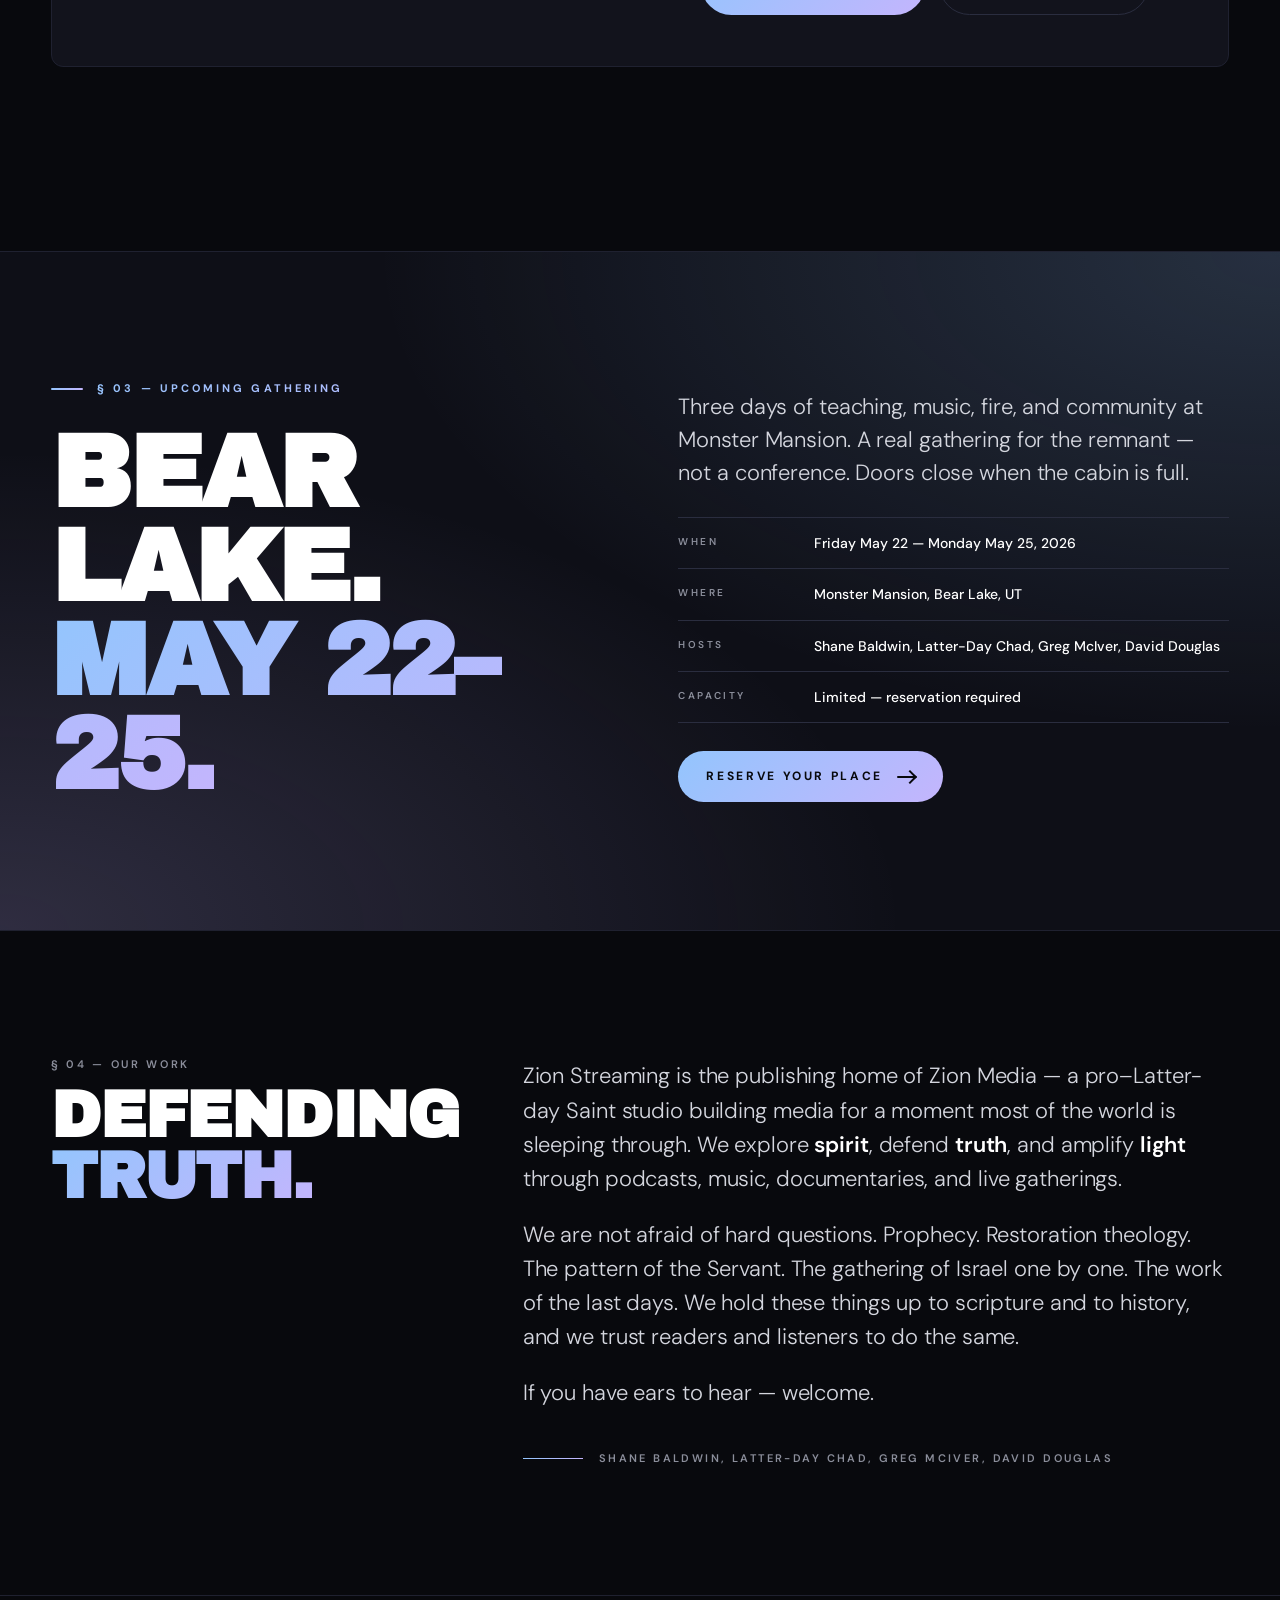
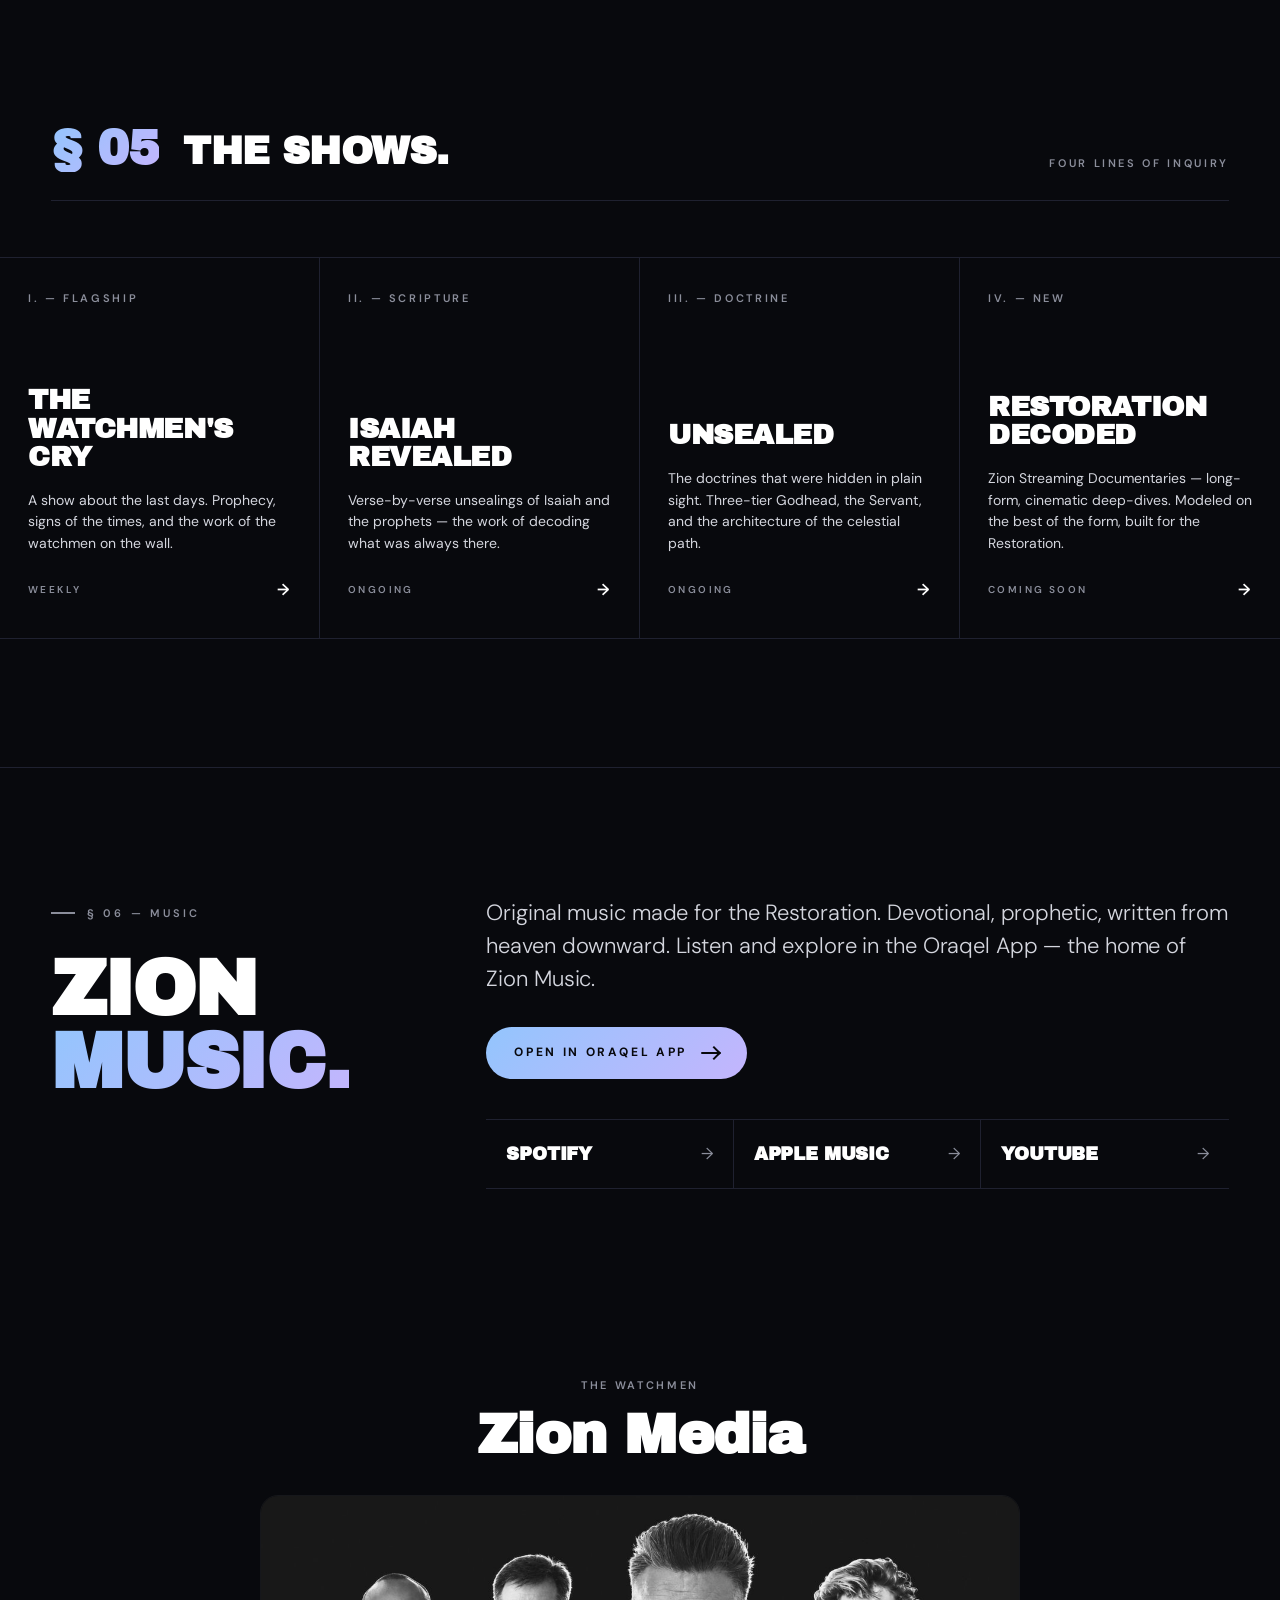
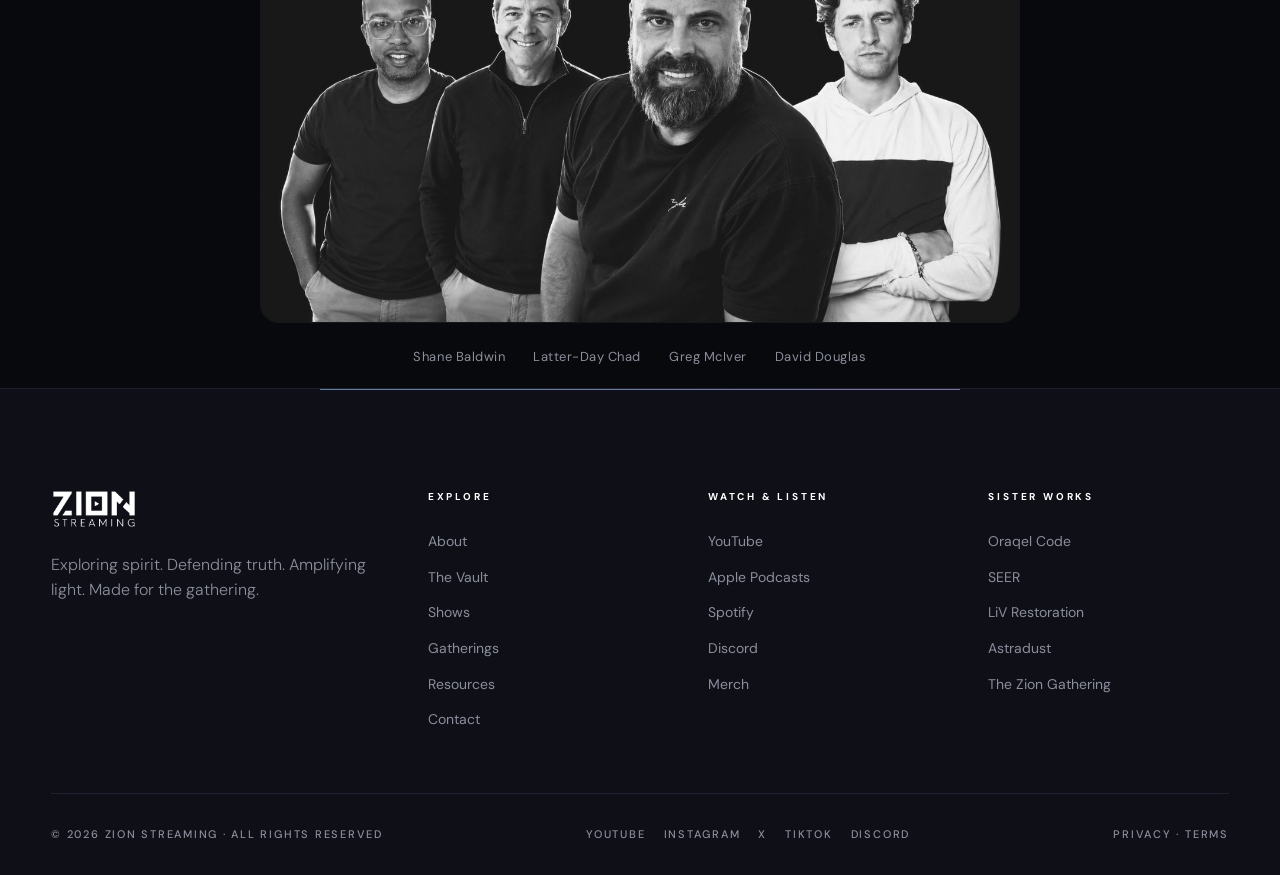
==== commit c922d817: "Update footer Sister works to match the partners section Oraqel Code, SEER, LiV Restoration, Astradu" ====
--- a/index.html
+++ b/index.html
@@ -452,8 +452,10 @@
       <div class="footer__col">
         <h6>Sister works</h6>
         <ul>
+          <li><a href="https://www.oraqelcode.com">Oraqel Code</a></li>
+          <li><a href="https://seerscriptures.com">SEER</a></li>
           <li><a href="https://liveinvirtue.com">LiV Restoration</a></li>
-          <li><a href="https://www.oraqelcode.com">Oraqel Code</a></li>
+          <li><a href="https://www.astradust.com/?ref=JORDANBALES" target="_blank" rel="sponsored noopener">Astradust</a></li>
           <li><a href="https://www.theziongathering.com">The Zion Gathering</a></li>
         </ul>
       </div>
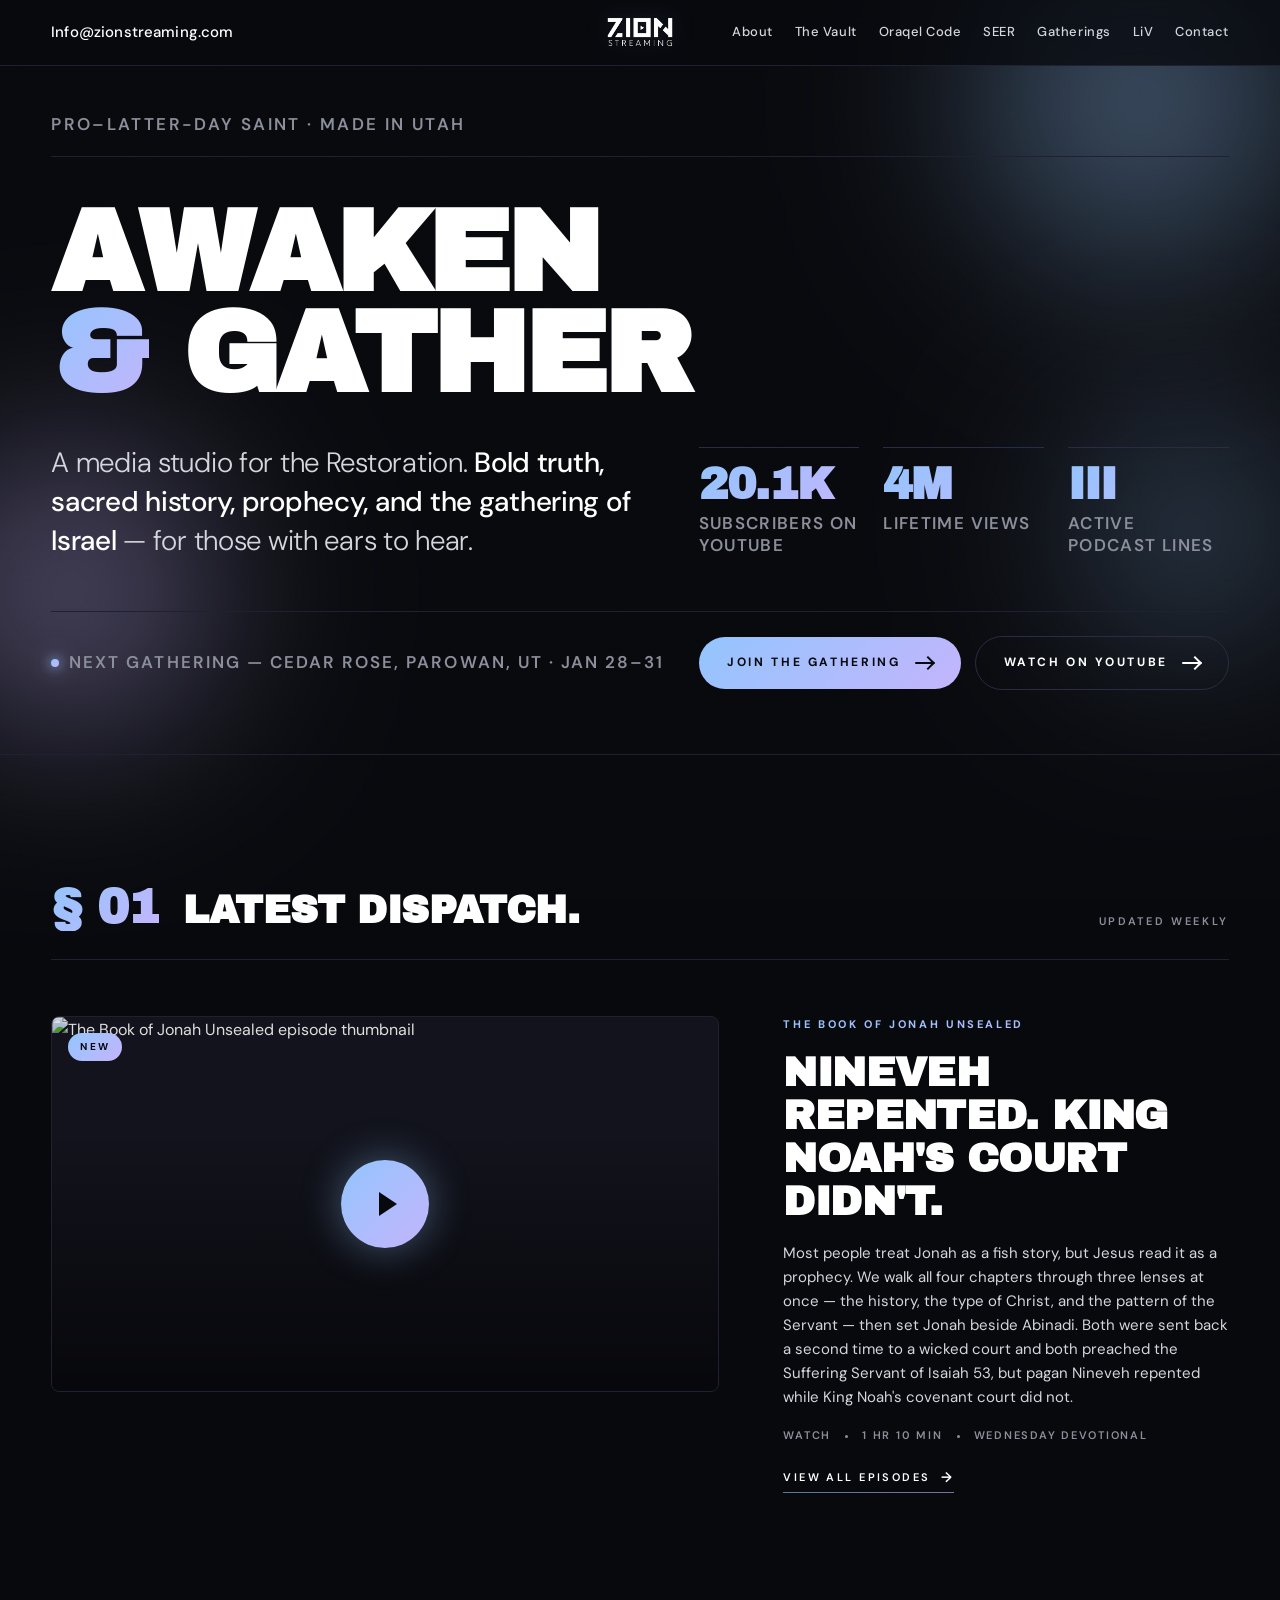
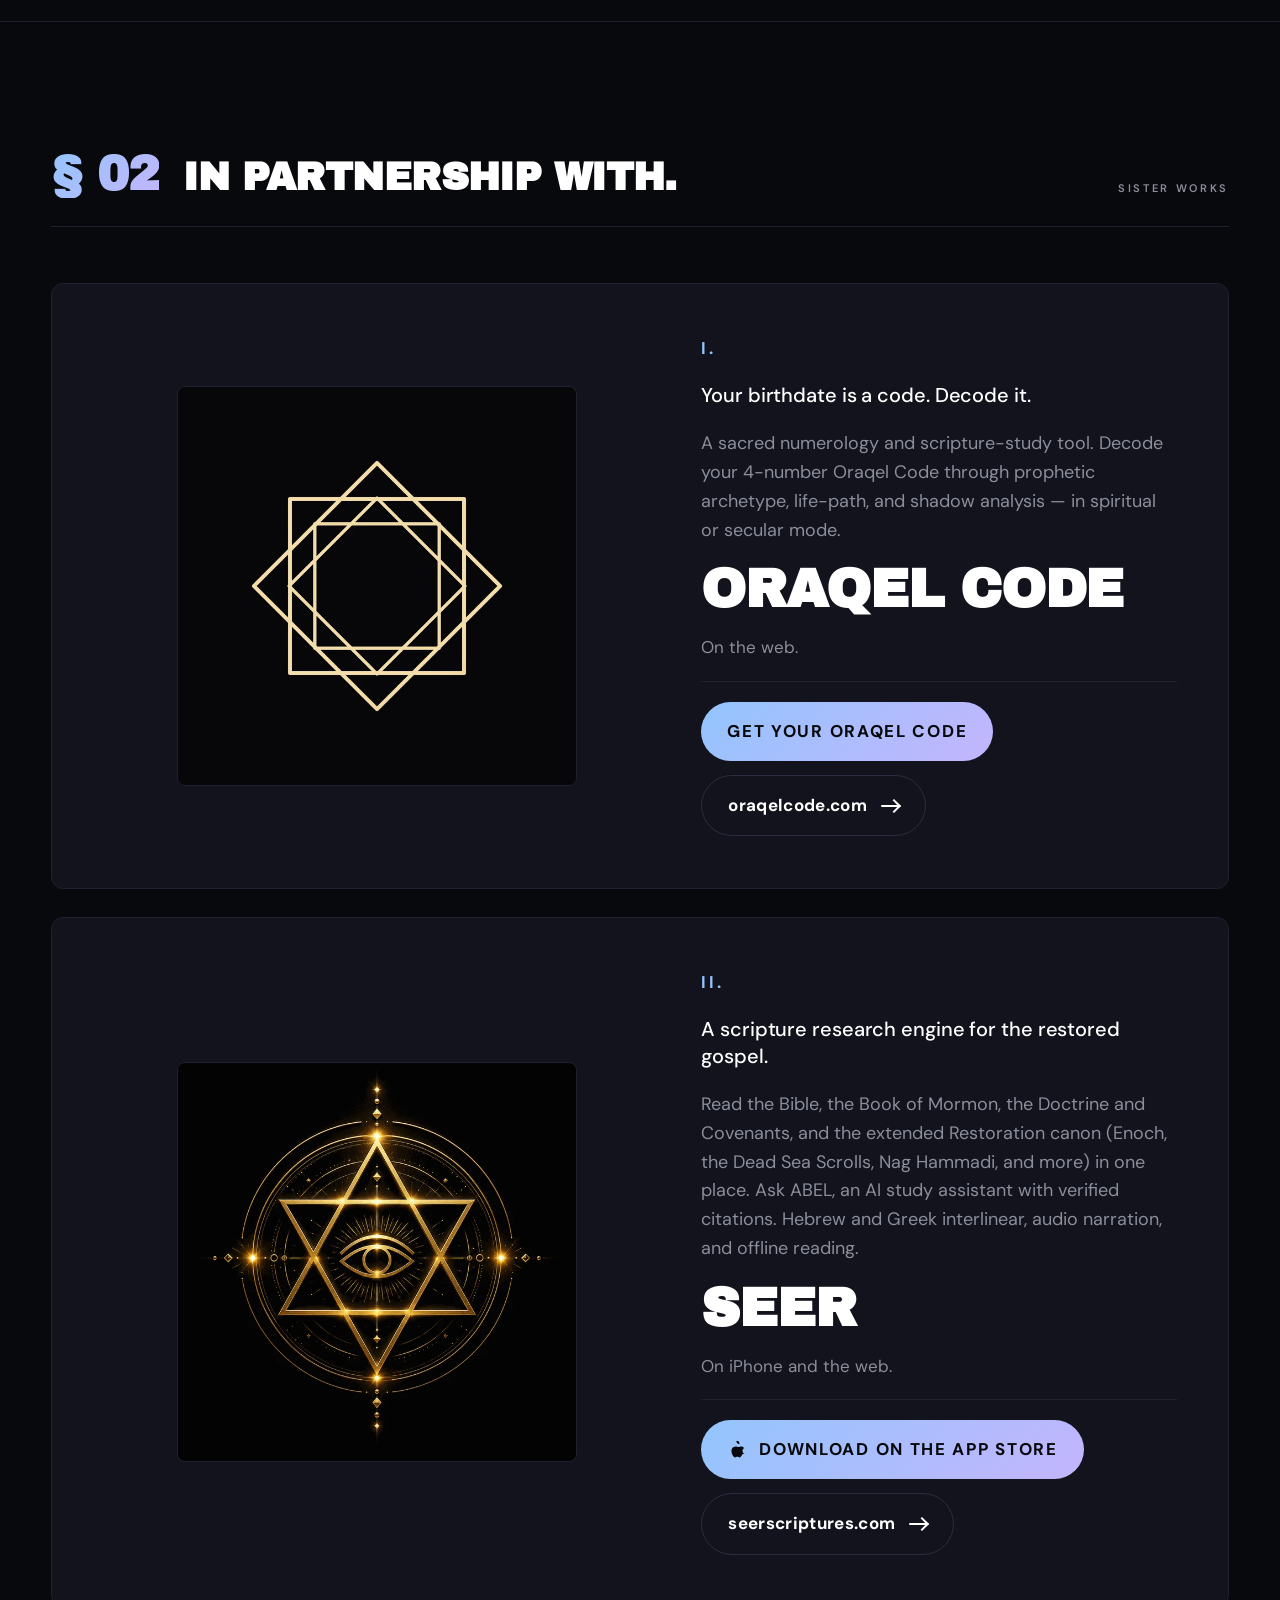
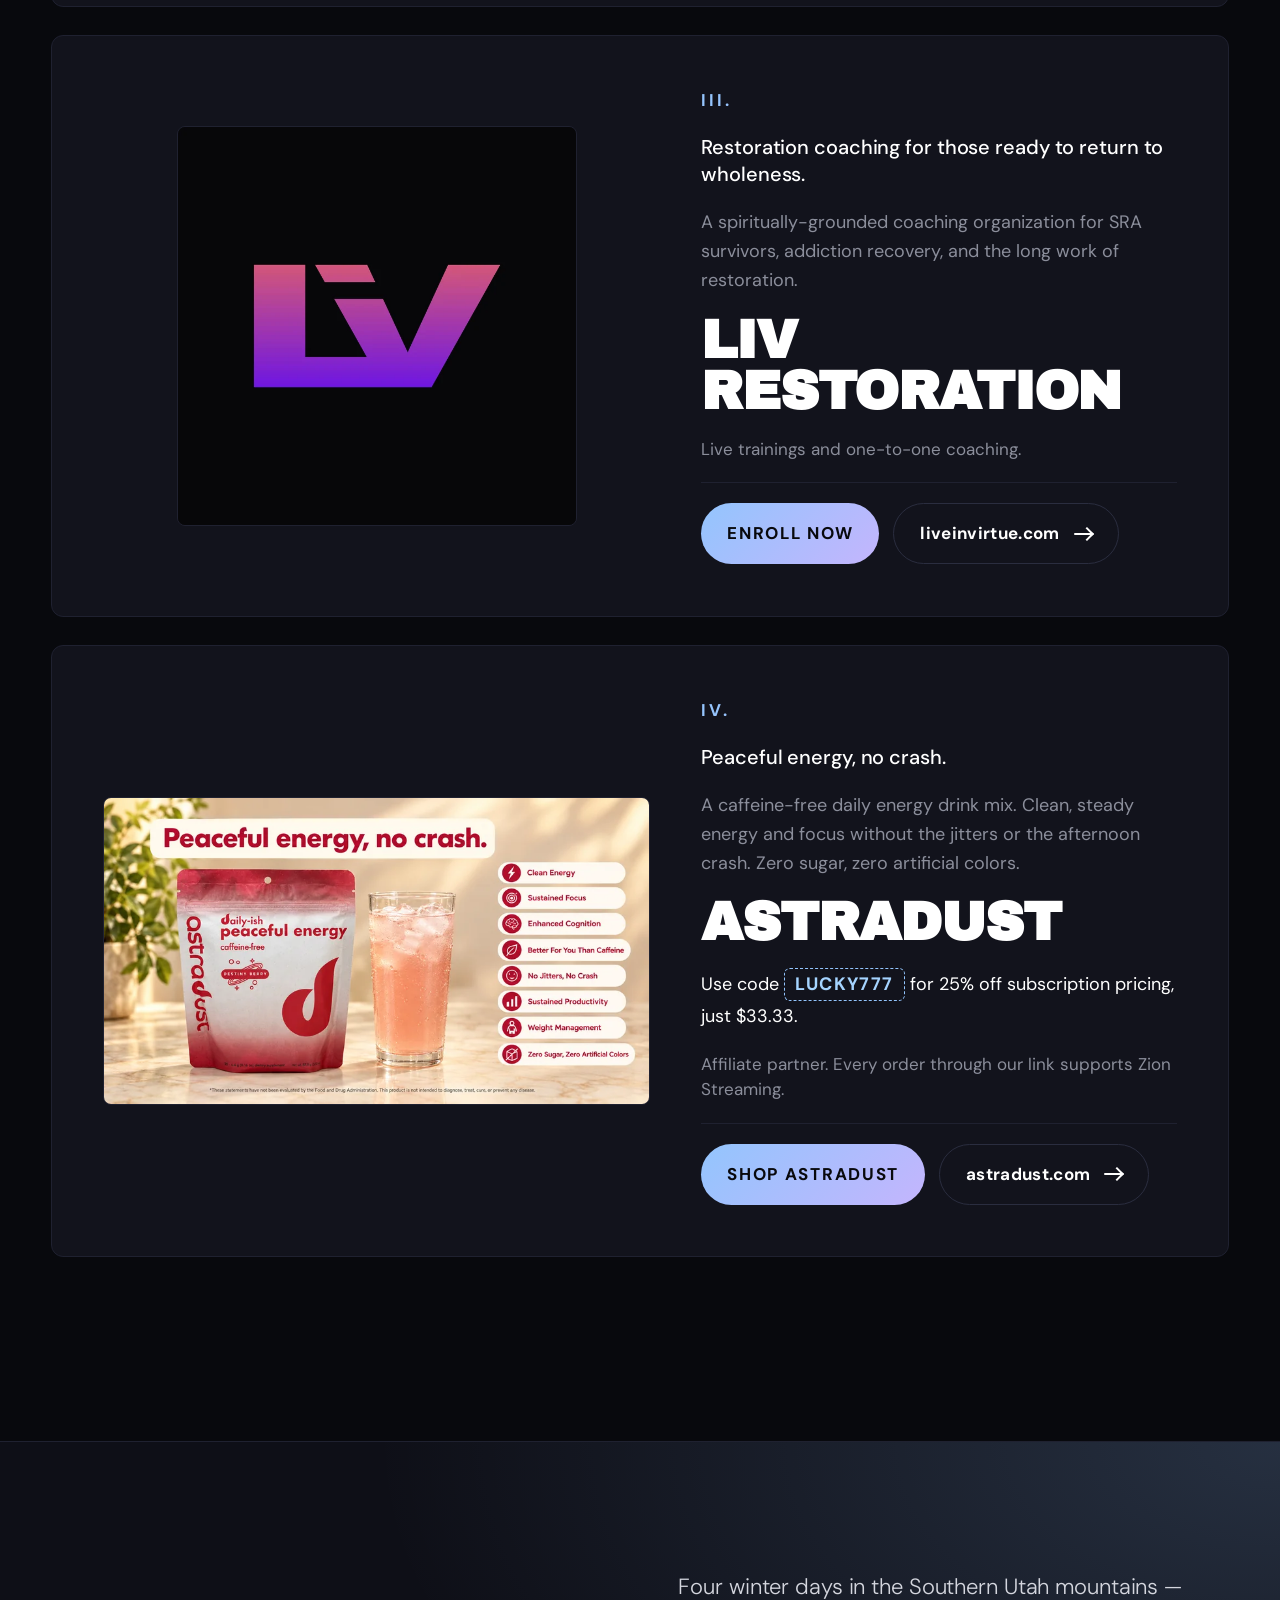
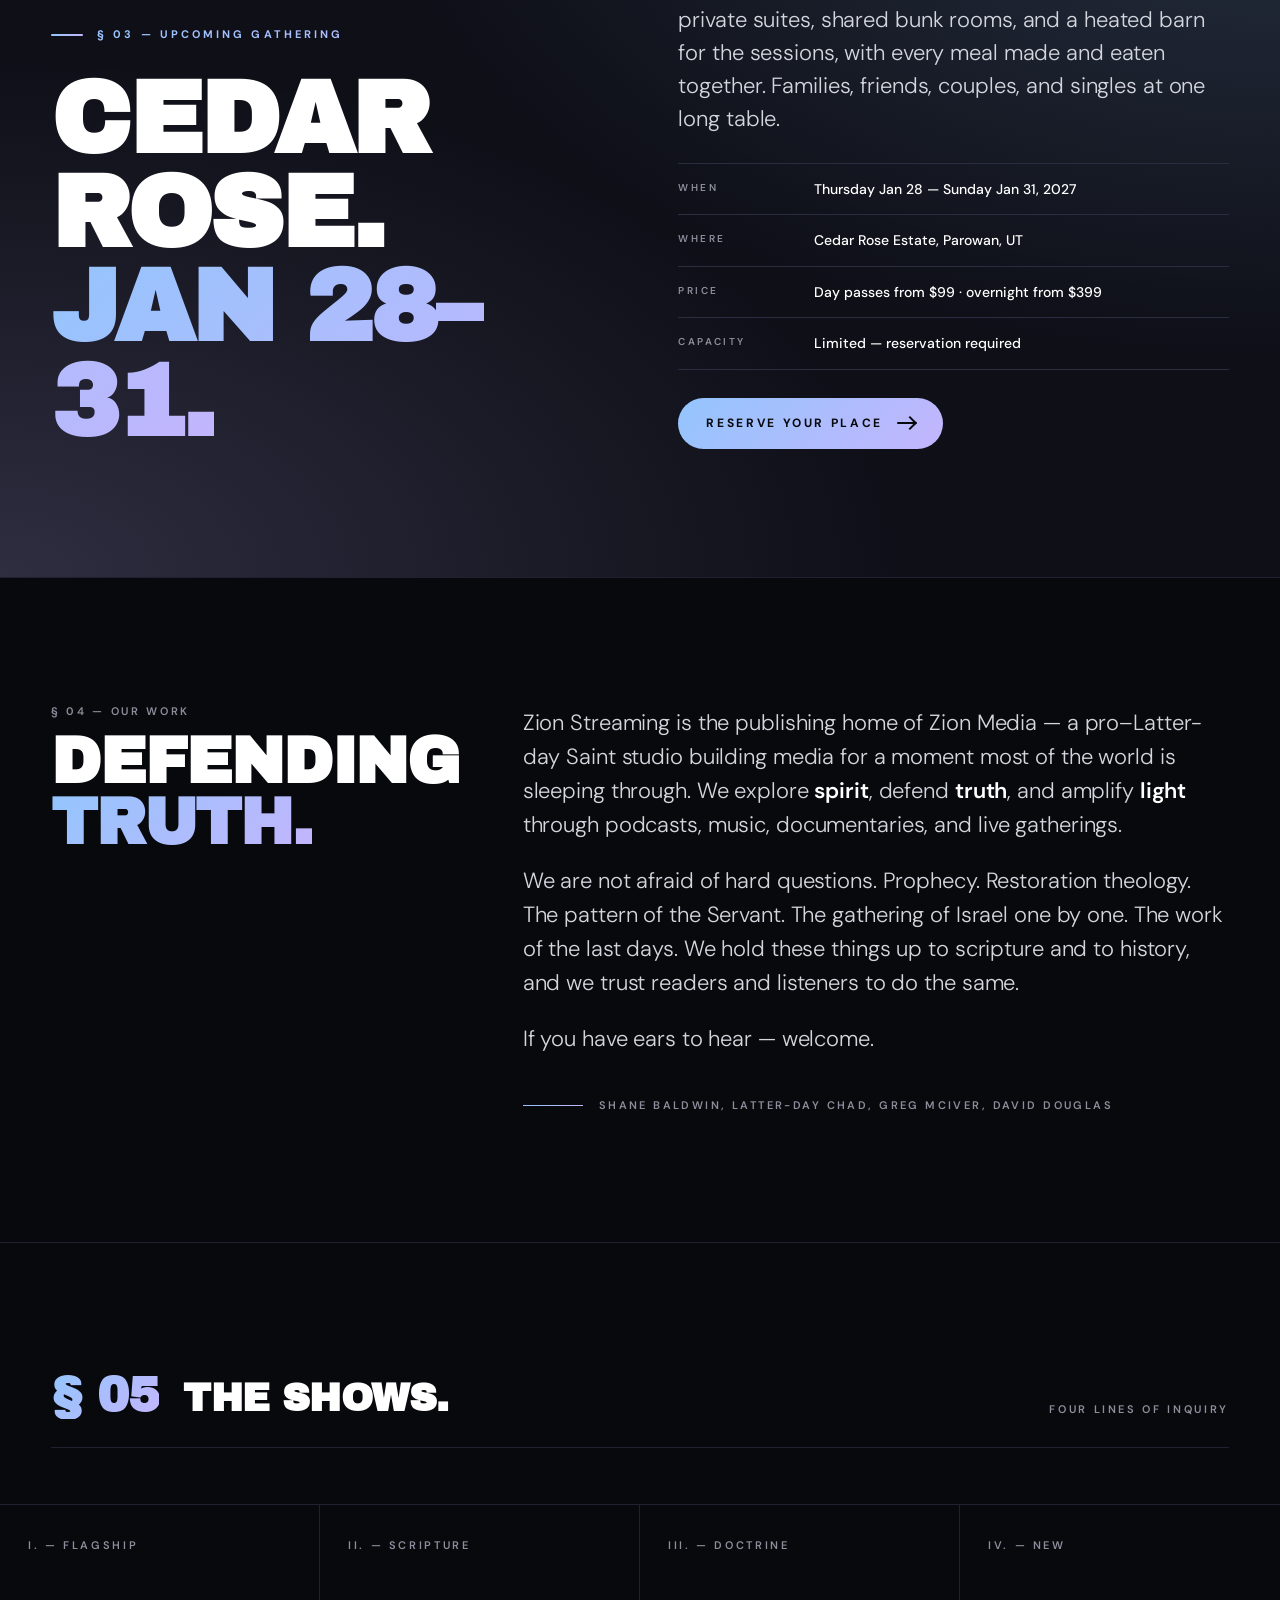
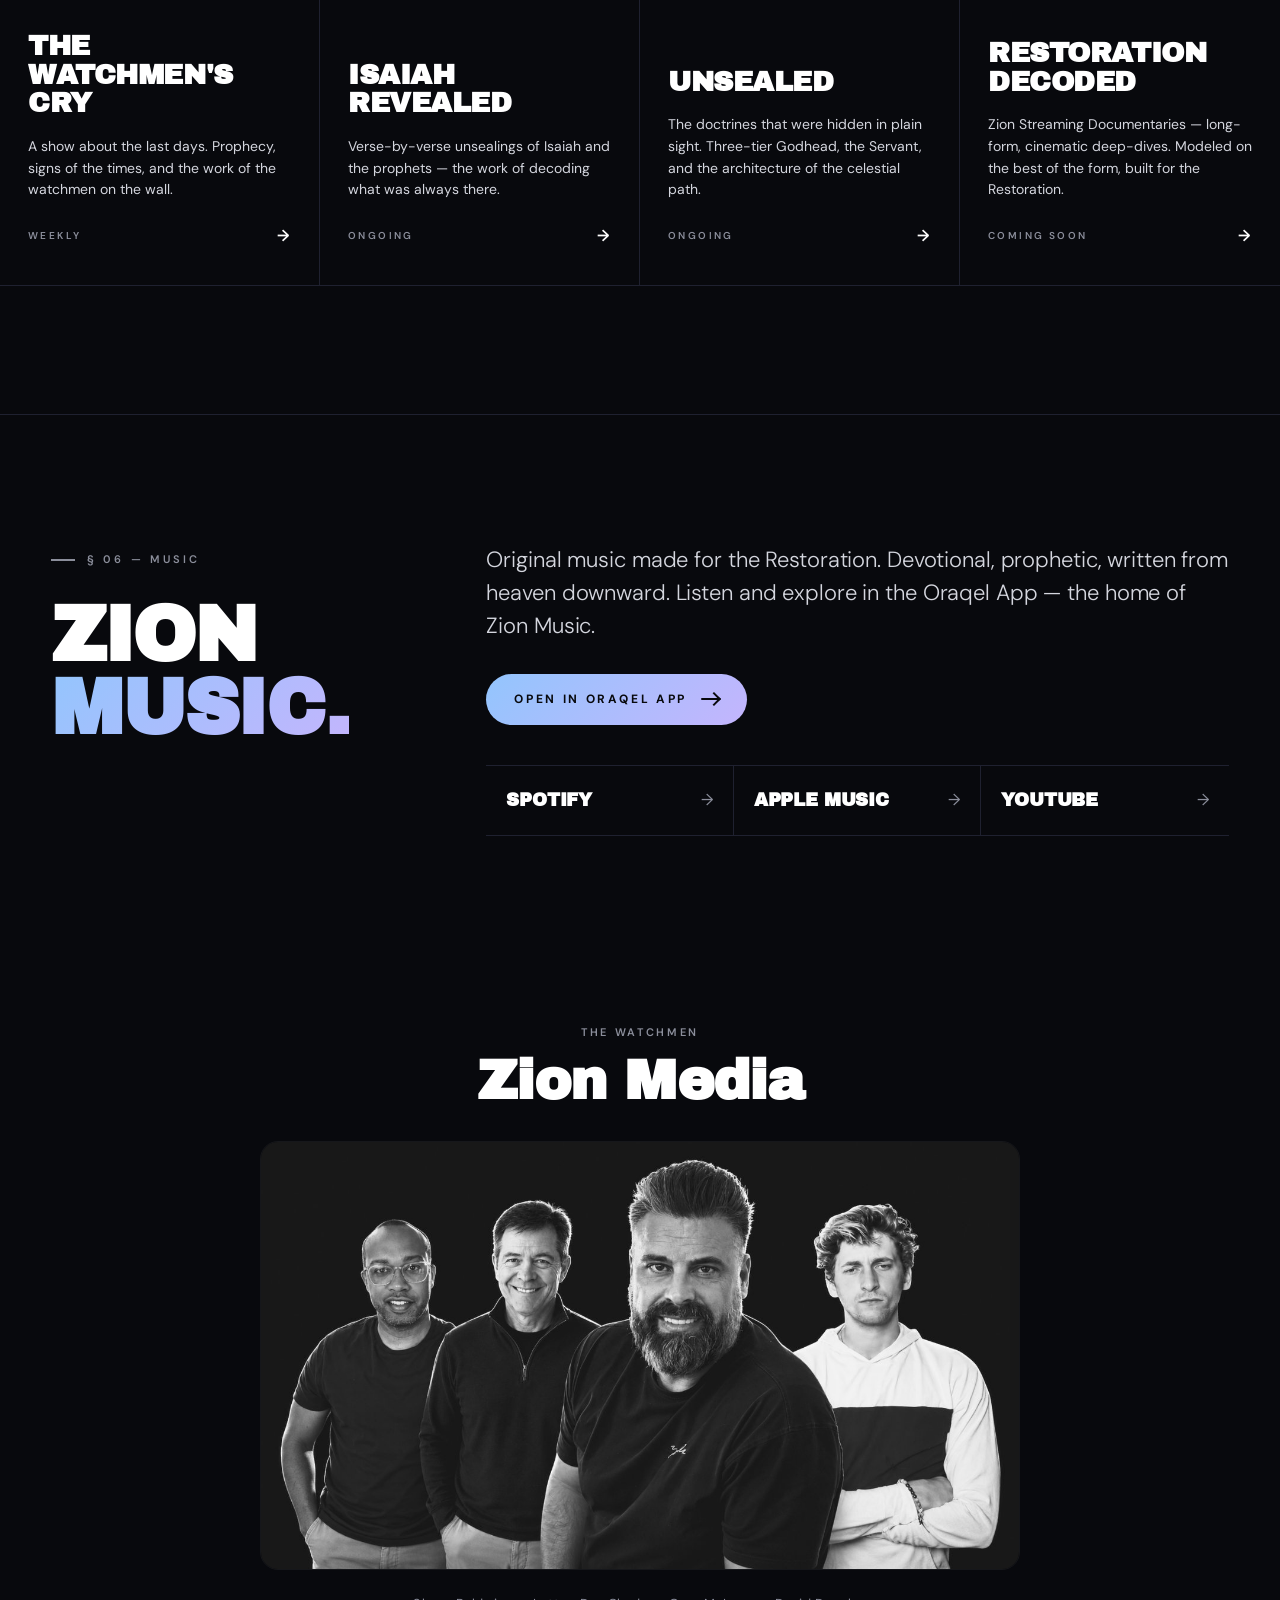
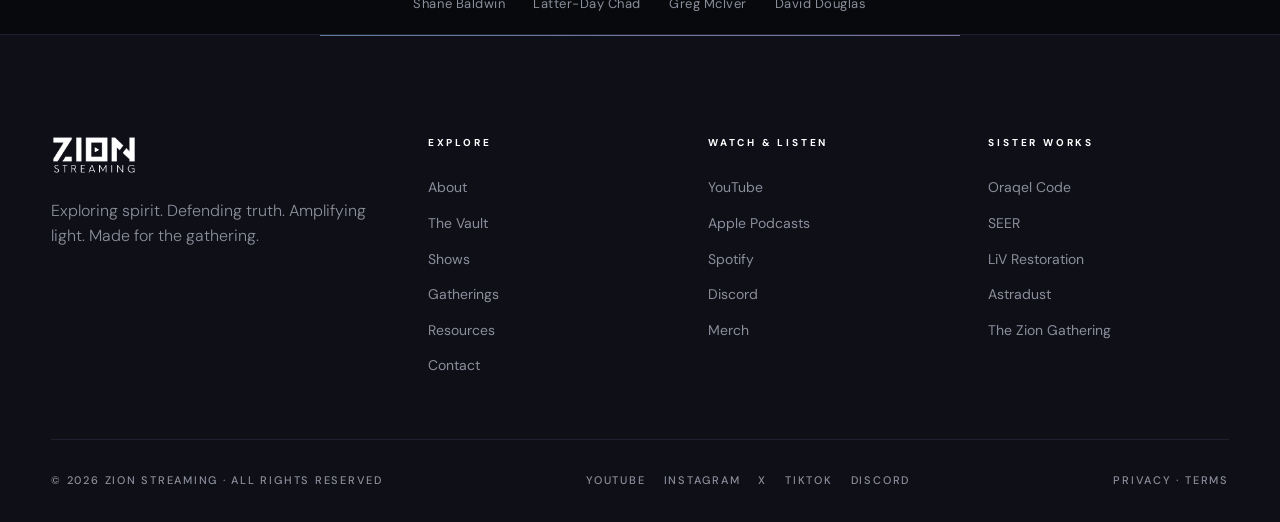
==== commit 55c7a0e4: "Promote Cedar Rose Gathering (Jan 28-31, 2027) on the homepage Replaces the past Bear Lake gathering" ====
--- a/index.html
+++ b/index.html
@@ -89,9 +89,9 @@
     <div class="hero__ctas">
       <div class="next-up">
         <span class="dot"></span>
-        Next gathering — Bear Lake, UT · May 22–25
-      </div>
-      <a href="https://www.theziongathering.com/upcoming" class="btn">
+        Next gathering — Cedar Rose, Parowan, UT · Jan 28–31
+      </div>
+      <a href="https://www.theziongathering.com/g/cedar-rose-2027" class="btn">
         Join the Gathering <span class="arrow"></span>
       </a>
       <a href="https://www.youtube.com/@ZionMedia_" class="btn btn--ghost">
@@ -259,24 +259,24 @@
     <div>
       <div class="gathering__eyebrow">§ 03 — Upcoming gathering</div>
       <h2 class="gathering__title">
-        Bear Lake.<br>
-        <em>May 22–25.</em>
+        Cedar Rose.<br>
+        <em>Jan 28–31.</em>
       </h2>
     </div>
 
     <div class="gathering__detail">
       <p class="gathering__copy">
-        Three days of teaching, music, fire, and community at Monster Mansion. A real gathering for the remnant — not a conference. Doors close when the cabin is full.
+        Four winter days in the Southern Utah mountains — private suites, shared bunk rooms, and a heated barn for the sessions, with every meal made and eaten together. Families, friends, couples, and singles at one long table.
       </p>
 
       <dl class="gathering__rows">
-        <div class="gathering__row"><dt>When</dt><dd>Friday May 22 — Monday May 25, 2026</dd></div>
-        <div class="gathering__row"><dt>Where</dt><dd>Monster Mansion, Bear Lake, UT</dd></div>
-        <div class="gathering__row"><dt>Hosts</dt><dd>Shane Baldwin, Latter-Day Chad, Greg McIver, David Douglas</dd></div>
+        <div class="gathering__row"><dt>When</dt><dd>Thursday Jan 28 — Sunday Jan 31, 2027</dd></div>
+        <div class="gathering__row"><dt>Where</dt><dd>Cedar Rose Estate, Parowan, UT</dd></div>
+        <div class="gathering__row"><dt>Price</dt><dd>Day passes from $99 · overnight from $399</dd></div>
         <div class="gathering__row"><dt>Capacity</dt><dd>Limited — reservation required</dd></div>
       </dl>
 
-      <a href="https://www.theziongathering.com/upcoming" class="btn">
+      <a href="https://www.theziongathering.com/g/cedar-rose-2027" class="btn">
         Reserve your place <span class="arrow"></span>
       </a>
     </div>
--- a/styles.css
+++ b/styles.css
@@ -563,7 +563,7 @@
 .hero__inner {
   max-width: var(--max);
   margin: 0 auto;
-  padding: clamp(40px, 6vw, 80px) var(--gutter) clamp(60px, 8vw, 120px);
+  padding: clamp(28px, 3.5vw, 48px) var(--gutter) clamp(44px, 5vw, 72px);
   position: relative;
 }
 
@@ -572,17 +572,17 @@
   grid-template-columns: 1fr auto 1fr;
   gap: 20px;
   align-items: center;
-  padding-bottom: 24px;
+  padding-bottom: 18px;
   border-bottom: var(--rule);
-  margin-bottom: clamp(48px, 6vw, 88px);
-  font-size: 11px;
-  letter-spacing: 0.24em;
+  margin-bottom: clamp(28px, 3.5vw, 48px);
+  font-size: 17px;
+  letter-spacing: 0.14em;
   text-transform: uppercase;
   color: var(--text-mute);
   font-weight: 600;
 }
 
-.hero__masthead .center { text-align: center; font-size: 11px; color: var(--text); }
+.hero__masthead .center { text-align: center; font-size: 17px; color: var(--text); }
 .hero__masthead .right { text-align: right; }
 
 @media (max-width: 700px) {
@@ -593,11 +593,11 @@
 .hero__headline {
   font-family: var(--display);
   font-weight: 900;
-  font-size: clamp(56px, 13vw, 210px);
-  line-height: 0.86;
+  font-size: clamp(52px, 9vw, 136px);
+  line-height: 0.88;
   letter-spacing: -0.035em;
   text-transform: uppercase;
-  margin-bottom: clamp(32px, 4vw, 56px);
+  margin-bottom: clamp(24px, 3vw, 40px);
   position: relative;
 }
 
@@ -612,13 +612,13 @@
 
 .hero__grid {
   display: grid;
-  grid-template-columns: 1.4fr 1fr;
-  gap: clamp(40px, 6vw, 96px);
-  align-items: end;
+  grid-template-columns: minmax(0, 1.1fr) minmax(0, 1fr);
+  gap: clamp(32px, 5vw, 80px);
+  align-items: center;
 }
 
 @media (max-width: 900px) {
-  .hero__grid { grid-template-columns: 1fr; gap: 40px; }
+  .hero__grid { grid-template-columns: 1fr; gap: 28px; }
 }
 
 .hero__lede {
@@ -638,15 +638,20 @@
 }
 
 .hero__meta {
-  display: flex;
-  flex-direction: column;
+  display: grid;
+  grid-template-columns: repeat(3, minmax(0, 1fr));
   gap: 24px;
-  padding-bottom: 8px;
 }
 
 .hero__meta .stat {
   border-top: var(--rule-bright);
   padding-top: 14px;
+}
+
+@media (max-width: 560px) {
+  .hero__meta { grid-template-columns: 1fr; gap: 14px; }
+  .hero__meta .stat { display: flex; align-items: baseline; gap: 16px; padding-top: 12px; }
+  .hero__meta .stat__label { margin-top: 0; }
 }
 
 .hero__meta .stat__num {
@@ -663,8 +668,9 @@
 }
 
 .hero__meta .stat__label {
-  font-size: 10px;
-  letter-spacing: 0.24em;
+  font-size: 17px;
+  line-height: 1.3;
+  letter-spacing: 0.08em;
   text-transform: uppercase;
   color: var(--text-mute);
   margin-top: 6px;
@@ -672,18 +678,18 @@
 }
 
 .hero__ctas {
-  margin-top: clamp(48px, 6vw, 80px);
+  margin-top: clamp(32px, 4vw, 52px);
   display: flex;
   gap: 14px;
   flex-wrap: wrap;
   align-items: center;
-  padding-top: 32px;
+  padding-top: 24px;
   border-top: var(--rule);
 }
 
 .hero__ctas .next-up {
-  font-size: 11px;
-  letter-spacing: 0.22em;
+  font-size: 17px;
+  letter-spacing: 0.12em;
   text-transform: uppercase;
   font-weight: 600;
   color: var(--text-mute);
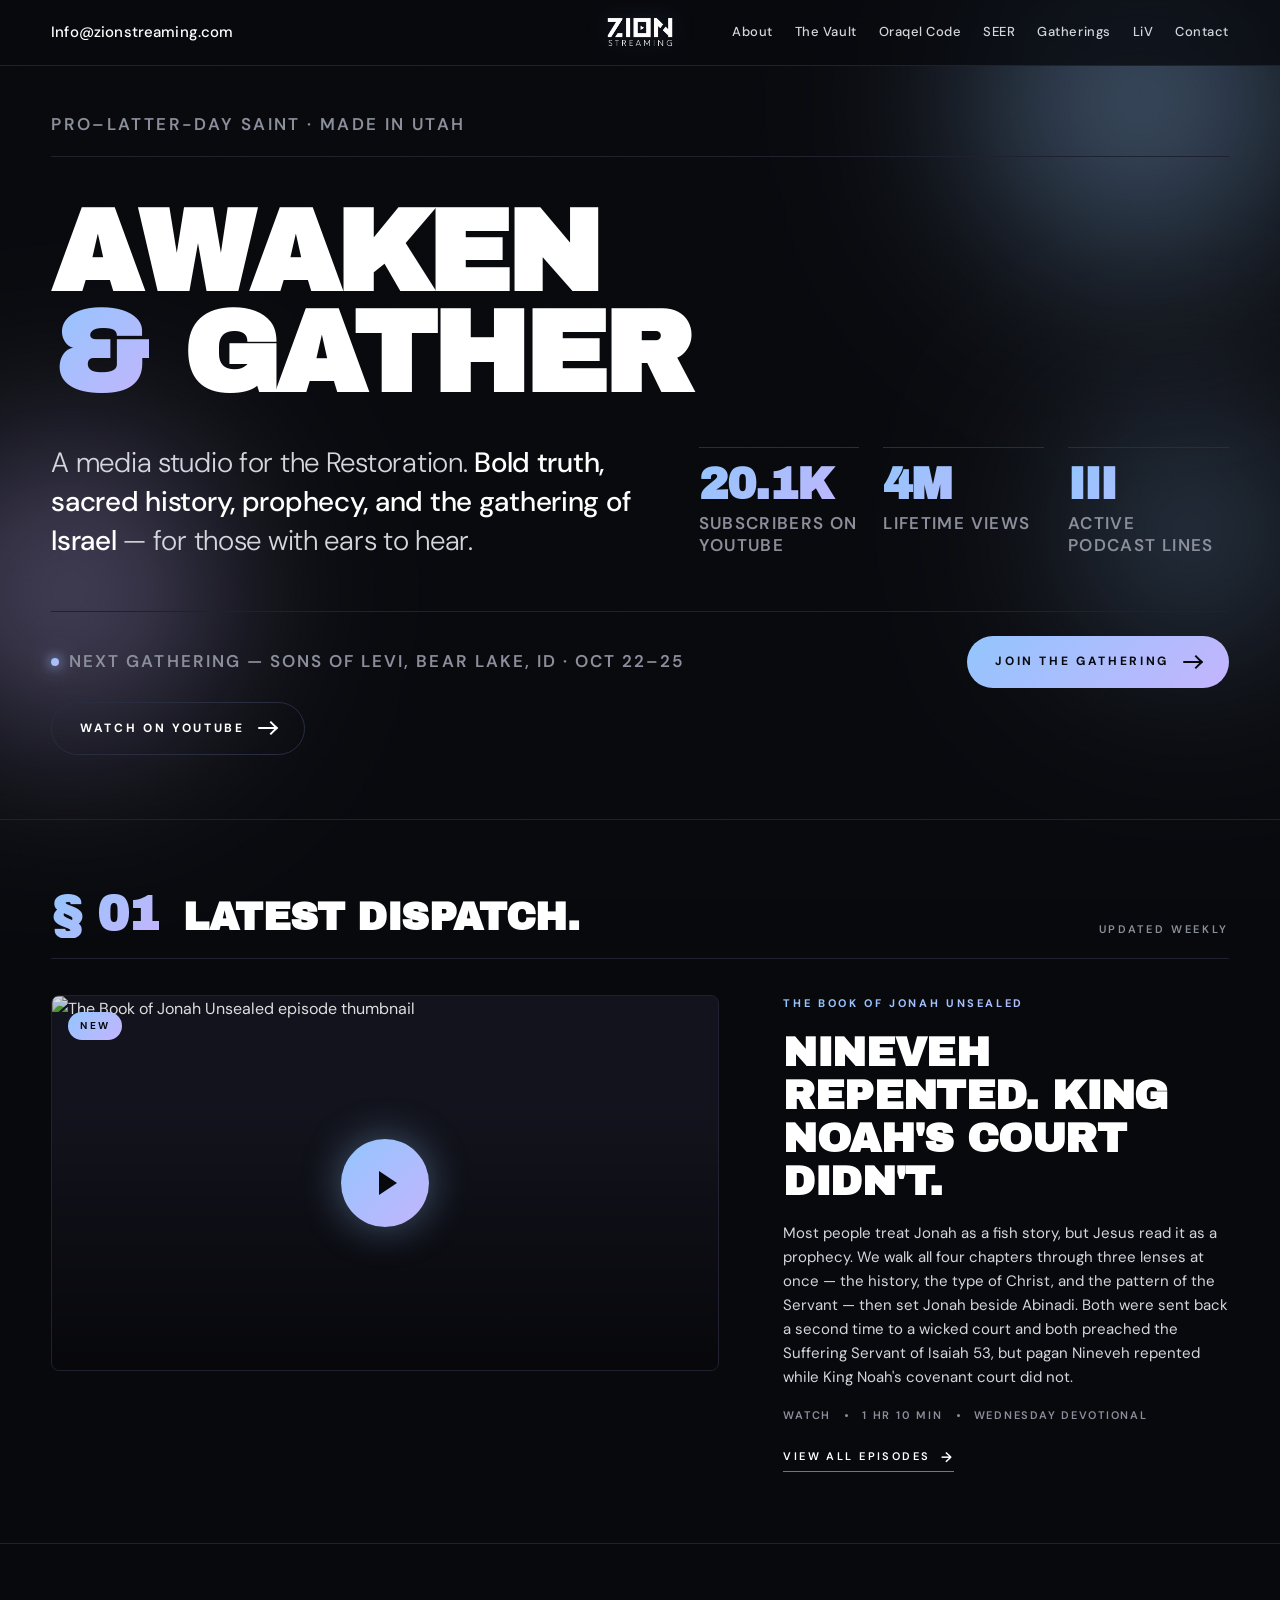
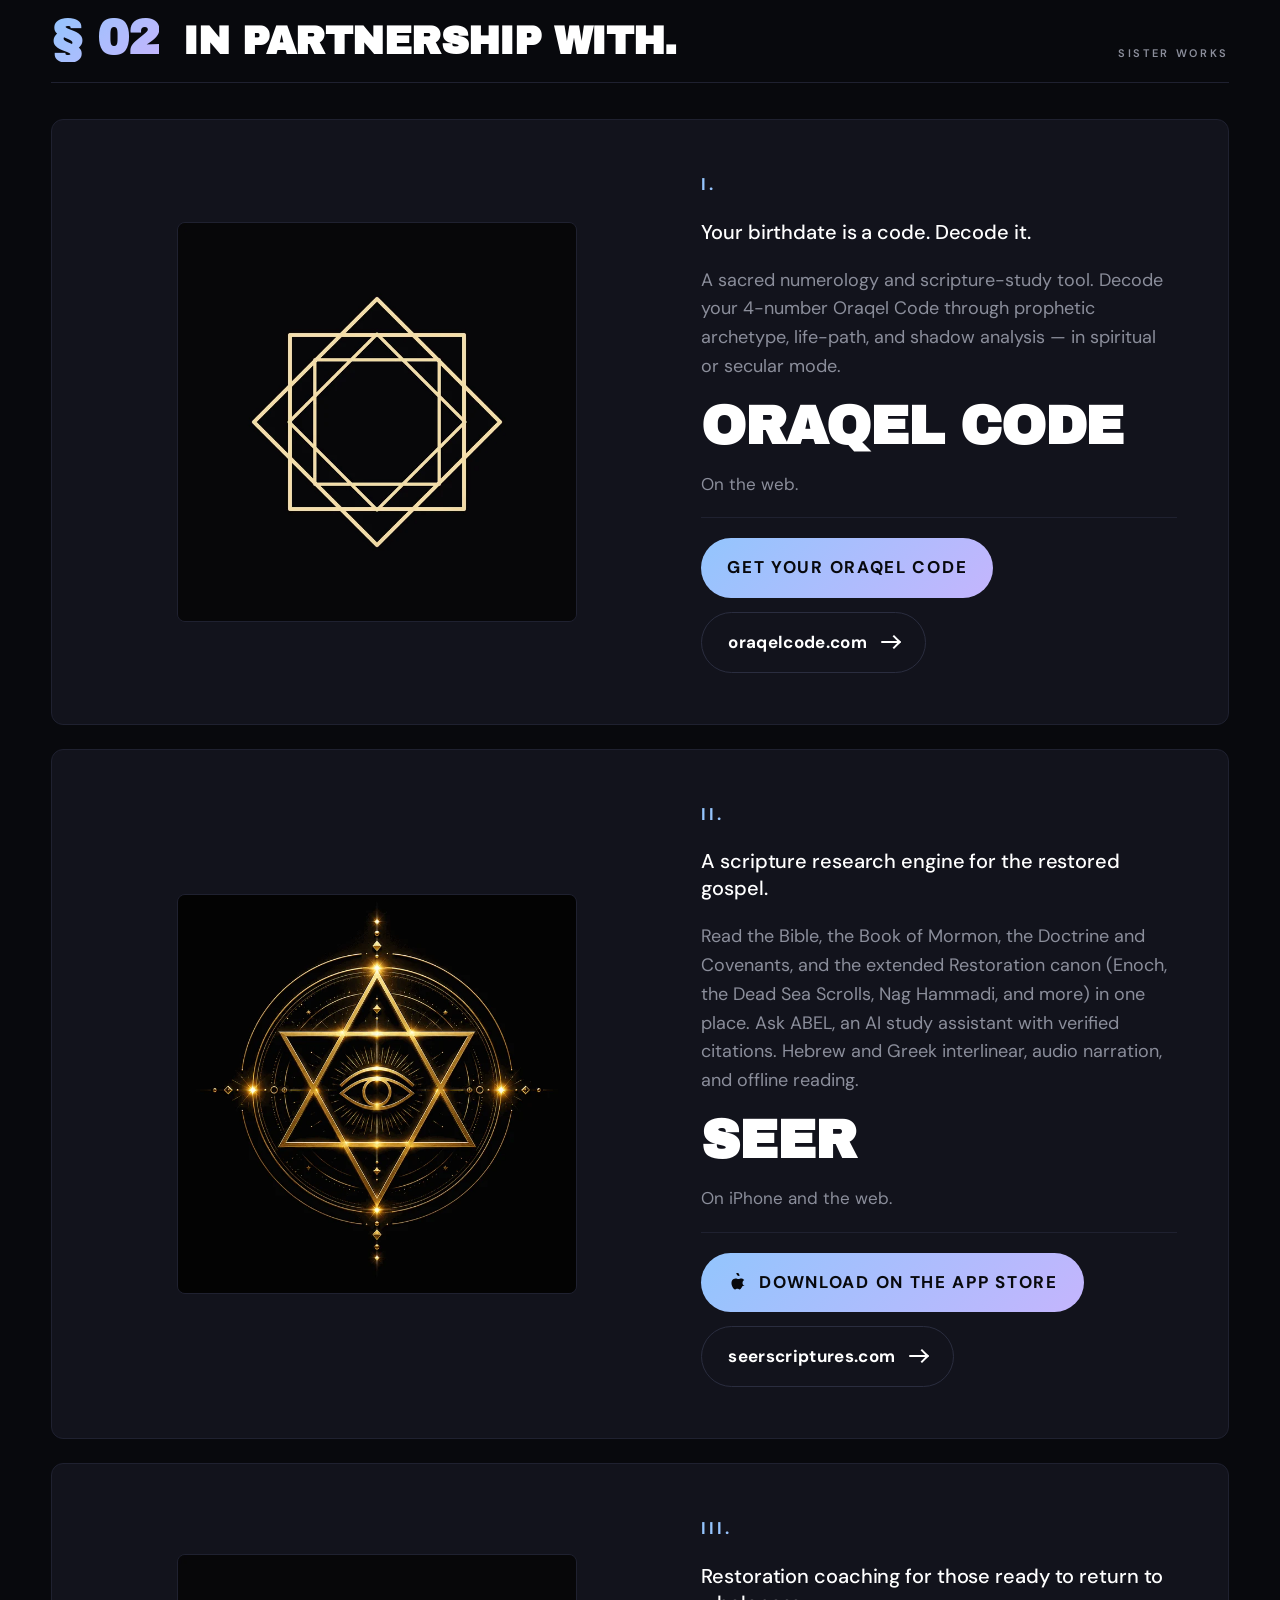
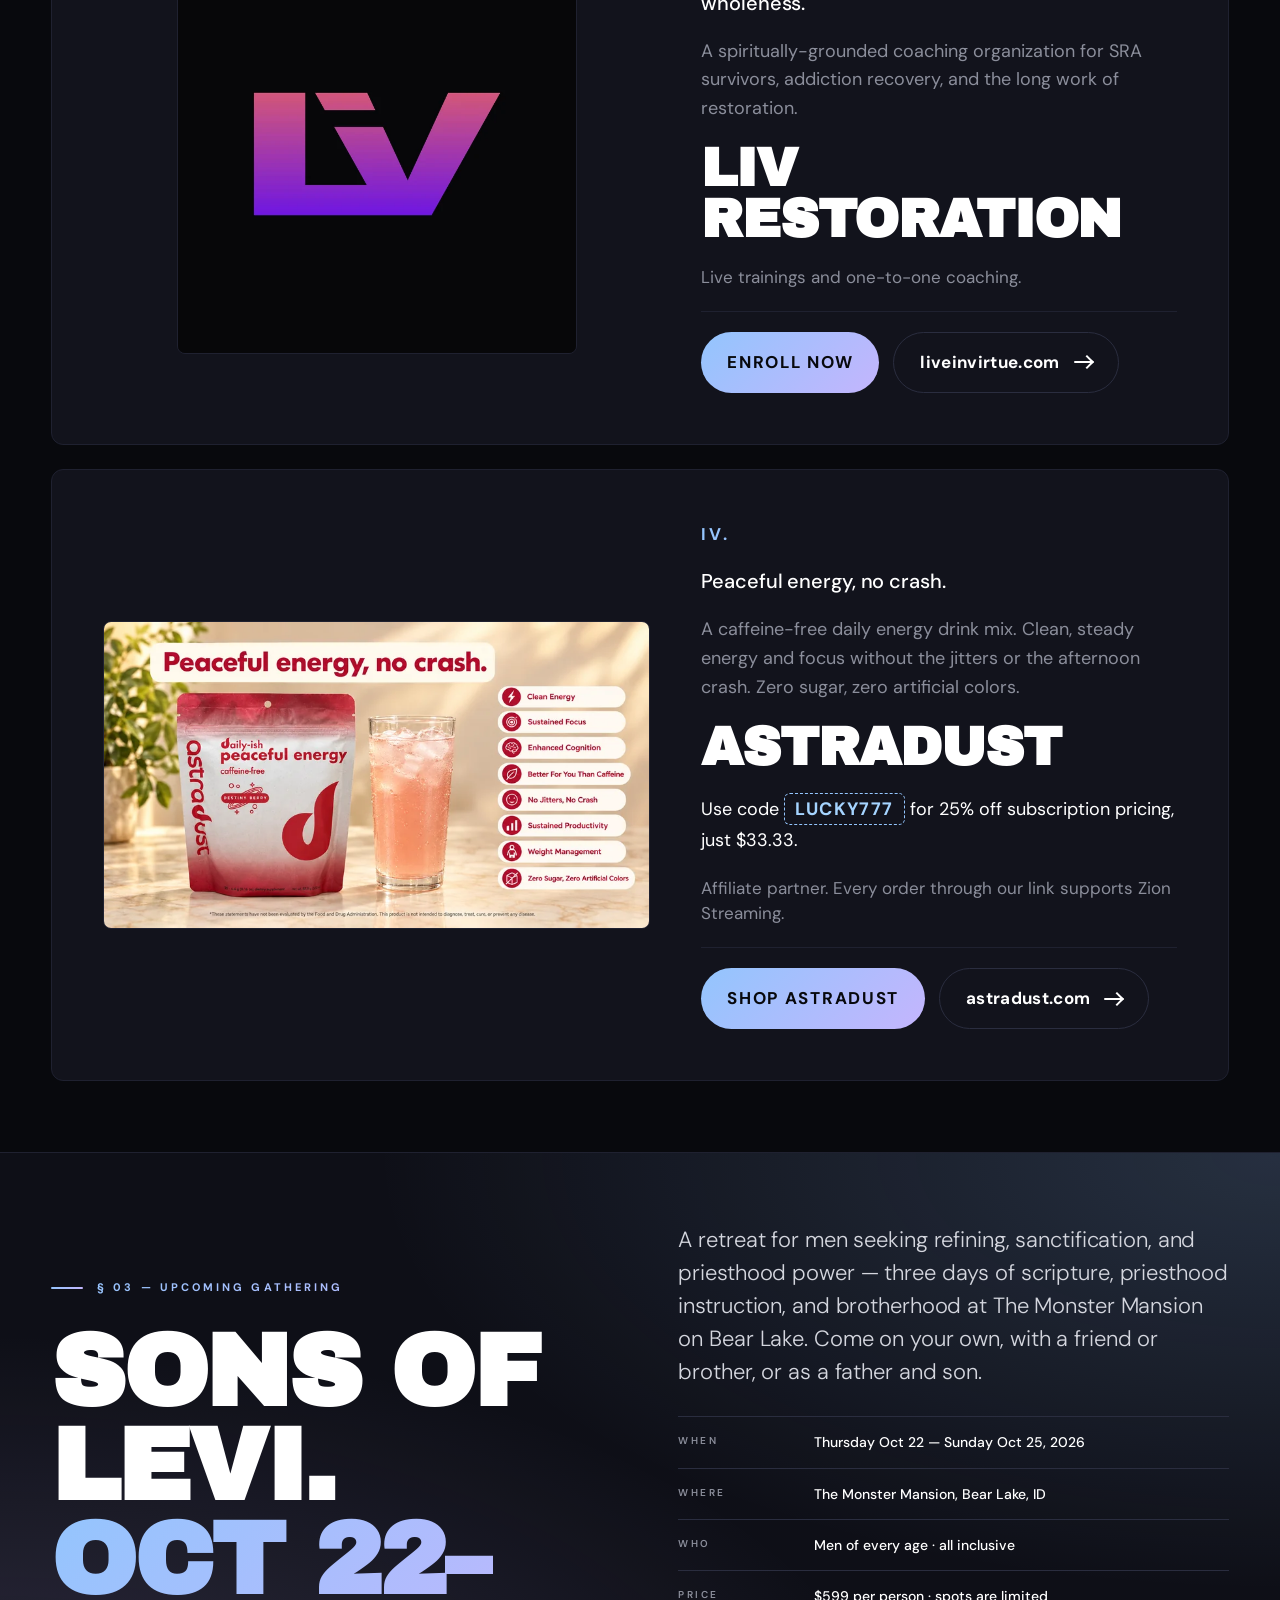
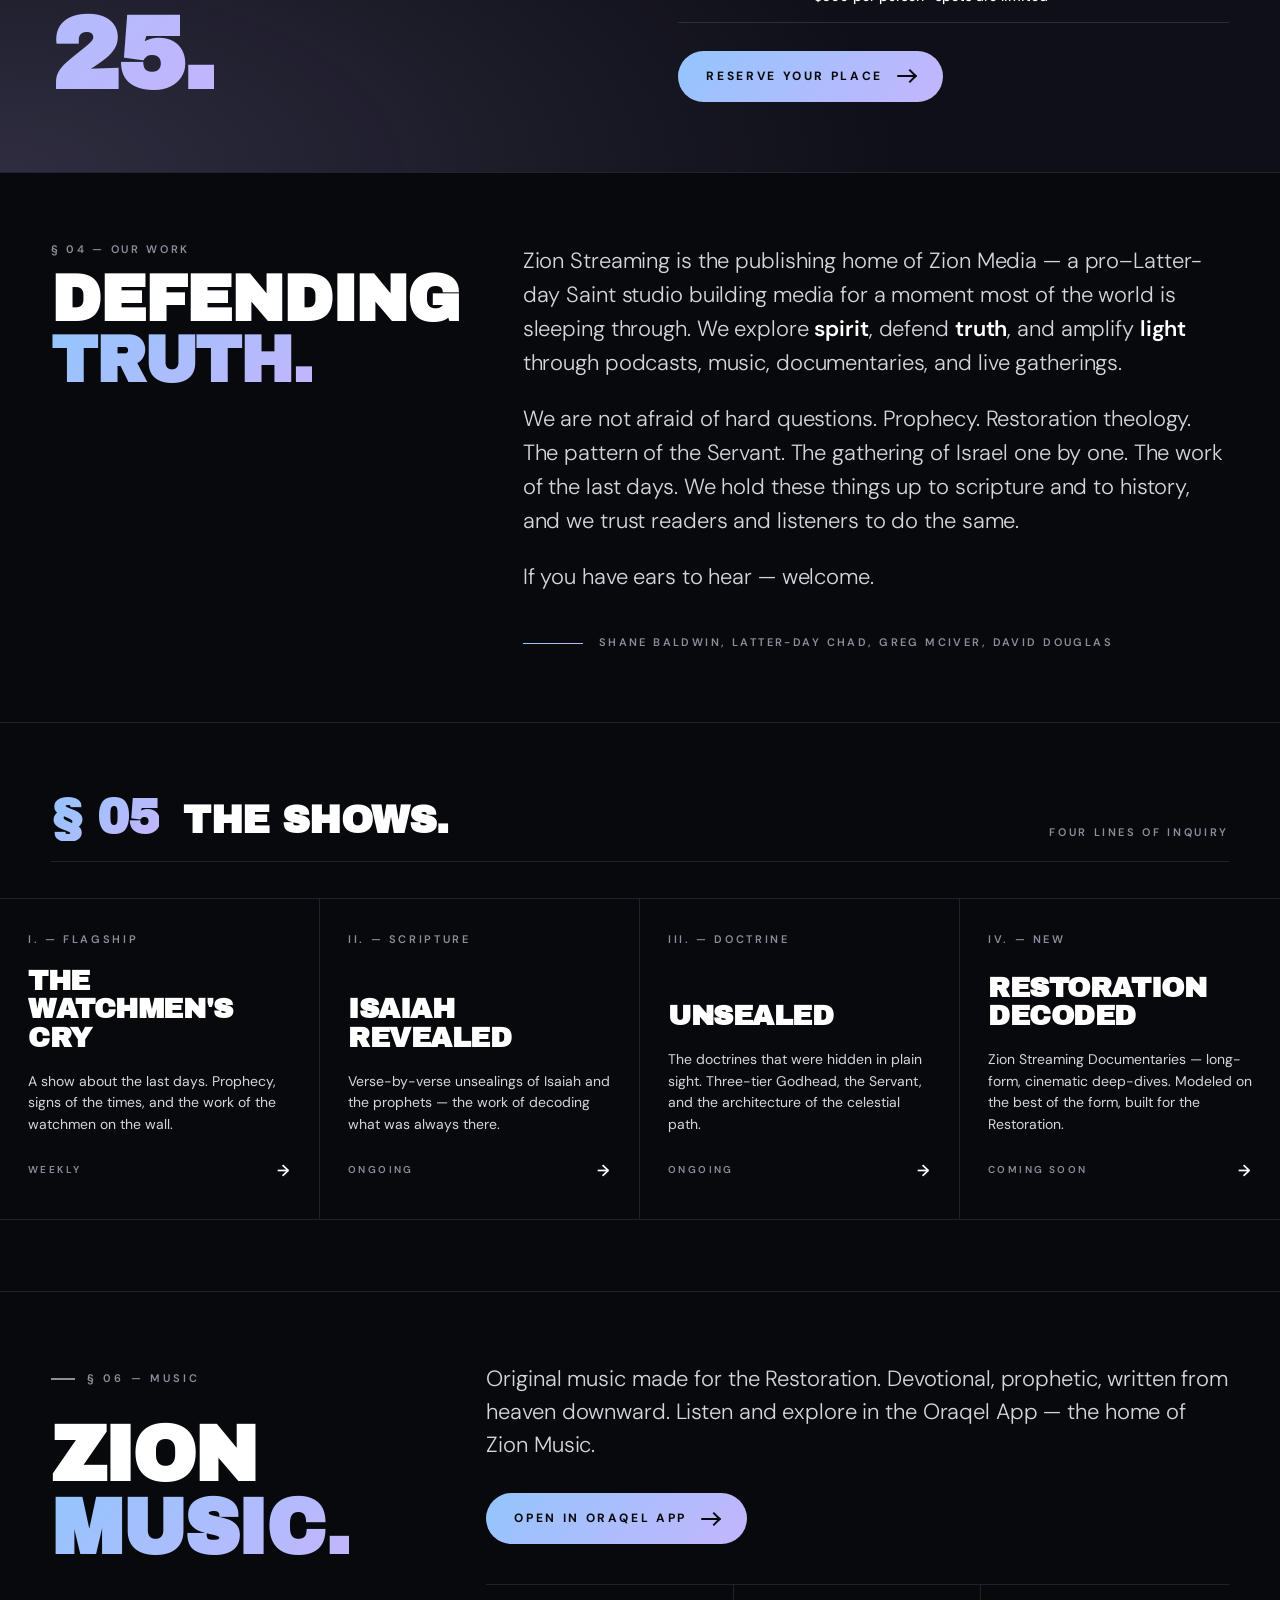
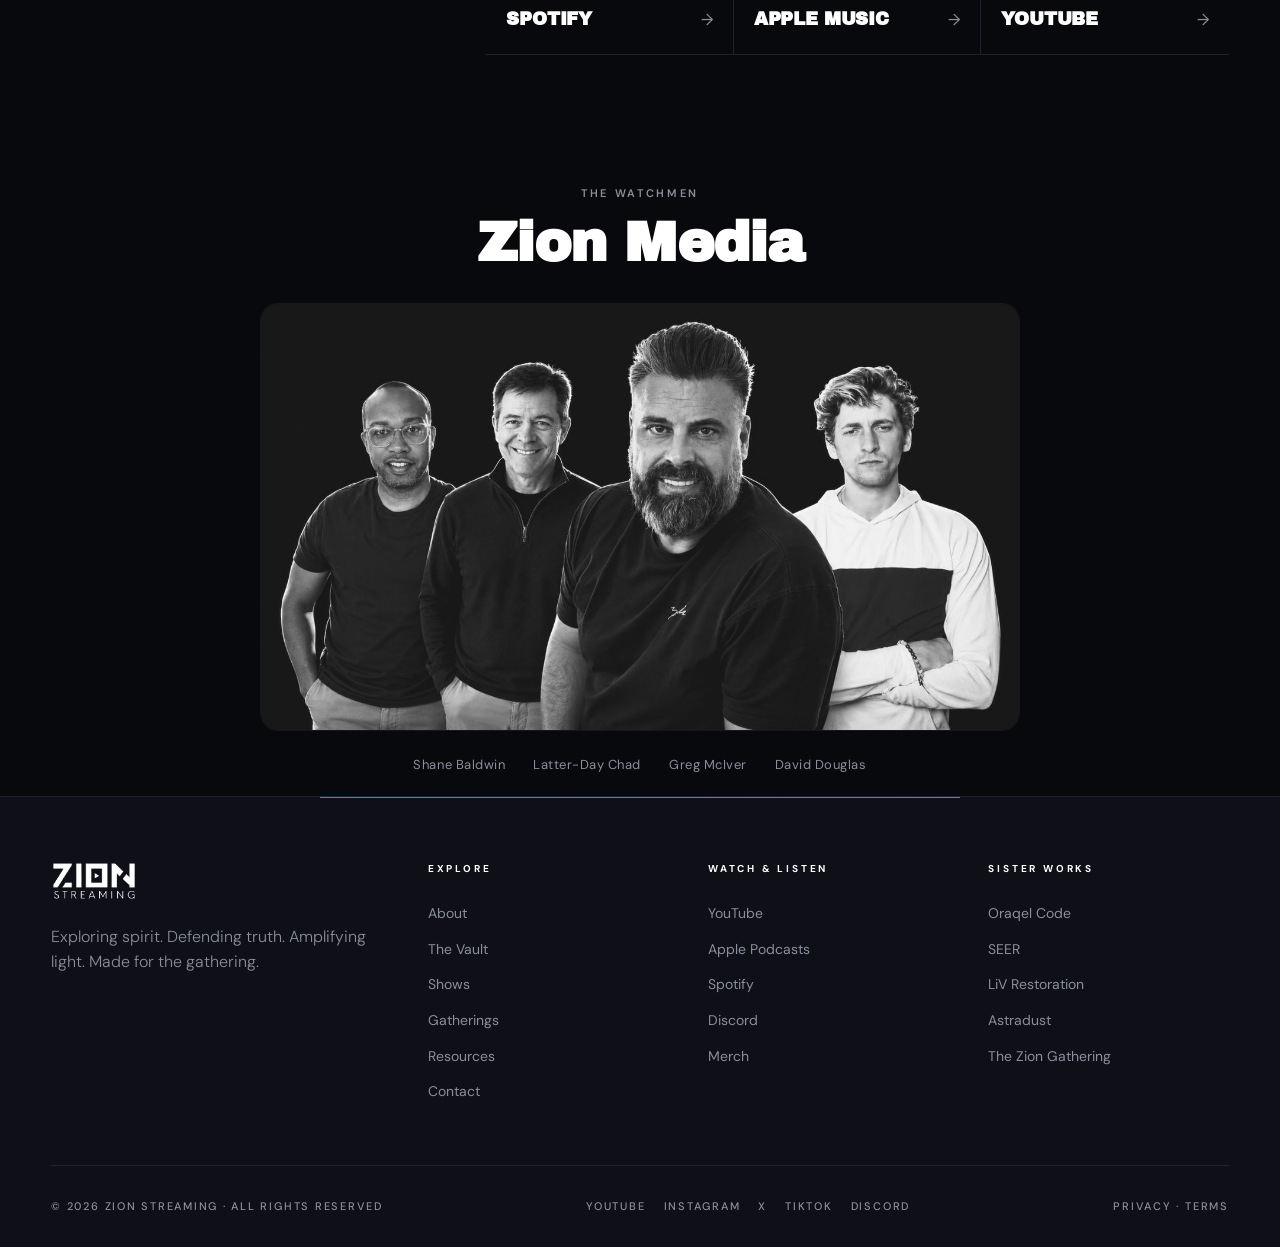
==== commit 1c4756dc: "Promote Sons of Levi (Oct 22-25) and tighten section spacing - Next gathering is now Sons of Levi at" ====
--- a/index.html
+++ b/index.html
@@ -89,9 +89,9 @@
     <div class="hero__ctas">
       <div class="next-up">
         <span class="dot"></span>
-        Next gathering — Cedar Rose, Parowan, UT · Jan 28–31
-      </div>
-      <a href="https://www.theziongathering.com/g/cedar-rose-2027" class="btn">
+        Next gathering — Sons of Levi, Bear Lake, ID · Oct 22–25
+      </div>
+      <a href="https://www.theziongathering.com/g/sons-of-levi-bear-lake-2026" class="btn">
         Join the Gathering <span class="arrow"></span>
       </a>
       <a href="https://www.youtube.com/@ZionMedia_" class="btn btn--ghost">
@@ -259,24 +259,24 @@
     <div>
       <div class="gathering__eyebrow">§ 03 — Upcoming gathering</div>
       <h2 class="gathering__title">
-        Cedar Rose.<br>
-        <em>Jan 28–31.</em>
+        Sons of Levi.<br>
+        <em>Oct 22–25.</em>
       </h2>
     </div>
 
     <div class="gathering__detail">
       <p class="gathering__copy">
-        Four winter days in the Southern Utah mountains — private suites, shared bunk rooms, and a heated barn for the sessions, with every meal made and eaten together. Families, friends, couples, and singles at one long table.
+        A retreat for men seeking refining, sanctification, and priesthood power — three days of scripture, priesthood instruction, and brotherhood at The Monster Mansion on Bear Lake. Come on your own, with a friend or brother, or as a father and son.
       </p>
 
       <dl class="gathering__rows">
-        <div class="gathering__row"><dt>When</dt><dd>Thursday Jan 28 — Sunday Jan 31, 2027</dd></div>
-        <div class="gathering__row"><dt>Where</dt><dd>Cedar Rose Estate, Parowan, UT</dd></div>
-        <div class="gathering__row"><dt>Price</dt><dd>Day passes from $99 · overnight from $399</dd></div>
-        <div class="gathering__row"><dt>Capacity</dt><dd>Limited — reservation required</dd></div>
+        <div class="gathering__row"><dt>When</dt><dd>Thursday Oct 22 — Sunday Oct 25, 2026</dd></div>
+        <div class="gathering__row"><dt>Where</dt><dd>The Monster Mansion, Bear Lake, ID</dd></div>
+        <div class="gathering__row"><dt>Who</dt><dd>Men of every age · all inclusive</dd></div>
+        <div class="gathering__row"><dt>Price</dt><dd>$599 per person · spots are limited</dd></div>
       </dl>
 
-      <a href="https://www.theziongathering.com/g/cedar-rose-2027" class="btn">
+      <a href="https://www.theziongathering.com/g/sons-of-levi-bear-lake-2026" class="btn">
         Reserve your place <span class="arrow"></span>
       </a>
     </div>
--- a/styles.css
+++ b/styles.css
@@ -40,7 +40,7 @@
   --max:          1400px;
   --reading:      720px;
   --gutter:       clamp(20px, 4vw, 56px);
-  --section-y:    clamp(80px, 10vw, 160px);
+  --section-y:    clamp(52px, 5.5vw, 84px);
 
   /* Borders */
   --rule:         1px solid var(--border);
@@ -417,8 +417,8 @@
   align-items: baseline;
   justify-content: space-between;
   gap: 24px;
-  padding-bottom: 28px;
-  margin-bottom: 56px;
+  padding-bottom: 20px;
+  margin-bottom: 36px;
   border-bottom: var(--rule);
   flex-wrap: wrap;
 }
@@ -956,7 +956,7 @@
   display: flex;
   flex-direction: column;
   gap: 18px;
-  min-height: 380px;
+  min-height: 300px;
   transition: background 0.3s ease;
   position: relative;
   overflow: hidden;
@@ -983,7 +983,7 @@
 }
 
 @media (max-width: 560px) {
-  .show-card { border-right: 0; }
+  .show-card { border-right: 0; min-height: 0; }
   .show-card:not(:last-child) { border-bottom: var(--rule); }
 }
 
@@ -1052,7 +1052,7 @@
    ============================================================ */
 
 .gathering {
-  padding: clamp(80px, 10vw, 160px) 0;
+  padding: var(--section-y) 0;
   position: relative;
   overflow: hidden;
   border-top: var(--rule);
@@ -1171,8 +1171,7 @@
 .spotlight {
   display: grid;
   grid-template-columns: 1fr;
-  gap: 28px;
-  margin-bottom: 56px;
+  gap: 24px;
 }
 
 @media (max-width: 900px) { .spotlight { gap: 20px; } }
@@ -1522,7 +1521,7 @@
 .footer {
   background: var(--bg-soft);
   color: var(--text);
-  padding: clamp(60px, 8vw, 100px) 0 32px;
+  padding: clamp(44px, 5vw, 72px) 0 32px;
   border-top: var(--rule);
   position: relative;
   overflow: hidden;
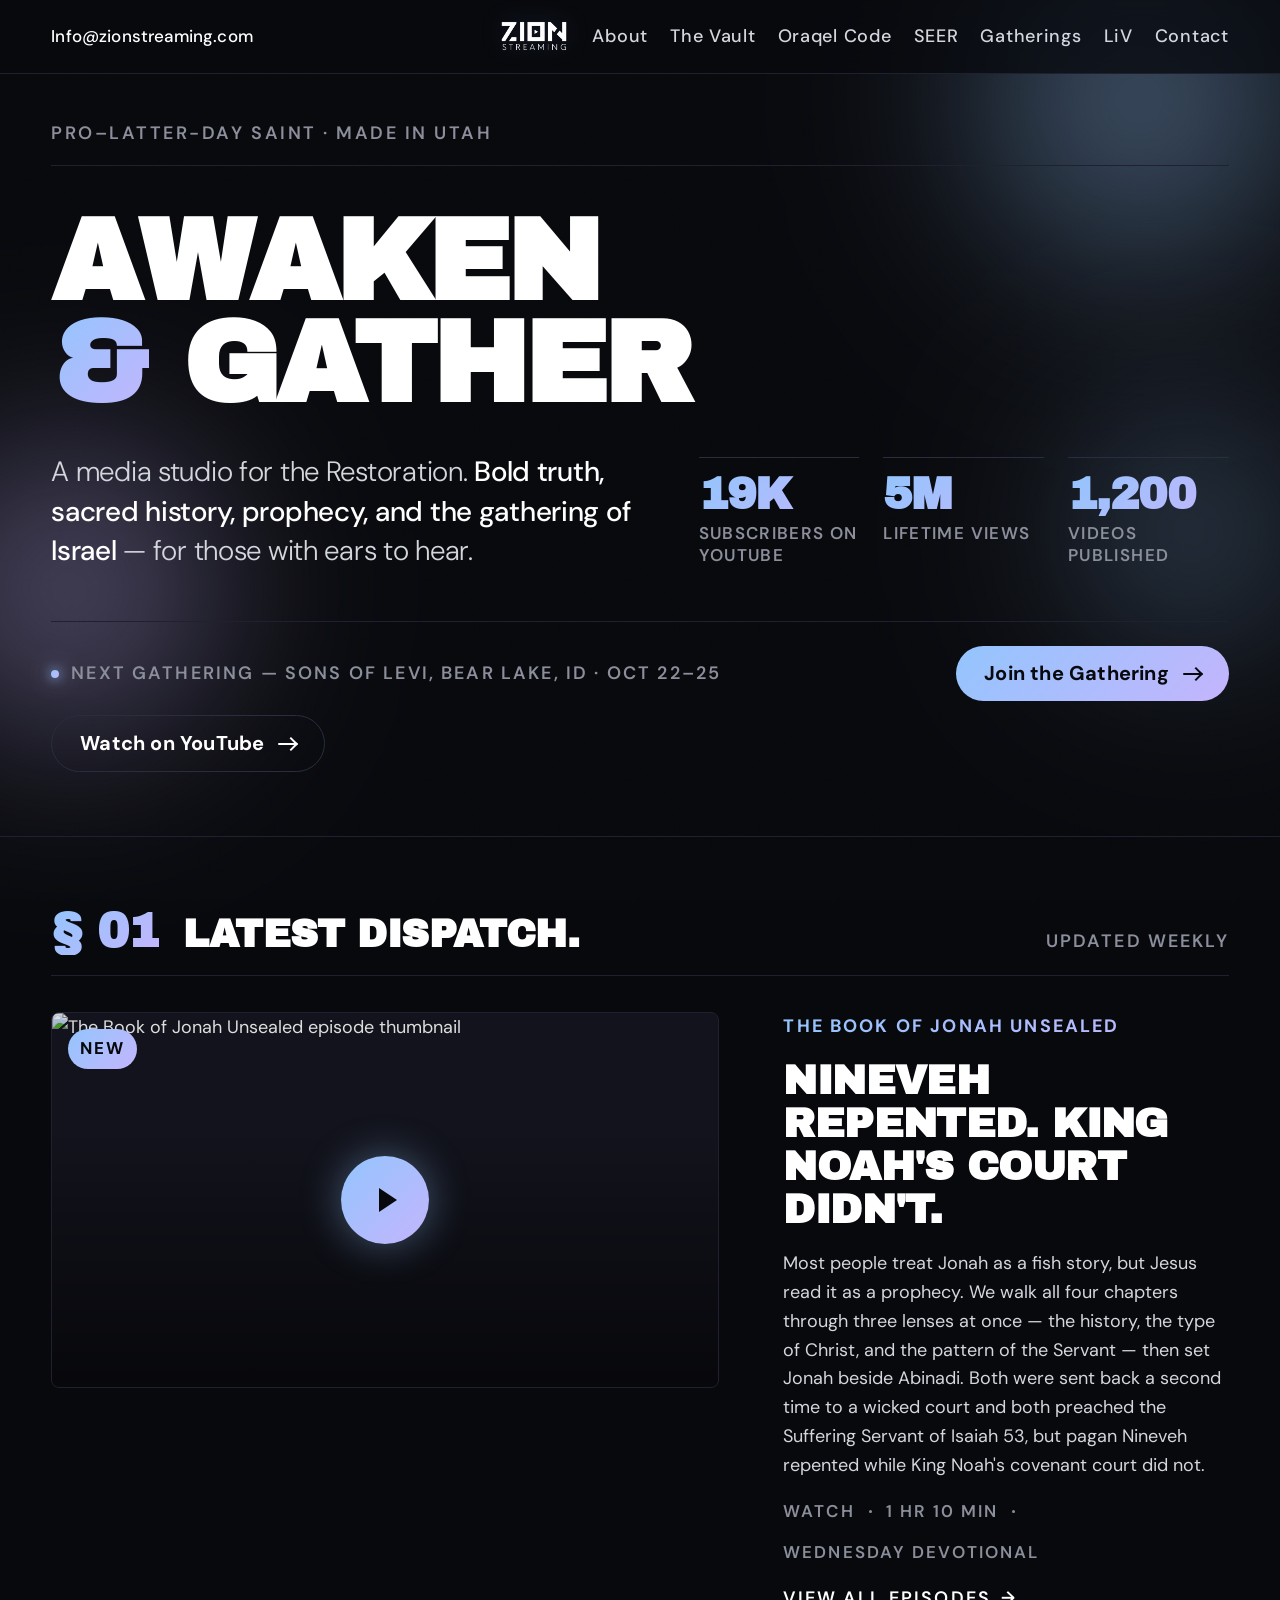
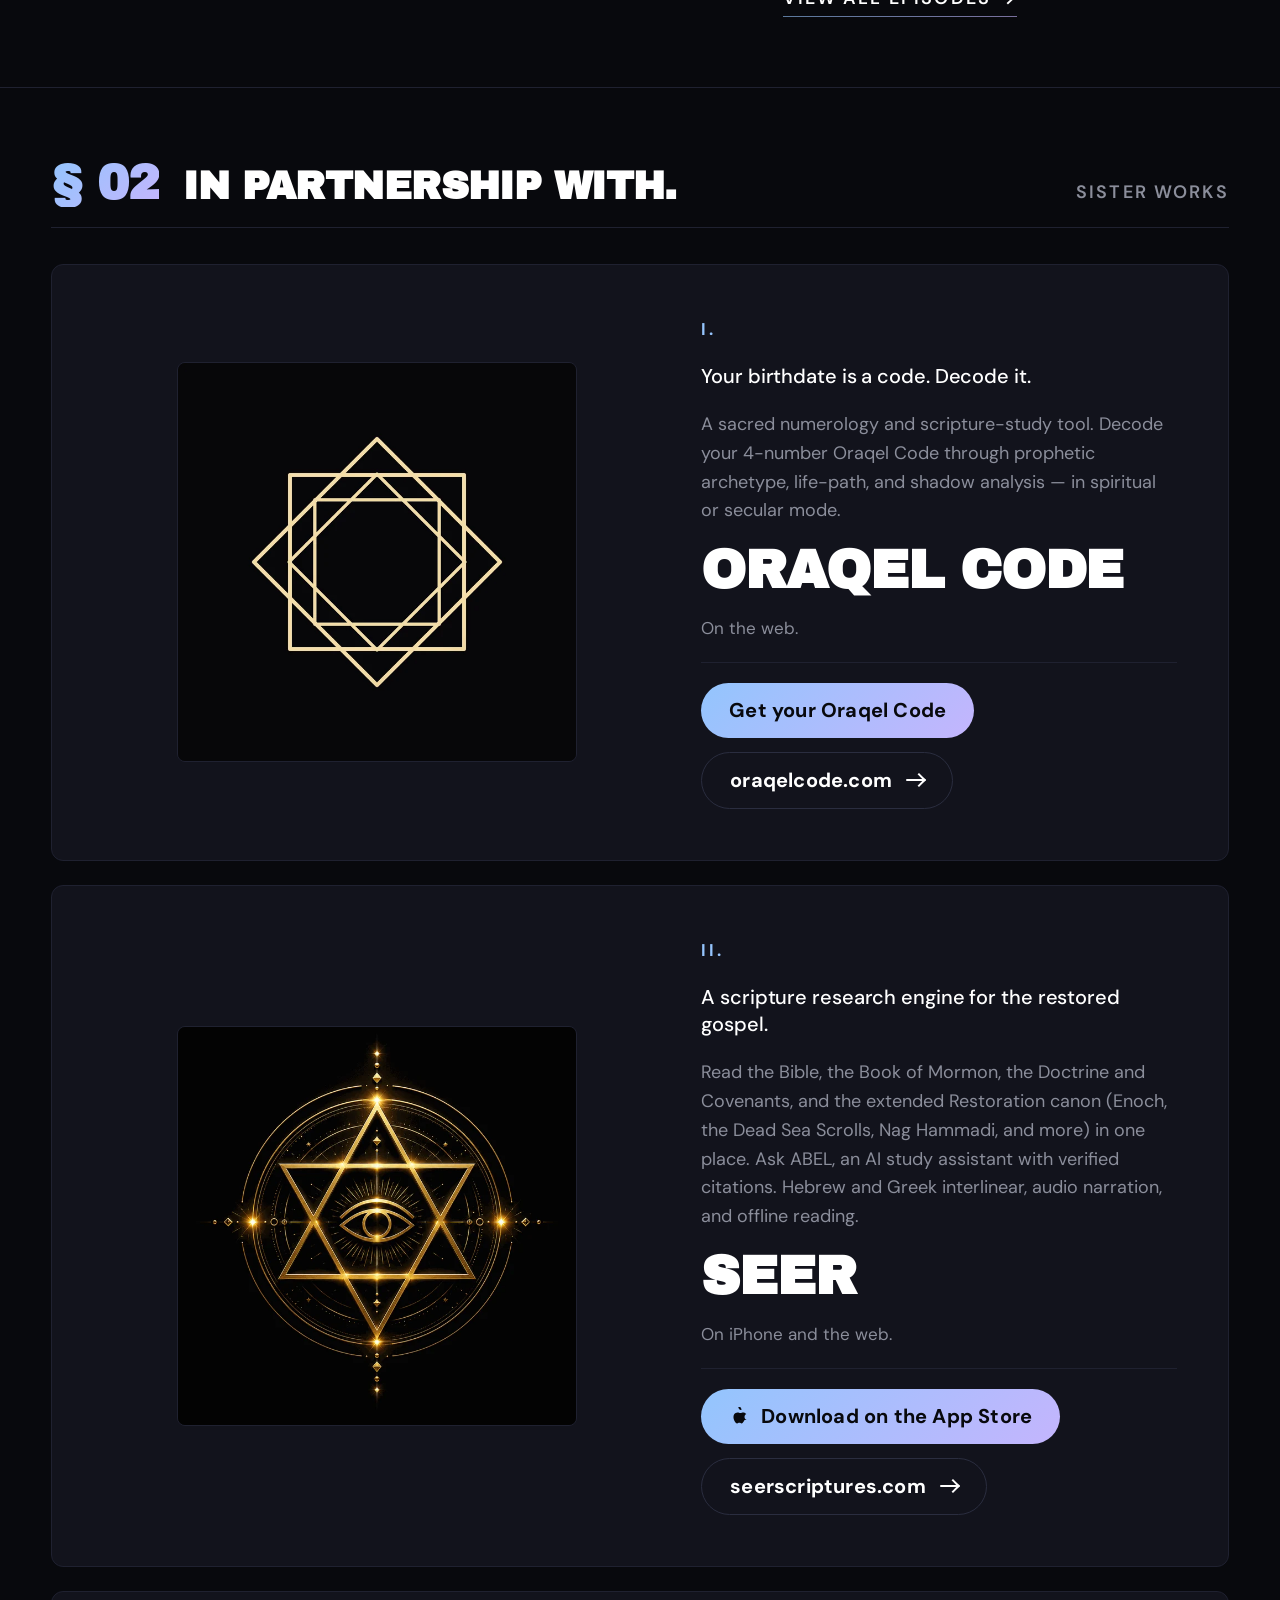
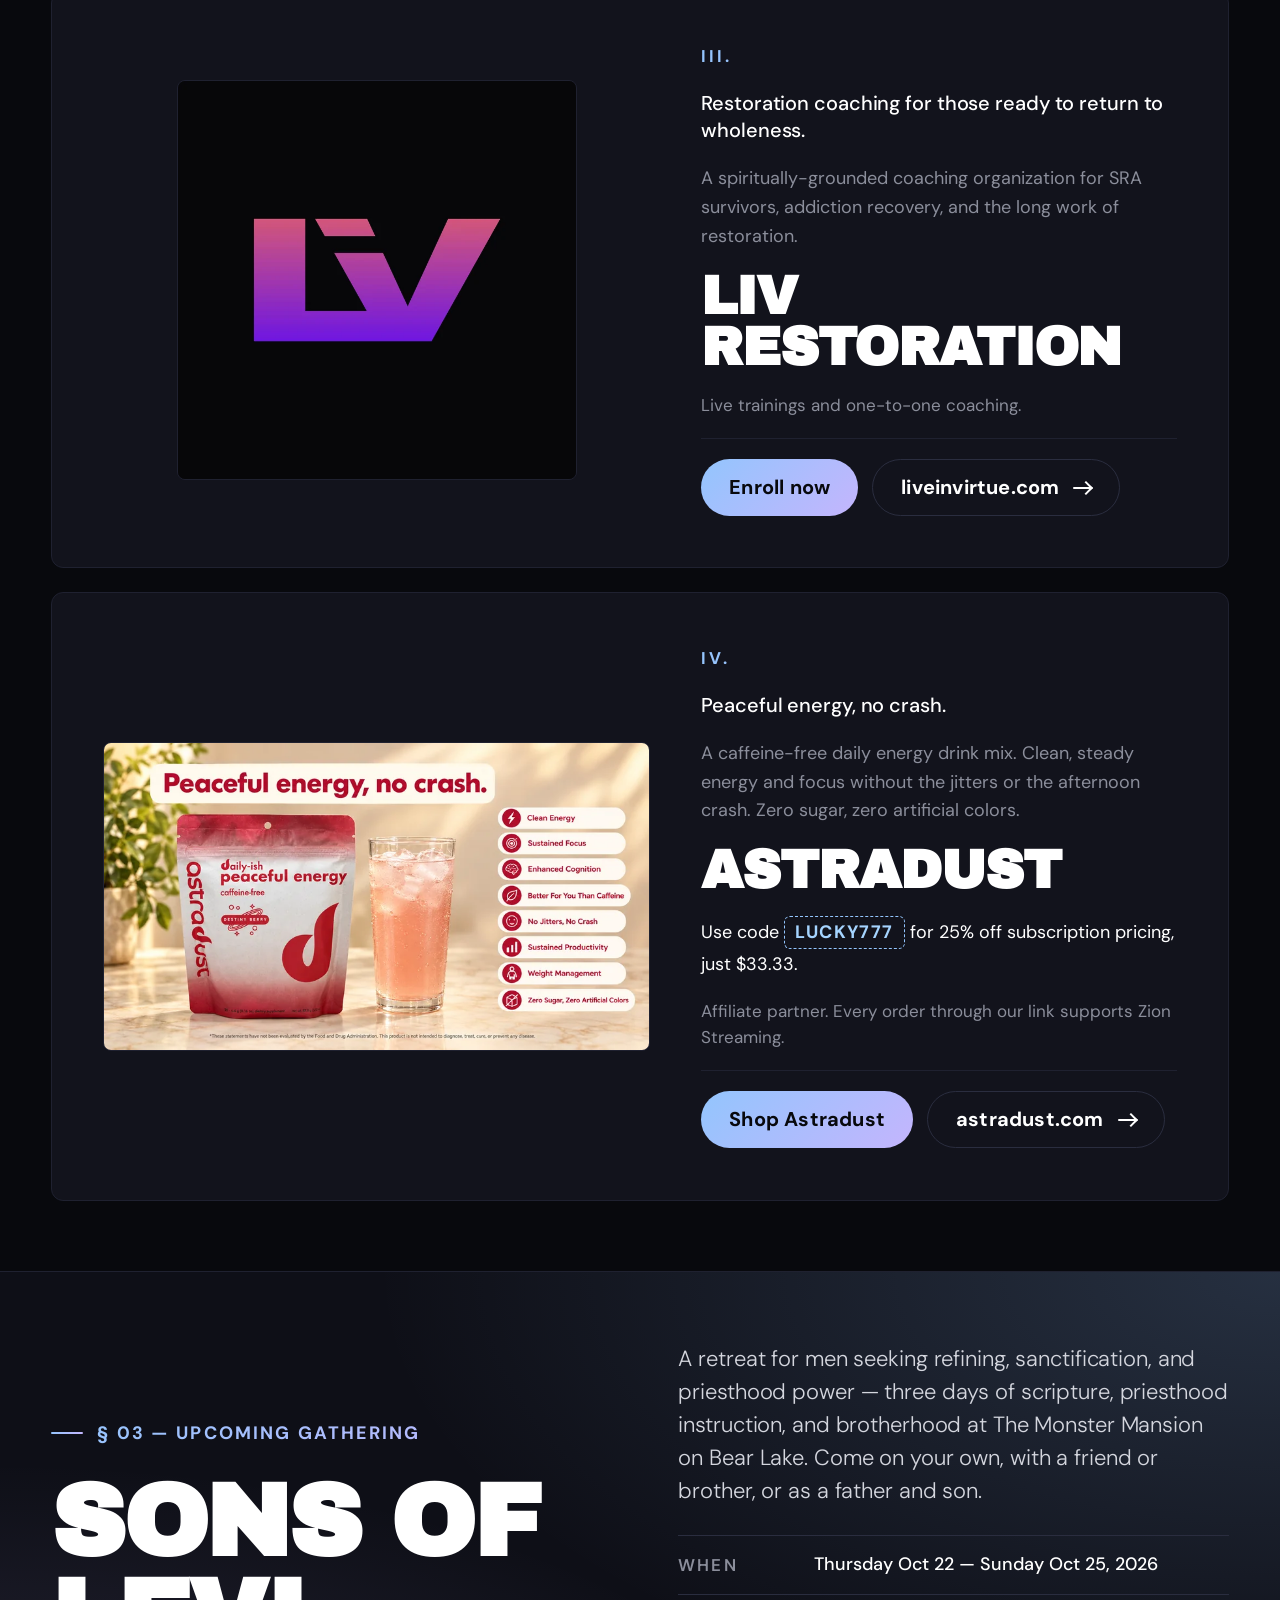
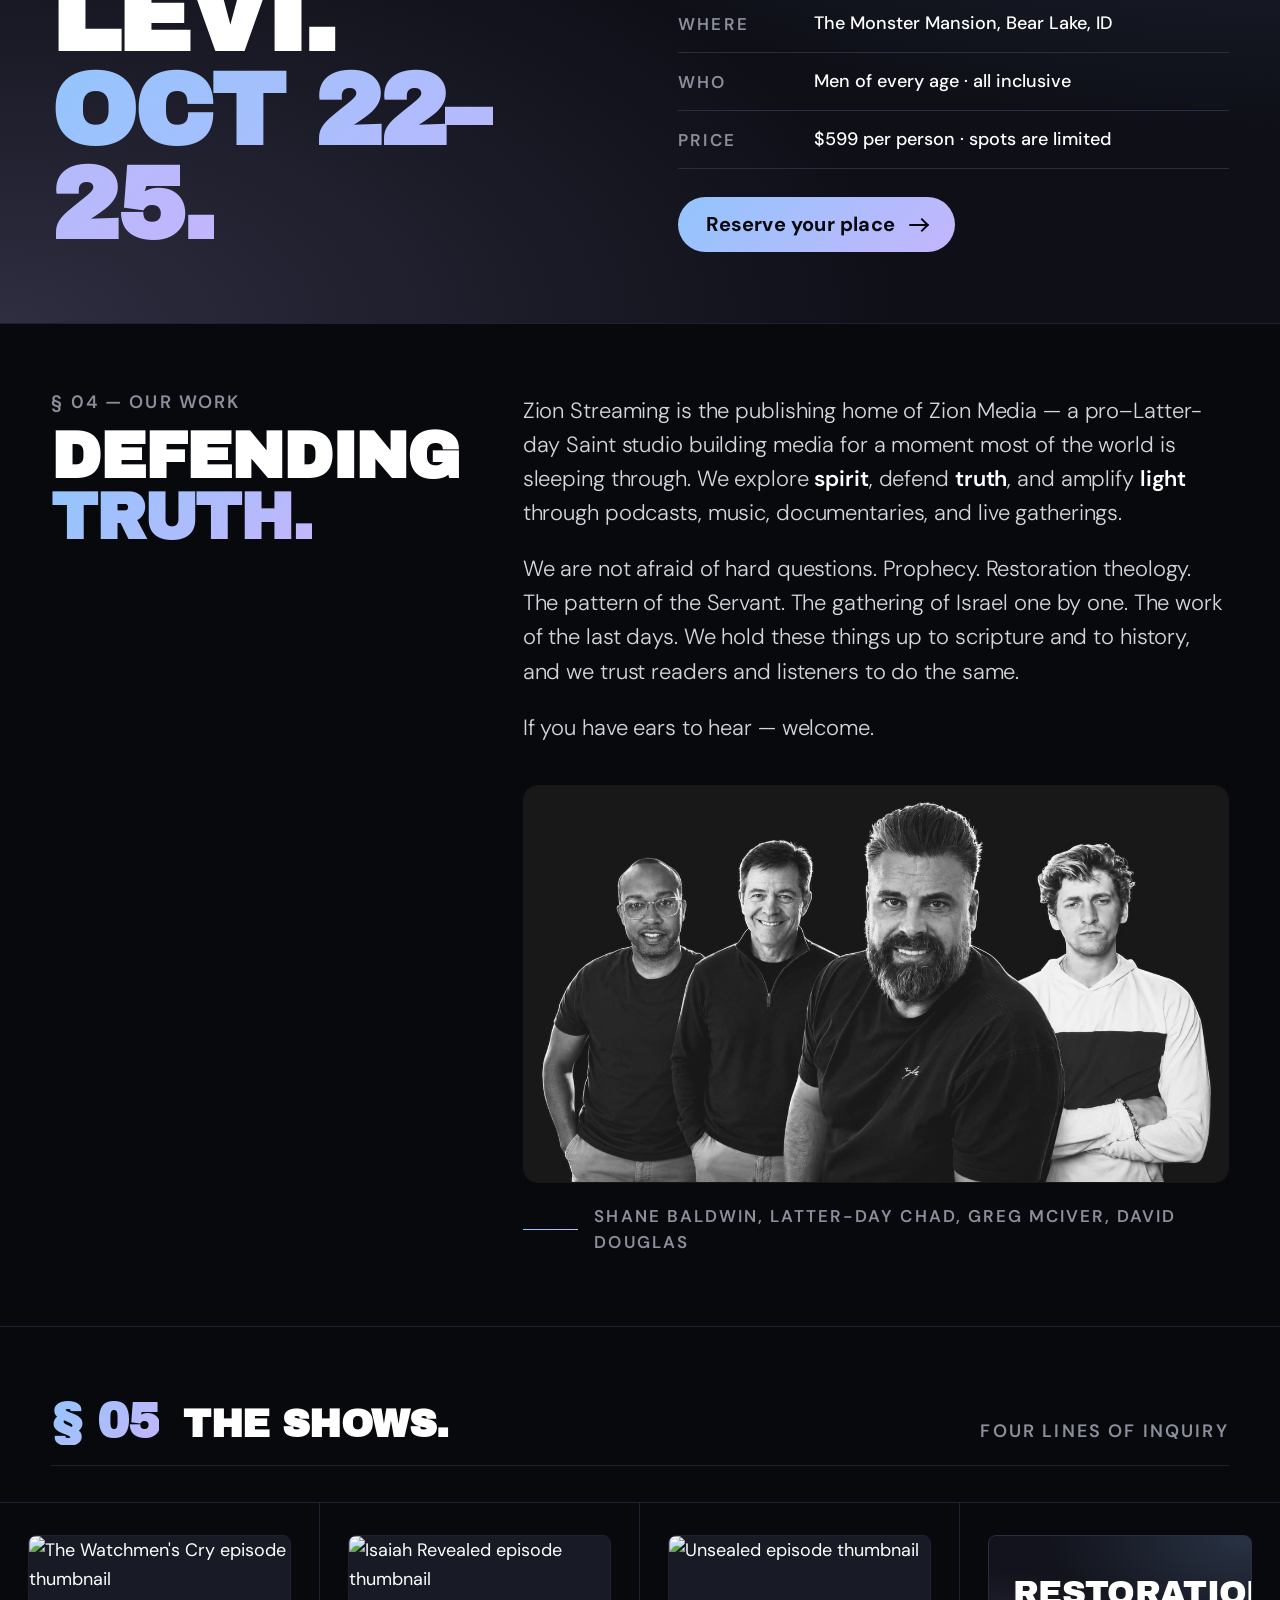
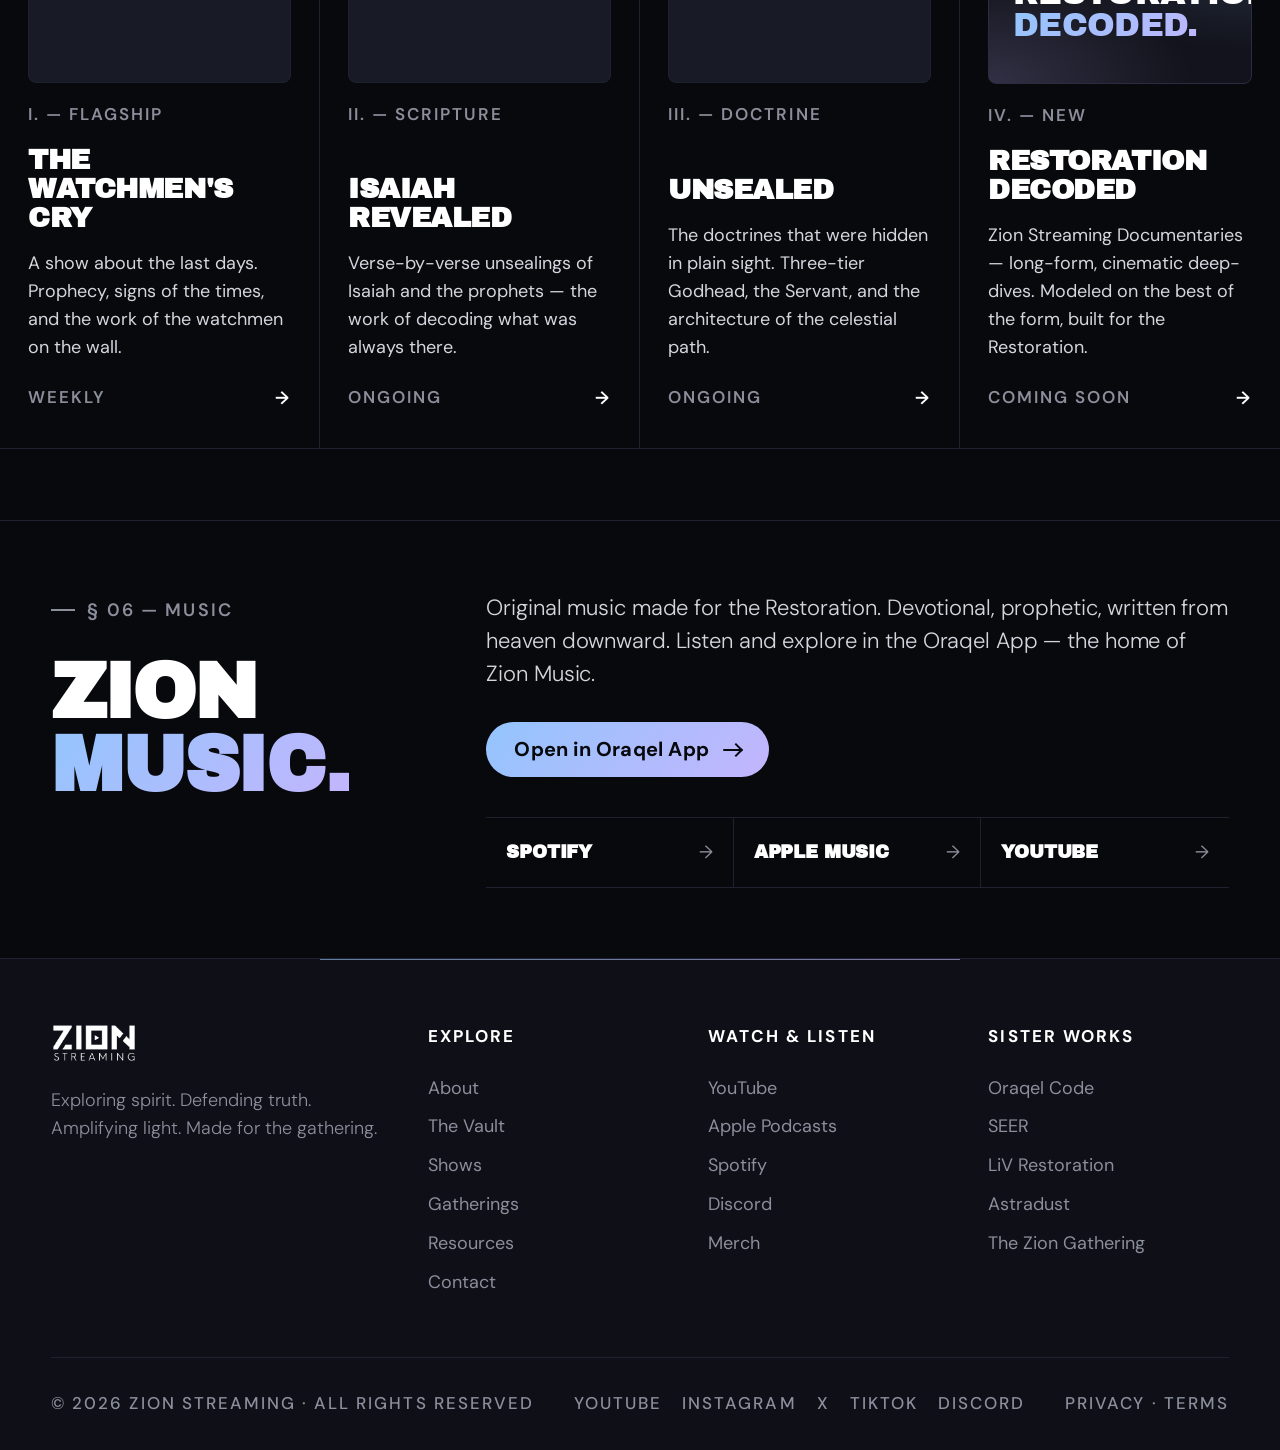
==== commit 3ae13f32: "Site polish: 17px text floor, live next gathering, show art, team merge - Every font size under 17px" ====
--- a/index.html
+++ b/index.html
@@ -72,16 +72,16 @@
 
       <div class="hero__meta">
         <div class="stat">
-          <div class="stat__num">20.1K</div>
+          <div class="stat__num">19K<span style="font-size:0.6em;opacity:0.6">+</span></div>
           <div class="stat__label">Subscribers on YouTube</div>
         </div>
         <div class="stat">
-          <div class="stat__num">4M<span style="font-size:0.6em;opacity:0.6">+</span></div>
+          <div class="stat__num">5M<span style="font-size:0.6em;opacity:0.6">+</span></div>
           <div class="stat__label">Lifetime views</div>
         </div>
         <div class="stat">
-          <div class="stat__num">III</div>
-          <div class="stat__label">Active podcast lines</div>
+          <div class="stat__num">1,200<span style="font-size:0.6em;opacity:0.6">+</span></div>
+          <div class="stat__label">Videos published</div>
         </div>
       </div>
     </div>
@@ -89,9 +89,9 @@
     <div class="hero__ctas">
       <div class="next-up">
         <span class="dot"></span>
-        Next gathering — Sons of Levi, Bear Lake, ID · Oct 22–25
-      </div>
-      <a href="https://www.theziongathering.com/g/sons-of-levi-bear-lake-2026" class="btn">
+        <span data-ng="line">Next gathering — Sons of Levi, Bear Lake, ID · Oct 22–25</span>
+      </div>
+      <a href="https://www.theziongathering.com/g/sons-of-levi-bear-lake-2026" class="btn" data-ng="link">
         Join the Gathering <span class="arrow"></span>
       </a>
       <a href="https://www.youtube.com/@ZionMedia_" class="btn btn--ghost">
@@ -258,25 +258,25 @@
 
     <div>
       <div class="gathering__eyebrow">§ 03 — Upcoming gathering</div>
-      <h2 class="gathering__title">
+      <h2 class="gathering__title" data-ng="title">
         Sons of Levi.<br>
         <em>Oct 22–25.</em>
       </h2>
     </div>
 
     <div class="gathering__detail">
-      <p class="gathering__copy">
+      <p class="gathering__copy" data-ng="copy">
         A retreat for men seeking refining, sanctification, and priesthood power — three days of scripture, priesthood instruction, and brotherhood at The Monster Mansion on Bear Lake. Come on your own, with a friend or brother, or as a father and son.
       </p>
 
-      <dl class="gathering__rows">
+      <dl class="gathering__rows" data-ng="rows">
         <div class="gathering__row"><dt>When</dt><dd>Thursday Oct 22 — Sunday Oct 25, 2026</dd></div>
         <div class="gathering__row"><dt>Where</dt><dd>The Monster Mansion, Bear Lake, ID</dd></div>
         <div class="gathering__row"><dt>Who</dt><dd>Men of every age · all inclusive</dd></div>
         <div class="gathering__row"><dt>Price</dt><dd>$599 per person · spots are limited</dd></div>
       </dl>
 
-      <a href="https://www.theziongathering.com/g/sons-of-levi-bear-lake-2026" class="btn">
+      <a href="https://www.theziongathering.com/g/sons-of-levi-bear-lake-2026" class="btn" data-ng="link">
         Reserve your place <span class="arrow"></span>
       </a>
     </div>
@@ -305,10 +305,13 @@
           If you have ears to hear — welcome.
         </p>
 
-        <div class="manifesto__sig">
-          <span class="line"></span>
-          <span>Shane Baldwin, Latter-Day Chad, Greg McIver, David Douglas</span>
-        </div>
+        <figure class="manifesto__team">
+          <img src="/images/team-photo.png" width="1280" height="720" loading="lazy" decoding="async" alt="The Zion Media hosts: Shane Baldwin, Latter-Day Chad, Greg McIver, and David Douglas">
+          <figcaption class="manifesto__sig">
+            <span class="line"></span>
+            <span>Shane Baldwin, Latter-Day Chad, Greg McIver, David Douglas</span>
+          </figcaption>
+        </figure>
       </div>
     </div>
 
@@ -330,6 +333,7 @@
   <div class="shows">
 
     <a href="/shows/#watchmens-cry" class="show-card">
+      <div class="show-card__art"><img src="https://img.youtube.com/vi/dO-pHQSymZU/mqdefault.jpg" srcset="https://img.youtube.com/vi/dO-pHQSymZU/mqdefault.jpg 320w, https://img.youtube.com/vi/dO-pHQSymZU/maxresdefault.jpg 1280w" sizes="(max-width: 560px) 92vw, (max-width: 1199px) 46vw, 25vw" width="320" height="180" loading="lazy" decoding="async" alt="The Watchmen's Cry episode thumbnail"></div>
       <div class="show-card__num">i. — Flagship</div>
       <h3 class="show-card__title">The Watchmen's Cry</h3>
       <p class="show-card__desc">A show about the last days. Prophecy, signs of the times, and the work of the watchmen on the wall.</p>
@@ -337,6 +341,7 @@
     </a>
 
     <a href="/shows/#isaiah-revealed" class="show-card">
+      <div class="show-card__art"><img src="https://img.youtube.com/vi/GIK8KnRLnqQ/mqdefault.jpg" srcset="https://img.youtube.com/vi/GIK8KnRLnqQ/mqdefault.jpg 320w, https://img.youtube.com/vi/GIK8KnRLnqQ/maxresdefault.jpg 1280w" sizes="(max-width: 560px) 92vw, (max-width: 1199px) 46vw, 25vw" width="320" height="180" loading="lazy" decoding="async" alt="Isaiah Revealed episode thumbnail"></div>
       <div class="show-card__num">ii. — Scripture</div>
       <h3 class="show-card__title">Isaiah Revealed</h3>
       <p class="show-card__desc">Verse-by-verse unsealings of Isaiah and the prophets — the work of decoding what was always there.</p>
@@ -344,6 +349,7 @@
     </a>
 
     <a href="/shows/#unsealed" class="show-card">
+      <div class="show-card__art"><img src="https://img.youtube.com/vi/VoLhTxMo7RU/mqdefault.jpg" srcset="https://img.youtube.com/vi/VoLhTxMo7RU/mqdefault.jpg 320w, https://img.youtube.com/vi/VoLhTxMo7RU/maxresdefault.jpg 1280w" sizes="(max-width: 560px) 92vw, (max-width: 1199px) 46vw, 25vw" width="320" height="180" loading="lazy" decoding="async" alt="Unsealed episode thumbnail"></div>
       <div class="show-card__num">iii. — Doctrine</div>
       <h3 class="show-card__title">Unsealed</h3>
       <p class="show-card__desc">The doctrines that were hidden in plain sight. Three-tier Godhead, the Servant, and the architecture of the celestial path.</p>
@@ -351,6 +357,7 @@
     </a>
 
     <a href="/shows/#documentaries" class="show-card">
+      <div class="show-card__art show-card__art--type" aria-hidden="true"><span>Restoration</span><span class="grad-text">Decoded.</span></div>
       <div class="show-card__num">iv. — New</div>
       <h3 class="show-card__title">Restoration Decoded</h3>
       <p class="show-card__desc">Zion Streaming Documentaries — long-form, cinematic deep-dives. Modeled on the best of the form, built for the Restoration.</p>
@@ -403,19 +410,6 @@
 
 <!-- FOOTER -->
 <!-- THE WATCHMEN -->
-<section class="watchmen">
-  <div class="container">
-    <p class="watchmen__label">The Watchmen</p>
-    <h2 class="watchmen__title">Zion Media</h2>
-    <img src="/images/team-photo.png" alt="The Zion Streaming hosts" class="watchmen__photo">
-    <div class="watchmen__names">
-      <span>Shane Baldwin</span>
-      <span>Latter-Day Chad</span>
-      <span>Greg McIver</span>
-      <span>David Douglas</span>
-    </div>
-  </div>
-</section>
 
 <footer class="footer">
   <div class="footer__inner">
@@ -503,5 +497,6 @@
   });
 </script>
 
+<script src="/next-gathering.js" defer></script>
 </body>
 </html>
--- a/styles.css
+++ b/styles.css
@@ -54,7 +54,7 @@
 
 body {
   font-family: var(--body);
-  font-size: 16px;
+  font-size: 18px;
   line-height: 1.6;
   color: var(--text);
   background: var(--bg);
@@ -146,8 +146,9 @@
 .display-lg {
   font-family: var(--display);
   font-weight: 900;
-  font-size: clamp(48px, 8vw, 112px);
+  font-size: clamp(40px, 8vw, 112px);
   line-height: 0.92;
+  overflow-wrap: break-word;
   letter-spacing: -0.02em;
   text-transform: uppercase;
 }
@@ -155,8 +156,9 @@
 .display-md {
   font-family: var(--display);
   font-weight: 900;
-  font-size: clamp(36px, 5vw, 64px);
+  font-size: clamp(30px, 5vw, 64px);
   line-height: 0.98;
+  overflow-wrap: anywhere;
   letter-spacing: -0.015em;
   text-transform: uppercase;
 }
@@ -181,9 +183,9 @@
 
 .eyebrow {
   font-family: var(--body);
-  font-size: 11px;
+  font-size: 18px;
   font-weight: 600;
-  letter-spacing: 0.28em;
+  letter-spacing: 0.12em;
   text-transform: uppercase;
   display: inline-flex;
   align-items: center;
@@ -212,12 +214,12 @@
 .eyebrow.no-rule::before { display: none; }
 
 .body-lg { font-size: 18px; line-height: 1.65; color: var(--text-soft); }
-.body-md { font-size: 16px; line-height: 1.65; color: var(--text-soft); }
-.body-sm { font-size: 14px; line-height: 1.55; color: var(--text-mute); }
+.body-md { font-size: 18px; line-height: 1.65; color: var(--text-soft); }
+.body-sm { font-size: 17px; line-height: 1.55; color: var(--text-mute); }
 
 .caption {
-  font-size: 11px;
-  letter-spacing: 0.16em;
+  font-size: 17px;
+  letter-spacing: 0.12em;
   text-transform: uppercase;
   color: var(--text-mute);
   font-weight: 600;
@@ -259,7 +261,7 @@
   display: flex;
   align-items: center;
   gap: 16px;
-  font-size: 15px;
+  font-size: 17px;
   letter-spacing: 0.01em;
   text-transform: none;
   color: var(--text);
@@ -304,7 +306,7 @@
   display: flex;
   gap: 22px;
   align-items: center;
-  font-size: 13px;
+  font-size: 18px;
   font-weight: 500;
   letter-spacing: 0.04em;
   white-space: nowrap;
@@ -335,8 +337,8 @@
   background: var(--grad);
   color: #000;
   padding: 14px 28px;
-  font-size: 13px;
-  letter-spacing: 0.16em;
+  font-size: 18px;
+  letter-spacing: 0.12em;
   text-transform: uppercase;
   font-weight: 700;
   border-radius: 100px;
@@ -354,8 +356,8 @@
 
 .nav-toggle {
   display: none;
-  font-size: 11px;
-  letter-spacing: 0.22em;
+  font-size: 18px;
+  letter-spacing: 0.12em;
   text-transform: uppercase;
   font-weight: 600;
   padding: 8px 4px;
@@ -395,7 +397,7 @@
   .nav.open a:last-child { border: 0; }
   .nav.open .nav__cta {
     font-family: var(--body);
-    font-size: 11px;
+    font-size: 18px;
     margin-top: 16px;
     text-align: center;
   }
@@ -448,8 +450,8 @@
 }
 
 .section-head__meta {
-  font-size: 11px;
-  letter-spacing: 0.24em;
+  font-size: 18px;
+  letter-spacing: 0.12em;
   text-transform: uppercase;
   color: var(--text-mute);
   font-weight: 600;
@@ -465,11 +467,11 @@
   display: inline-flex;
   align-items: center;
   gap: 14px;
-  padding: 16px 28px;
-  font-size: 12px;
+  padding: 15px 28px;
+  font-size: 20px;
   font-weight: 700;
-  letter-spacing: 0.22em;
-  text-transform: uppercase;
+  line-height: 1.25;
+  letter-spacing: 0.01em;
   border-radius: 100px;
   background: var(--grad);
   color: var(--bg);
@@ -523,8 +525,8 @@
   display: inline-flex;
   align-items: center;
   gap: 10px;
-  font-size: 11px;
-  letter-spacing: 0.22em;
+  font-size: 18px;
+  letter-spacing: 0.12em;
   text-transform: uppercase;
   font-weight: 600;
   padding-bottom: 4px;
@@ -544,7 +546,7 @@
 
 .link-arrow::after {
   content: '→';
-  font-size: 14px;
+  font-size: 18px;
   transition: transform 0.25s ease;
 }
 
@@ -575,7 +577,7 @@
   padding-bottom: 18px;
   border-bottom: var(--rule);
   margin-bottom: clamp(28px, 3.5vw, 48px);
-  font-size: 17px;
+  font-size: 18px;
   letter-spacing: 0.14em;
   text-transform: uppercase;
   color: var(--text-mute);
@@ -688,18 +690,21 @@
 }
 
 .hero__ctas .next-up {
-  font-size: 17px;
+  font-size: 18px;
   letter-spacing: 0.12em;
   text-transform: uppercase;
   font-weight: 600;
   color: var(--text-mute);
   margin-right: auto;
   display: flex;
-  align-items: center;
-  gap: 10px;
+  align-items: flex-start;
+  gap: 12px;
+  line-height: 1.4;
 }
 
 .hero__ctas .next-up .dot {
+  flex-shrink: 0;
+  margin-top: 0.5em;
   width: 8px; height: 8px;
   background: var(--grad);
   border-radius: 50%;
@@ -729,6 +734,8 @@
 }
 
 @media (max-width: 900px) { .featured { grid-template-columns: 1fr; } }
+
+.featured > *, .pagehead__grid > *, .contact-grid > * { min-width: 0; }
 
 .featured__visual {
   position: relative;
@@ -800,8 +807,8 @@
   background: var(--grad);
   color: var(--bg);
   padding: 6px 12px;
-  font-size: 10px;
-  letter-spacing: 0.24em;
+  font-size: 17px;
+  letter-spacing: 0.12em;
   text-transform: uppercase;
   font-weight: 700;
   border-radius: 100px;
@@ -811,8 +818,8 @@
 
 .featured__category {
   font-family: var(--body);
-  font-size: 11px;
-  letter-spacing: 0.24em;
+  font-size: 18px;
+  letter-spacing: 0.12em;
   text-transform: uppercase;
   font-weight: 700;
   background: var(--grad);
@@ -832,7 +839,7 @@
 }
 
 .featured__desc {
-  font-size: 15px;
+  font-size: 18px;
   line-height: 1.6;
   color: var(--text-soft);
   max-width: 480px;
@@ -842,8 +849,8 @@
   display: flex;
   align-items: center;
   gap: 14px;
-  font-size: 11px;
-  letter-spacing: 0.16em;
+  font-size: 17px;
+  letter-spacing: 0.12em;
   color: var(--text-mute);
   text-transform: uppercase;
   font-weight: 600;
@@ -880,8 +887,8 @@
 
 .manifesto__label .pt {
   display: block;
-  font-size: 11px;
-  letter-spacing: 0.24em;
+  font-size: 18px;
+  letter-spacing: 0.12em;
   text-transform: uppercase;
   color: var(--text-mute);
   margin-bottom: 16px;
@@ -920,13 +927,25 @@
   display: flex;
   align-items: center;
   gap: 16px;
-  font-size: 11px;
-  letter-spacing: 0.22em;
+  font-size: 17px;
+  letter-spacing: 0.12em;
   text-transform: uppercase;
   color: var(--text-mute);
   font-family: var(--body);
   font-weight: 600;
 }
+
+.manifesto__team { margin-top: 40px; }
+
+.manifesto__team img {
+  display: block;
+  width: 100%;
+  height: auto;
+  border-radius: 14px;
+  border: 1px solid rgba(255, 255, 255, 0.06);
+}
+
+.manifesto__team .manifesto__sig { margin-top: 20px; }
 
 .manifesto__sig .line {
   height: 1px;
@@ -947,7 +966,7 @@
   border-bottom: var(--rule);
 }
 
-@media (max-width: 900px) { .shows { grid-template-columns: repeat(2, 1fr); } }
+@media (max-width: 1199px) { .shows { grid-template-columns: repeat(2, 1fr); } }
 @media (max-width: 560px) { .shows { grid-template-columns: 1fr; } }
 
 .show-card {
@@ -956,7 +975,6 @@
   display: flex;
   flex-direction: column;
   gap: 18px;
-  min-height: 300px;
   transition: background 0.3s ease;
   position: relative;
   overflow: hidden;
@@ -976,24 +994,59 @@
 
 .show-card:last-child { border-right: 0; }
 
-@media (max-width: 900px) {
+@media (max-width: 1199px) {
   .show-card { border-bottom: var(--rule); }
   .show-card:nth-child(2n) { border-right: 0; }
   .show-card:nth-last-child(-n+2) { border-bottom: 0; }
 }
 
 @media (max-width: 560px) {
-  .show-card { border-right: 0; min-height: 0; }
+  .show-card { border-right: 0; }
   .show-card:not(:last-child) { border-bottom: var(--rule); }
 }
 
 .show-card > * { position: relative; z-index: 1; }
+
+.show-card__art {
+  aspect-ratio: 16 / 9;
+  border-radius: 8px;
+  overflow: hidden;
+  border: var(--rule);
+  background: var(--bg-elevated);
+}
+
+.show-card__art img {
+  display: block;
+  width: 100%;
+  height: 100%;
+  object-fit: cover;
+  transition: transform 0.5s ease;
+}
+
+.show-card:hover .show-card__art img { transform: scale(1.04); }
+
+.show-card__art--type {
+  display: flex;
+  flex-direction: column;
+  justify-content: center;
+  padding: 0 24px;
+  font-family: var(--display);
+  font-size: clamp(26px, 2.6vw, 34px);
+  line-height: 0.95;
+  letter-spacing: -0.02em;
+  text-transform: uppercase;
+  border-color: var(--border-bright);
+  background:
+    radial-gradient(ellipse at top right, rgba(147, 197, 253, 0.18) 0%, transparent 55%),
+    radial-gradient(ellipse at bottom left, rgba(196, 181, 253, 0.18) 0%, transparent 55%),
+    var(--bg-card);
+}
 
 .show-card__num {
   font-family: var(--body);
-  font-size: 11px;
+  font-size: 17px;
   font-weight: 600;
-  letter-spacing: 0.24em;
+  letter-spacing: 0.12em;
   text-transform: uppercase;
   color: var(--text-mute);
 }
@@ -1018,14 +1071,14 @@
 }
 
 .show-card__desc {
-  font-size: 14px;
+  font-size: 18px;
   line-height: 1.55;
   color: var(--text-soft);
 }
 
 .show-card__meta {
-  font-size: 10px;
-  letter-spacing: 0.24em;
+  font-size: 17px;
+  letter-spacing: 0.12em;
   text-transform: uppercase;
   color: var(--text-mute);
   margin-top: 4px;
@@ -1037,7 +1090,7 @@
 }
 
 .show-card__meta .arrow {
-  font-size: 16px;
+  font-size: 18px;
   transition: transform 0.25s ease, color 0.25s ease;
   color: var(--text);
 }
@@ -1079,8 +1132,8 @@
 }
 
 .gathering__eyebrow {
-  font-size: 11px;
-  letter-spacing: 0.28em;
+  font-size: 18px;
+  letter-spacing: 0.12em;
   text-transform: uppercase;
   font-weight: 700;
   background: var(--grad);
@@ -1146,14 +1199,14 @@
   gap: 16px;
   padding: 14px 0;
   border-top: var(--rule-bright);
-  font-size: 14px;
+  font-size: 18px;
 }
 
 .gathering__row:last-child { border-bottom: var(--rule-bright); }
 
 .gathering__row dt {
-  font-size: 10px;
-  letter-spacing: 0.24em;
+  font-size: 17px;
+  letter-spacing: 0.12em;
   text-transform: uppercase;
   color: var(--text-mute);
   font-weight: 600;
@@ -1330,17 +1383,6 @@
   border-top: var(--rule);
 }
 
-.spotlight-card__actions .btn {
-  font-size: 17px;
-  letter-spacing: 0.1em;
-  padding: 16px 26px;
-}
-
-.spotlight-card__actions .btn--ghost {
-  text-transform: none;
-  letter-spacing: 0.02em;
-}
-
 @media (max-width: 900px) {
   .spotlight-card--feature { grid-template-columns: 1fr; }
   .spotlight-card--logo .spotlight-card__media { max-width: 240px; }
@@ -1399,8 +1441,8 @@
 }
 
 .partner-mini__role {
-  font-size: 11px;
-  letter-spacing: 0.16em;
+  font-size: 17px;
+  letter-spacing: 0.12em;
   text-transform: uppercase;
   color: var(--text-mute);
   margin-top: 6px;
@@ -1504,7 +1546,7 @@
 }
 
 .music__platform .arrow {
-  font-size: 16px;
+  font-size: 18px;
   color: var(--text-mute);
   transition: transform 0.25s ease, color 0.25s ease;
 }
@@ -1572,15 +1614,15 @@
 .footer__brand p {
   font-family: var(--body);
   font-weight: 300;
-  font-size: 16px;
+  font-size: 18px;
   line-height: 1.55;
   color: var(--text-mute);
   max-width: 340px;
 }
 
 .footer__col h6 {
-  font-size: 10px;
-  letter-spacing: 0.28em;
+  font-size: 17px;
+  letter-spacing: 0.12em;
   text-transform: uppercase;
   color: var(--text);
   margin-bottom: 18px;
@@ -1590,7 +1632,7 @@
 .footer__col ul { list-style: none; }
 .footer__col li { padding: 5px 0; }
 .footer__col a {
-  font-size: 14px;
+  font-size: 18px;
   color: var(--text-mute);
   transition: color 0.2s ease;
 }
@@ -1600,8 +1642,8 @@
   display: flex;
   justify-content: space-between;
   align-items: center;
-  font-size: 11px;
-  letter-spacing: 0.16em;
+  font-size: 17px;
+  letter-spacing: 0.12em;
   text-transform: uppercase;
   color: var(--text-mute);
   font-weight: 500;
@@ -1611,7 +1653,8 @@
 
 .footer__social {
   display: flex;
-  gap: 18px;
+  flex-wrap: wrap;
+  gap: 12px 20px;
   align-items: center;
 }
 
@@ -1637,8 +1680,8 @@
 }
 
 .pagehead__crumbs {
-  font-size: 11px;
-  letter-spacing: 0.24em;
+  font-size: 17px;
+  letter-spacing: 0.12em;
   text-transform: uppercase;
   color: var(--text-mute);
   font-weight: 600;
@@ -1660,8 +1703,9 @@
 .pagehead__title {
   font-family: var(--display);
   font-weight: 900;
-  font-size: clamp(56px, 10vw, 140px);
+  font-size: clamp(42px, 10vw, 140px);
   line-height: 0.9;
+  overflow-wrap: break-word;
   letter-spacing: -0.03em;
   text-transform: uppercase;
 }
@@ -1734,9 +1778,9 @@
 
 .team-member__num {
   font-family: var(--body);
-  font-size: 11px;
+  font-size: 17px;
   font-weight: 700;
-  letter-spacing: 0.24em;
+  letter-spacing: 0.12em;
   text-transform: uppercase;
   background: var(--grad);
   -webkit-background-clip: text;
@@ -1755,15 +1799,15 @@
 }
 
 .team-member__role {
-  font-size: 11px;
-  letter-spacing: 0.24em;
+  font-size: 17px;
+  letter-spacing: 0.12em;
   text-transform: uppercase;
   color: var(--text-mute);
   font-weight: 600;
 }
 
 .team-member__bio {
-  font-size: 14px;
+  font-size: 18px;
   line-height: 1.65;
   color: var(--text-soft);
 }
@@ -1807,8 +1851,8 @@
 .video-card:hover .video-card__thumb img { transform: scale(1.04); }
 
 .video-card__cat {
-  font-size: 10px;
-  letter-spacing: 0.24em;
+  font-size: 17px;
+  letter-spacing: 0.12em;
   text-transform: uppercase;
   color: var(--text-mute);
   font-weight: 600;
@@ -1824,7 +1868,7 @@
 }
 
 .video-card__meta {
-  font-size: 11px;
+  font-size: 17px;
   color: var(--text-mute);
   letter-spacing: 0.08em;
 }
@@ -1869,7 +1913,7 @@
 
 .resource-row__num {
   font-family: var(--body);
-  font-size: 14px;
+  font-size: 17px;
   font-weight: 700;
   letter-spacing: 0.16em;
   background: var(--grad);
@@ -1888,7 +1932,7 @@
 }
 
 .resource-row__desc {
-  font-size: 14px;
+  font-size: 18px;
   color: var(--text-mute);
   line-height: 1.5;
 }
@@ -1926,8 +1970,8 @@
 }
 
 .contact-block__label {
-  font-size: 11px;
-  letter-spacing: 0.24em;
+  font-size: 17px;
+  letter-spacing: 0.12em;
   text-transform: uppercase;
   color: var(--text-mute);
   font-weight: 600;
@@ -1939,6 +1983,7 @@
   font-weight: 900;
   letter-spacing: -0.015em;
   text-transform: uppercase;
+  overflow-wrap: anywhere;
 }
 
 .contact-block__value a {
@@ -1987,8 +2032,8 @@
 }
 
 .watchmen__label {
-  font-size: 11px;
-  letter-spacing: 0.24em;
+  font-size: 18px;
+  letter-spacing: 0.12em;
   text-transform: uppercase;
   color: var(--text-mute);
   font-weight: 600;
@@ -2020,7 +2065,7 @@
   gap: 28px;
   margin-top: 24px;
   flex-wrap: wrap;
-  font-size: 13px;
+  font-size: 17px;
   color: var(--text-mute);
   letter-spacing: 0.04em;
 }
@@ -2028,7 +2073,7 @@
 @media (max-width: 720px) {
   .watchmen { padding: 48px 0 16px; }
   .watchmen__photo { border-radius: 14px; }
-  .watchmen__names { gap: 16px; font-size: 12px; }
+  .watchmen__names { gap: 16px; font-size: 17px; }
 }
 
 /* ============================================
@@ -2083,7 +2128,7 @@
 
 .vault__sub {
   color: var(--text-mute);
-  font-size: 14px;
+  font-size: 18px;
   margin: 0 0 28px;
   line-height: 1.55;
 }
@@ -2122,7 +2167,7 @@
   background: linear-gradient(135deg, var(--blue), var(--purple));
   color: #000;
   font-weight: 800;
-  font-size: 13px;
+  font-size: 18px;
   letter-spacing: 0.08em;
   text-transform: uppercase;
   border: none;
@@ -2137,7 +2182,7 @@
 
 .vault__error {
   color: #ff7a7a;
-  font-size: 13px;
+  font-size: 17px;
   margin: 14px 0 0;
   min-height: 18px;
 }
@@ -2154,7 +2199,7 @@
 
 .vault__hero p {
   color: var(--text-mute);
-  font-size: 15px;
+  font-size: 18px;
   max-width: 560px;
   margin: 12px auto 0;
   line-height: 1.6;
@@ -2182,8 +2227,8 @@
 }
 
 .vault__doc__type {
-  font-size: 11px;
-  letter-spacing: 0.18em;
+  font-size: 17px;
+  letter-spacing: 0.12em;
   text-transform: uppercase;
   color: var(--blue);
   font-weight: 700;
@@ -2199,14 +2244,14 @@
 }
 
 .vault__doc p {
-  font-size: 14px;
+  font-size: 18px;
   color: var(--text-mute);
   margin: 0 0 16px;
   line-height: 1.55;
 }
 
 .vault__doc a {
-  font-size: 12px;
+  font-size: 17px;
   font-weight: 700;
   letter-spacing: 0.08em;
   text-transform: uppercase;
@@ -2218,7 +2263,7 @@
 .vault__lockout {
   display: block;
   margin: 32px auto 0;
-  font-size: 11px;
+  font-size: 17px;
   letter-spacing: 0.12em;
   text-transform: uppercase;
   color: var(--text-mute);
